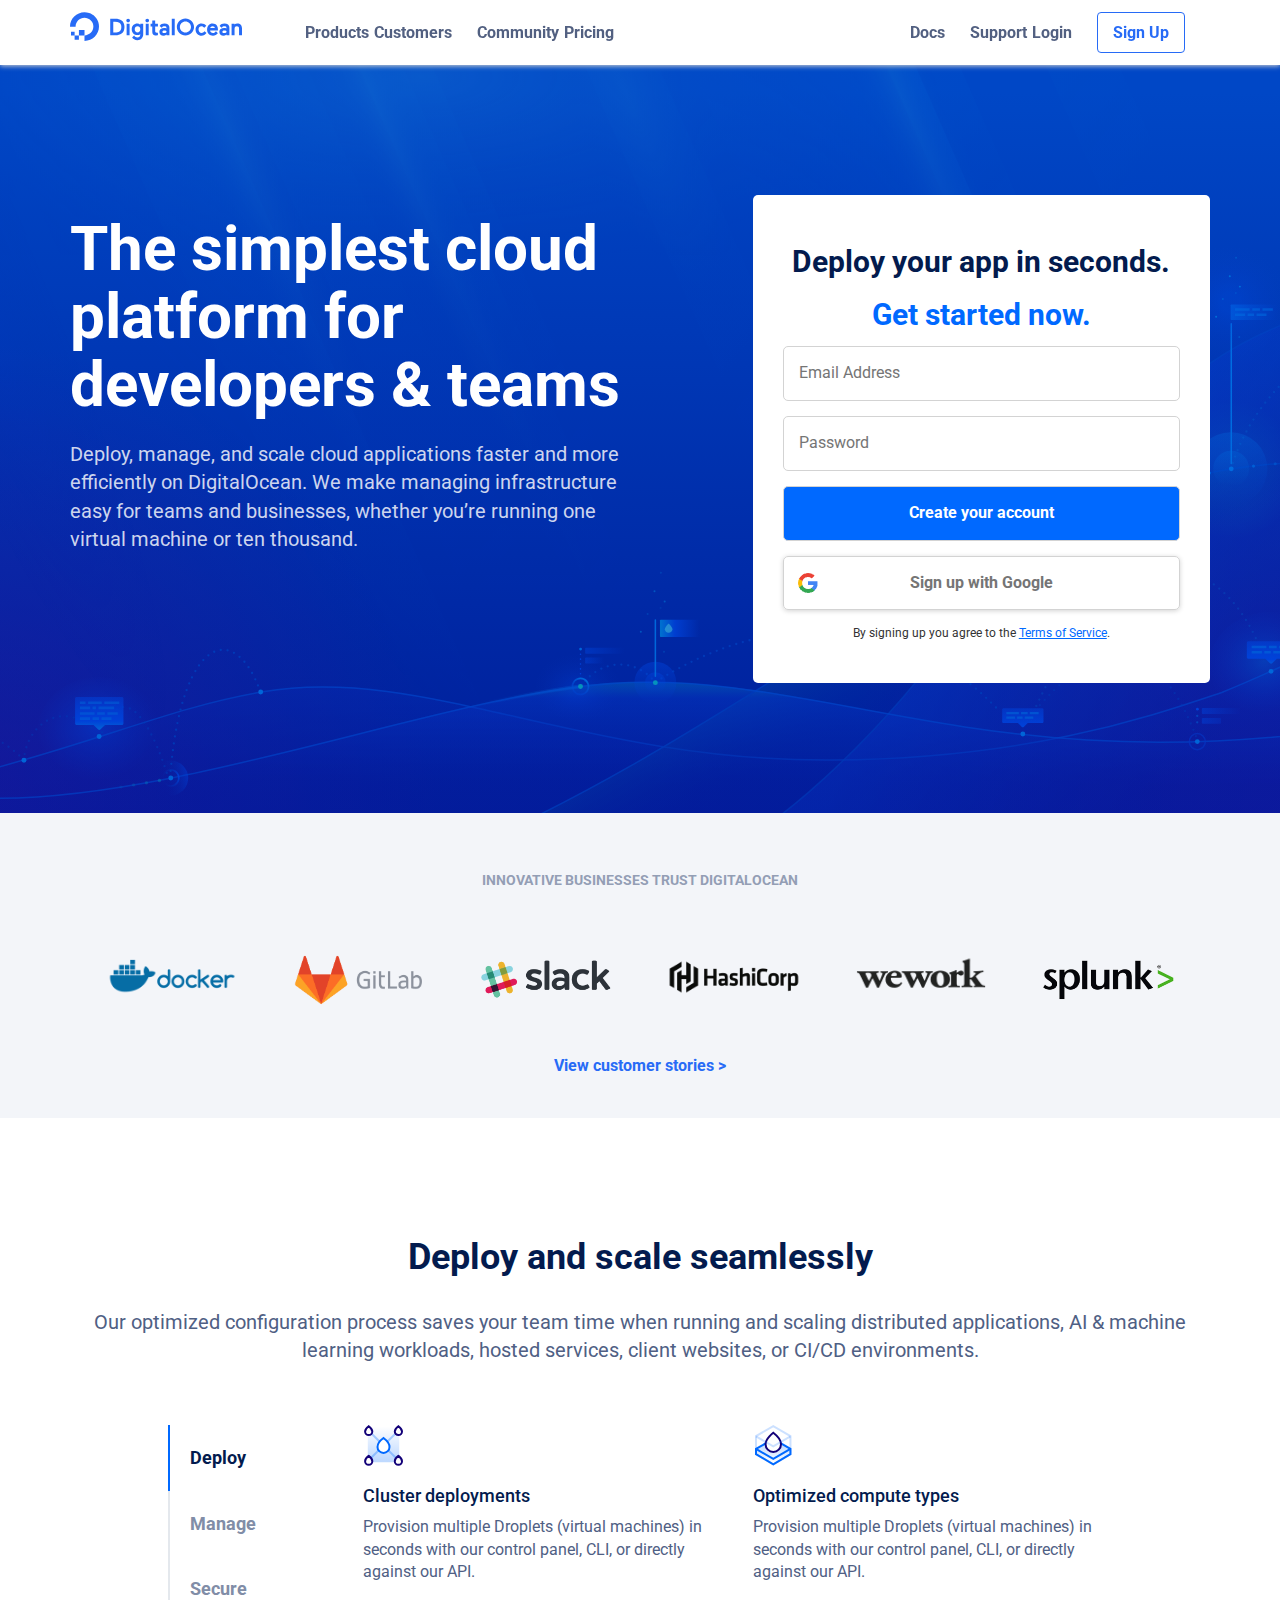
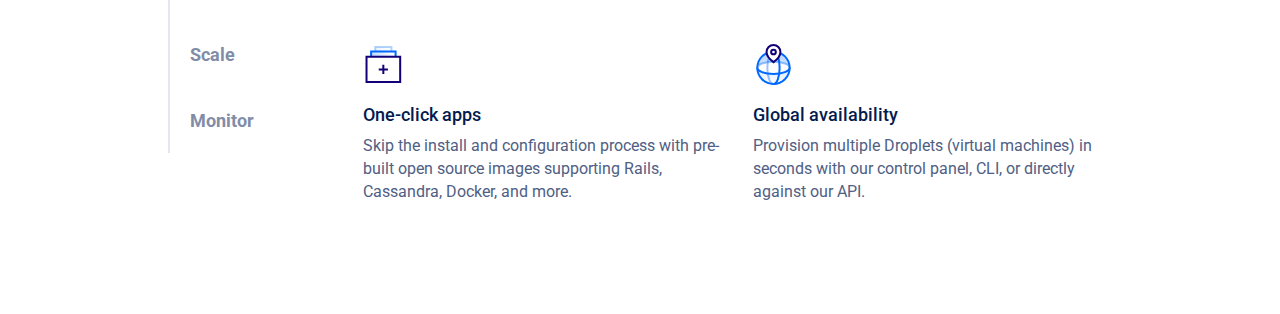
==== index.html @ 011a33b4 "Completed deploy section" ====
<!DOCTYPE html>
<html lang="en" dir="ltr">

  <head>
    <meta charset="utf-8">
    <meta name="viewport" content="width=device-width, initial-scale=1.0">
    <link href="https://fonts.googleapis.com/css?family=Roboto:300,400,700,900" rel="stylesheet">
    <!-- bootstrap here -->
    <link rel="stylesheet" href="https://maxcdn.bootstrapcdn.com/bootstrap/3.3.7/css/bootstrap.min.css" integrity="sha384-BVYiiSIFeK1dGmJRAkycuHAHRg32OmUcww7on3RYdg4Va+PmSTsz/K68vbdEjh4u" crossorigin="anonymous">
    <!-- custom classes here -->
    <link rel="stylesheet" href="https://use.fontawesome.com/releases/v5.4.2/css/all.css" integrity="sha384-/rXc/GQVaYpyDdyxK+ecHPVYJSN9bmVFBvjA/9eOB+pb3F2w2N6fc5qB9Ew5yIns" crossorigin="anonymous">
    <link rel="stylesheet" href="css/style.css">
    <link rel="stylesheet" href="css/custom_classes.css">
    <title></title>
  </head>

  <body>
    <!-- header nav bar -->
    <div class="header">
      <div class="container">
        <div class="row">
          <div class="col-lg-2 col-xs-10">
            <div class="header_logo">
              <a href=""><img class="mg_top_12" src="assets/main_logo.svg" alt=""></a>
            </div>
          </div>
          <div class="visible-lg-block col-lg-5">
            <div class="header_left">
              <div class="header_left_item float_lt mg_rt_5 mg_lt_40">
                <a href="#">Products</a>
              </div>
              <div class="header_left_item float_lt mg_rt_25">
                <a href=""><i class="fas fa-caret-down"></i></a>
              </div>
              <div class="header_left_item float_lt mg_rt_25">
                <a href="#">Customers</a>
              </div>
              <div class="header_left_item float_lt mg_rt_5">
                <a href="#">Community</a>
              </div>
              <div class="header_left_item float_lt mg_rt_25">
                <a href=""><i class="fas fa-caret-down"></i></a>
              </div>
              <div class="header_left_item float_lt">
                <a href="#">Pricing</a>
              </div>
            </div>
          </div>
          <div class="visible-lg-block col-lg-5">
            <div class="header_right float_rt">
              <div class="header_right_item float_lt mg_rt_25">
                <a href="#">Docs</a>
              </div>
              <div class="header_right_item float_lt mg_rt_5">
                <a href="#">Support</a>
              </div>
              <div class="header_right_item float_lt mg_rt_25">
                <a href=""><i class="fas fa-caret-down"></i></a>
              </div>
              <div class="header_right_item float_lt mg_rt_25">
                <a href="#">Login</a>
              </div>
              <div class="header_right_item float_lt text-capitalize">
                <a class="btn_sign" href="#">sign up</a>
              </div>
            </div>
          </div>
          <div class="hidden-lg col-xs-2 hamburger text-right">
            <a href="#"><i class="fas fa-bars"></i></a>
          </div>
        </div>
      </div>
    </div>
    <!-- main jumbotron section -->
    <div class="jumbotron_main">
      <div class="container">
        <div class="row">
          <div class="col-xs-12 col-sm-6">
            <div class="jumbotron_main_title">
              <h1>The simplest cloud platform for developers & teams</h1>
            </div>
            <div class="jumbotron_main_desc">
              <p>Deploy, manage, and scale cloud applications faster and more efficiently on DigitalOcean. We make managing infrastructure easy for teams and businesses, whether you’re running one virtual machine or ten thousand.</p>
            </div>
          </div>
          <div class="col-xs-12 col-sm-5 col-sm-offset-1">
            <div class="jumbotron_main_form text-center">
              <div class="">
                <h3 class="col_db">Deploy your app in seconds.</h3>
              </div>
              <div class="">
                <h3 class="col_bl">Get started now.</h3>
              </div>
              <div class="mg_top_15">
                <input type="text" name="" value="" placeholder="Email Address">
              </div>
              <div class="mg_top_15">
                <input type="text" name="" value="" placeholder="Password">
              </div>
              <div class="btn_full mg_top_15">
                <a href="#">Create your account</a>
              </div>
              <div class="btn_empty mg_top_15 pos_rel">
                <img class="c_v" src="assets/google_logo_small.png" alt="">
                <a href="#">Sign up with Google</a>
              </div>
              <div class="mg_top_15">
                <p class="fs_12">By signing up you agree to the <a href="">Terms of Service</a>.</a>
              </div>
            </div>
          </div>
        </div>
      </div>
    </div>
    <!-- customers stories section -->
    <div class="stories">
      <div class="container">
        <!-- header row -->
        <div class="row">
          <div class="col-xs-12">
            <div class="text-uppercase text-center">
              <h2>innovative BUSINESSES trust DIGITALOCEAN</h2>
            </div>
          </div>
        </div>
        <!-- images row -->
        <div class="row mg_top_20">
          <div class="col-xs-12 text-center">
            <div class="customers_item">
              <img src="assets/stories_docker.png" alt="">
            </div>
            <div class="customers_item">
              <img src="assets/stories_gitlab.png" alt="">
            </div>
            <div class="customers_item">
              <img src="assets/stories_slack.png" alt="">
            </div>
            <div class="customers_item">
              <img src="assets/stories_hashicorp.png" alt="">
            </div>
            <div class="customers_item">
              <img src="assets/stories_wework.png" alt="">
            </div>
            <div class="customers_item">
              <img src="assets/stories_splunk.png" alt="">
            </div>
          </div>
        </div>
        <!-- new stories row -->
        <div class="row mg_top_20">
          <div class="col-xs-12">
            <div class="view_more text-center">
              <a href="">
                <span class="fs_16">View customer stories &gt;</span>
              </a>
            </div>
          </div>
        </div>
      </div>
    </div>
    <!-- deploy section -->
    <div class="deploy">
      <div class="container">
        <!-- title row -->
        <div class="row">
          <div class="col-xs-12">
            <div class="deploy_title text-center">
              <h2>Deploy and scale seamlessly</h2>
            </div>
          </div>
        </div>
        <!-- paragraph row -->
        <div class="row mg_top_20">
          <div class="col-xs-12">
            <div class="deploy_desc text-center">
              <p>Our optimized configuration process saves your team time when running and scaling distributed applications, AI &amp; machine learning workloads, hosted services, client websites, or CI/CD environments.</p>
            </div>
          </div>
        </div>
        <!-- content row -->
        <div class="row mg_top_50">
          <div class="col-lg-2 col-lg-offset-1 col-sm-2 col-xs-12">
            <div class="list_wrapper">
              <ul class="text-capitalize">
                <li class="item_active"><a href="">deploy</a></li>
                <li><a href="">manage</a></li>
                <li><a href="">secure</a></li>
                <li><a href="">scale</a></li>
                <li><a href="">monitor</a></li>
              </ul>
            </div>
          </div>
          <div class="col-lg-4 col-sm-5 col-xs-6 col_item_wrapper">
            <div class="col_item">
              <div class="">
                <img src="assets/cluster.svg" alt="">
              </div>
              <h3>Cluster deployments</h3>
              <div class="">
                <p>Provision multiple Droplets (virtual machines) in seconds with our control panel, CLI, or directly against our API.</p>
              </div>
            </div>
            <div class="col_item mg_top_60">
              <div class="">
                <img src="assets/apps.svg" alt="">
              </div>
              <h3>One-click apps</h3>
              <div class="">
                <p>Skip the install and configuration process with pre-built open source images supporting Rails, Cassandra, Docker, and more.</p>
              </div>
            </div>
          </div>
          <div class="col-lg-4 col-sm-5 col-xs-6 col_item_wrapper">
            <div class="col_item">
              <div class="">
                <img src="assets/compute.svg" alt="">
              </div>
              <h3>Optimized compute types</h3>
              <div class="">
                <p>Provision multiple Droplets (virtual machines) in seconds with our control panel, CLI, or directly against our API.</p>
              </div>
            </div>
            <div class="col_item mg_top_60">
              <div class="">
                <img src="assets/global.svg" alt="">
              </div>
              <h3>Global availability</h3>
              <div class="">
                <p>Provision multiple Droplets (virtual machines) in seconds with our control panel, CLI, or directly against our API.</p>
              </div>
            </div>
          </div>
        </div>
      </div>
    </div>
  </body>

</html>
---- css/style.css ----
* {
  font-family: 'Roboto', sans-serif;
}

/* colors */
.col_db {
  color: #031b4e;
}

.col_bl {
  color: #0069ff;
}

/* HEADER SECTION */
.header {
  position: fixed;
  height: 65px;
  width: 100%;
  top: 0;
  left: 0;
  z-index: 2;
  background-color: white;
  box-shadow: 0 1px 5px lightgrey;
}

@media screen and (max-width:768px) {
  .header {
    position: relative;
    box-shadow: none;
  }
}

.header .header_left_item,
.header .header_right_item {
  line-height: 65px;
  font-size: 16px;
  font-weight: 400;
  color: #526081;
}

.header .header_left_item a,
.header .header_right_item a {
  color: #526081;
  font-weight: 700;
}

.header .header_left_item:hover a,
.header .header_right_item:hover a {
  color: #526081;
  text-decoration: none;
}

.header .header_right_item>.btn_sign {
  background-color: white;
  color: #276bf6;
  border: 1px solid #276bf6;
  border-radius: 4px;
  padding: 10px 15px;
  font-size: 16px;
  font-weight: 700;
}

.header .header_right_item>.btn_sign {
  transition: .5s ease;
}

.header .header_right_item>.btn_sign:hover {
  background-color: #276bf6;
  color: white;
}

.header .hamburger {
  font-size: 30px;
  line-height: 65px;
  color: #8ba4de;
}

/* JUMBOTRON MAIN SECTION */
.jumbotron_main {
  margin-top: 65px;
  background-image: url('../assets/main_bkg.svg');
  background-repeat: no-repeat;
  background-size: cover;
  background-position: bottom;
  width: 100%;
  padding: 130px 0;
}

@media screen and (max-width:768px) {
  .jumbotron_main {
    padding: 50px 0;
    margin-top: 0;
  }

  .jumbotron_main_form {
    margin-top: 40px;
  }
}

.jumbotron_main_title h1 {
  font-size: 62px;
  color: white;
  font-weight: 700;
}

@media screen and (max-width: 1200px) {
  .jumbotron_main_title h1 {
    font-size: 46px;
  }
}

@media screen and (max-width: 1200px) {
  .jumbotron_main_title h1 {
    font-size: 40px;
  }
}

.jumbotron_main_desc p {
  font-size: 20px;
  color: #cdd5ee;
  font-weight: 400;
  margin-top: 20px;
}

.jumbotron_main_form {
  background-color: white;
  padding: 30px;
  border-radius: 5px;
}

.jumbotron_main_form>div>h3 {
  font-size: 30px;
  font-weight: 700;
}

.jumbotron_main_form>div>input {
  width: 100%;
  padding: 15px;
  border-radius: 5px;
  border: 1px solid lightgray;
  font-size: 16px;
}

.jumbotron_main_form>div>input:focus {
  outline: none;
  border: 1px solid #183bf5;
  transition: 0.5s ease;
}

.jumbotron_main_form>div[class*="btn_"] a {
  display: inline-block;
  width: 100%;
  padding: 15px 0;
  border-radius: 5px;
  border: 1px solid lightgray;
  font-size: 16px;
  font-weight: 700;
  transition: .4s ease;
}

.jumbotron_main_form>div>a {
  text-decoration: none;
}

.jumbotron_main_form>div>p>a {
  color: #0069ff;
  text-decoration: underline;
}

.jumbotron_main_form>div>p>a:hover {
  color: #0069ff;
}

.jumbotron_main_form .btn_full a {
  color: white;
  background-color: #0069ff;
}

.jumbotron_main_form .btn_full a:hover {
  background-color: #183bf5;
}

.jumbotron_main_form .btn_empty a {
  color: #757575;
  box-shadow: 0 1px 5px lightgrey;
}

.jumbotron_main_form .btn_empty img {
  display: block;
  position: absolute;
  left: 15px;
  width: 20px;
  height: auto;
}

.jumbotron_main_form .btn_empty a:hover {
  background-color: #eeeeee;
}

/* CUSTOMERS STORIES SECTION */
.stories {
  background-color: #f3f5f9;
  padding: 40px 0;
}

.stories_customers {
  margin: 0 auto;
}

.stories h2 {
  font-size: 14px;
  font-weight: 700;
  color: #939eb5;
}

.stories .view_more a {
  font-weight: 700;
  color: #276bf6;
}

.stories .view_more a:hover {
  text-decoration: none;
  color: #2361de;
}

.customers_item {
  padding: 5px;
  display: inline-block;
  width: calc(97% / 6);
}

@media screen and (max-width: 768px) {
  .customers_item {
    width: calc(97% / 2);
  }
}

.customers_item>img {
  max-width: 100%;
  height: auto;
  padding: 0 20px;
}

/* deploy section */
.deploy {
  padding: 100px 0;
  background-color: white;
}

@media screen and (max-width:992px) {
  .deploy {
    padding: 40px 0;
  }
}

.deploy_title h2 {
  font-size: 36px;
  font-weight: 700;
  color: #031b4e;
}

.deploy_desc p {
  font-size: 20px;
  color: #4f6084;
}

.list_wrapper ul {
  list-style-type: none;
  padding: 0;
  transition: 1s ease;
}

.list_wrapper li {
  transition: 1s ease;
  font-size: 18px;
  font-weight: 700;
  padding: 20px;
  border-left: 2px solid #e4e8ed;
}

.list_wrapper li>a {
  color: #818da7;
  transition: 0.5s ease;
}

.list_wrapper li>a:hover {
  text-decoration: none;
  color: #031b4e;
}

.deploy li.item_active {
  border-color: #0069ff;
}

.deploy .item_active a {
  color: #031b4e;
}

.deploy .item_active a:hover {
  cursor: text;
}

.col_item h3 {
  color: #031b4e;
  font-size: 18px;
}

.col_item p {
  color: #4f6084;
  font-size: 16px;
}
---- css/custom_classes.css ----
/* debugging classes */
.debug_full_dark * {
  background-color: pink;
  border: 1px solid black;
}

.debug_full_light * {
  background-color: white;
  border: 1px solid black;
}

.debug_border_light * {
  border: 1px solid white;
}

.debug_border_dark * {
  border: 1px solid red;
}

.big {
  width: 100%;
  height: 2000px;
  background-color: red;
  border: 1px solid black;
}

/* general wrappers */
.wrapper_height {
  height: 100%;
}

/* positions */
.pos_rel {
  position: relative;
}

.float_lt {
  float: left;
}

.float_rt {
  float: right;
}

.clear_aft::after {
  content: '';
  display: table;
  clear: both;
}

.c_vh {
  position: absolute;
  top: 50%;
  left: 50%;
  transform: translate(-50%, -50%);
}

.c_v {
  position: absolute;
  top: 50%;
  transform: translateY(-50%);
}

/* text utilities */
.fs_12 {
  font-size: 12px;
}

.fs_16 {
  font-size: 16px;
}

.fs_20 {
  font-size: 20px;
}

.fs_24 {
  font-size: 24px;
}

.fs_32 {
  font-size: 32px;
}

.fs_48 {
  font-size: 48px;
}

.fs_76 {
  font-size: 76px;
}

.fs_88 {
  font-size: 88px;
}

.fw_700 {
  font-weight: 700;
}

/* color utilities */
.col_w {
  color: white;
}

/* margin utilities */
.mg_top_10 {
  margin-top: 10px;
}

.mg_top_12 {
  margin-top: 12px;
}

.mg_top_15 {
  margin-top: 15px;
}

.mg_top_20 {
  margin-top: 20px;
}

.mg_top_30 {
  margin-top: 30px;
}

.mg_top_40 {
  margin-top: 40px;
}

.mg_top_50 {
  margin-top: 50px;
}

.mg_top_60 {
  margin-top: 60px;
}

.mg_top_70 {
  margin-top: 70px;
}

.mg_top_80 {
  margin-top: 80px;
}

.mg_top_90 {
  margin-top: 90px;
}

.mg_top_100 {
  margin-top: 100px;
}

.mg_bt_10 {
  margin-bottom: 10px;
}

.mg_bt_12 {
  margin-bottom: 12px;
}

.mg_bt_15 {
  margin-bottom: 15px;
}

.mg_bt_20 {
  margin-bottom: 20px;
}

.mg_bt_30 {
  margin-bottom: 30px;
}

.mg_bt_40 {
  margin-bottom: 40px;
}

.mg_bt_50 {
  margin-bottom: 50px;
}

.mg_bt_60 {
  margin-bottom: 60px;
}

.mg_bt_70 {
  margin-bottom: 70px;
}

.mg_bt_80 {
  margin-bottom: 80px;
}

.mg_bt_90 {
  margin-bottom: 90px;
}

.mg_bt_100 {
  margin-bottom: 100px;
}

.mg_rt_5 {
  margin-right: 5px;
}

.mg_rt_10 {
  margin-right: 10px;
}

.mg_rt_15 {
  margin-right: 15px;
}

.mg_rt_20 {
  margin-right: 20px;
}

.mg_rt_25 {
  margin-right: 25px;
}

.mg_rt_30 {
  margin-right: 30px;
}

.mg_rt_35 {
  margin-right: 35px;
}

.mg_rt_40 {
  margin-right: 40px;
}

.mg_rt_45 {
  margin-right: 45px;
}

.mg_rt_60 {
  margin-right: 60px;
}

.mg_lt_5 {
  margin-left: 5px;
}

.mg_lt_10 {
  margin-left: 10px;
}

.mg_lt_15 {
  margin-left: 15px;
}

.mg_lt_20 {
  margin-left: 20px;
}

.mg_lt_25 {
  margin-left: 25px;
}

.mg_lt_30 {
  margin-left: 30px;
}

.mg_lt_35 {
  margin-left: 35px;
}

.mg_lt_40 {
  margin-left: 40px;
}

.mg_lt_45 {
  margin-left: 45px;
}

/* padding utilities */
.pad_10_r {
  padding: 10px;
}

.pad_80_lr {
  padding: 0 80px;
}
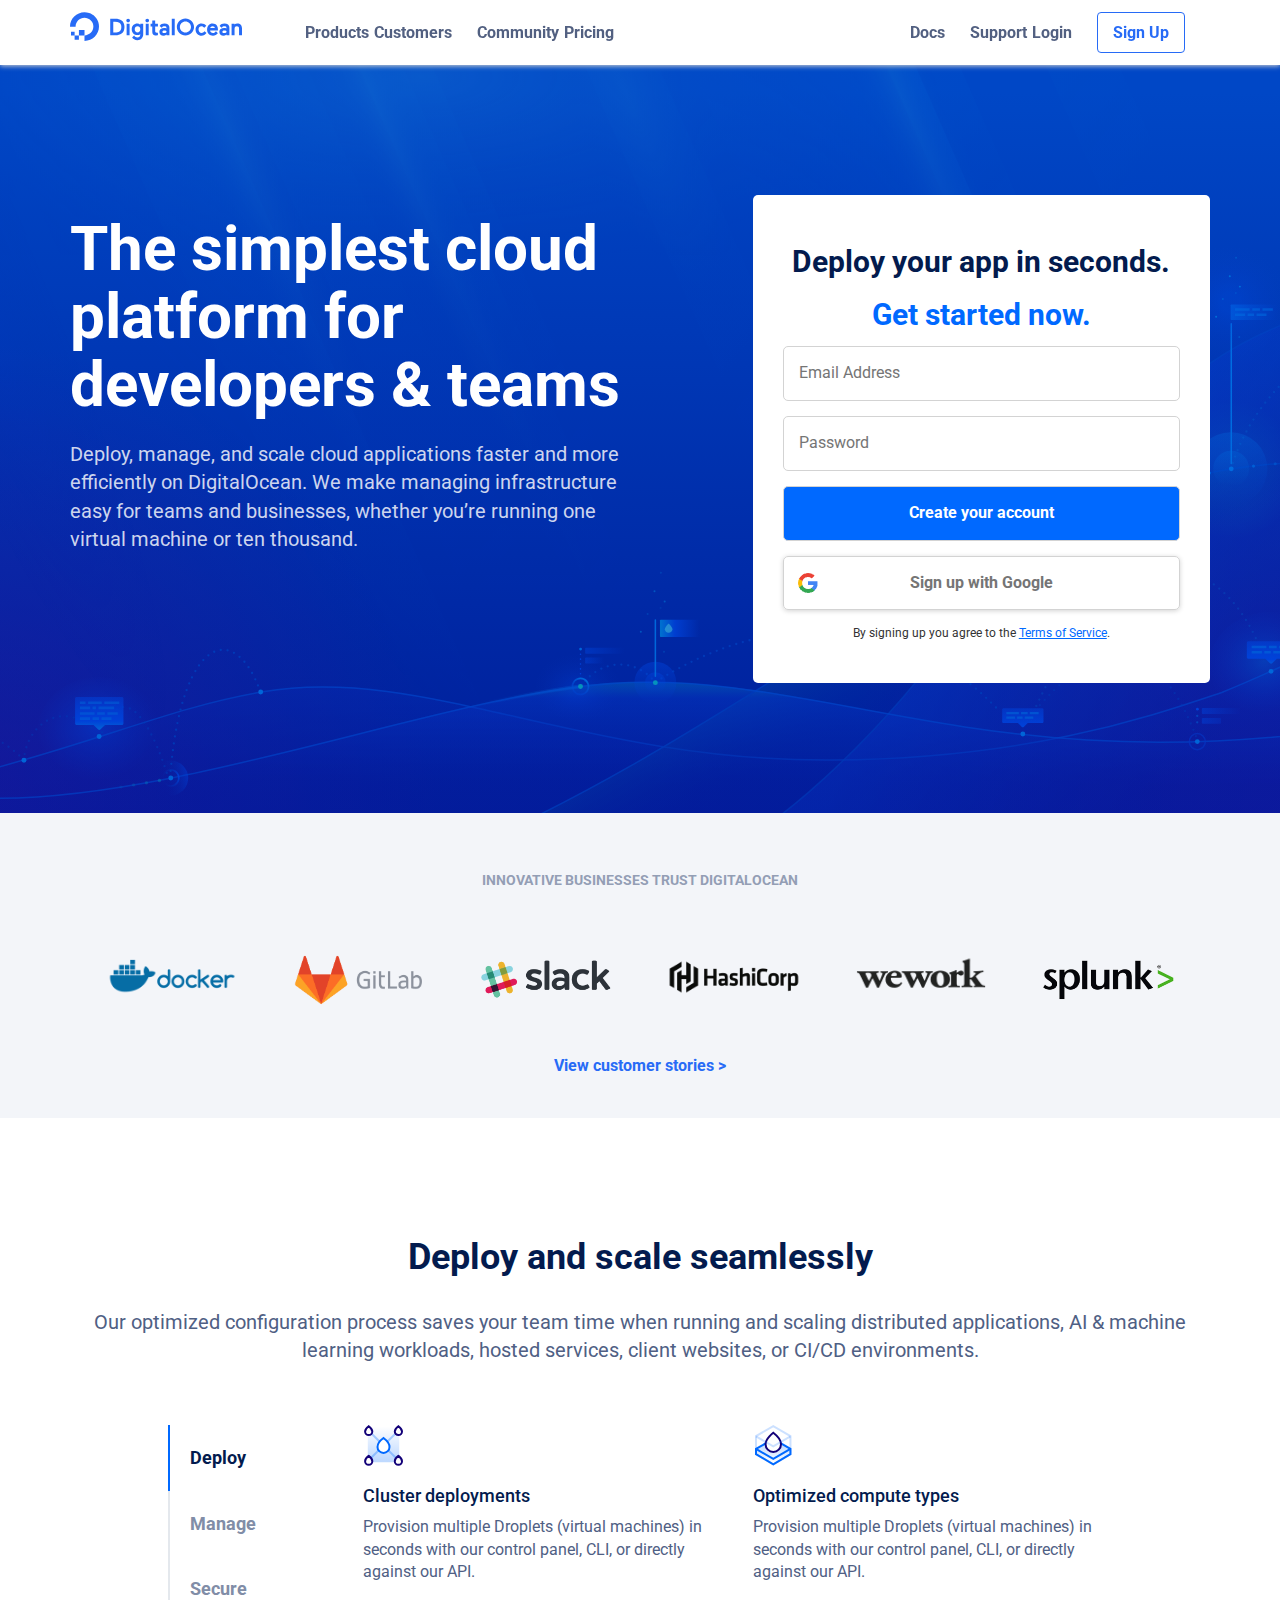
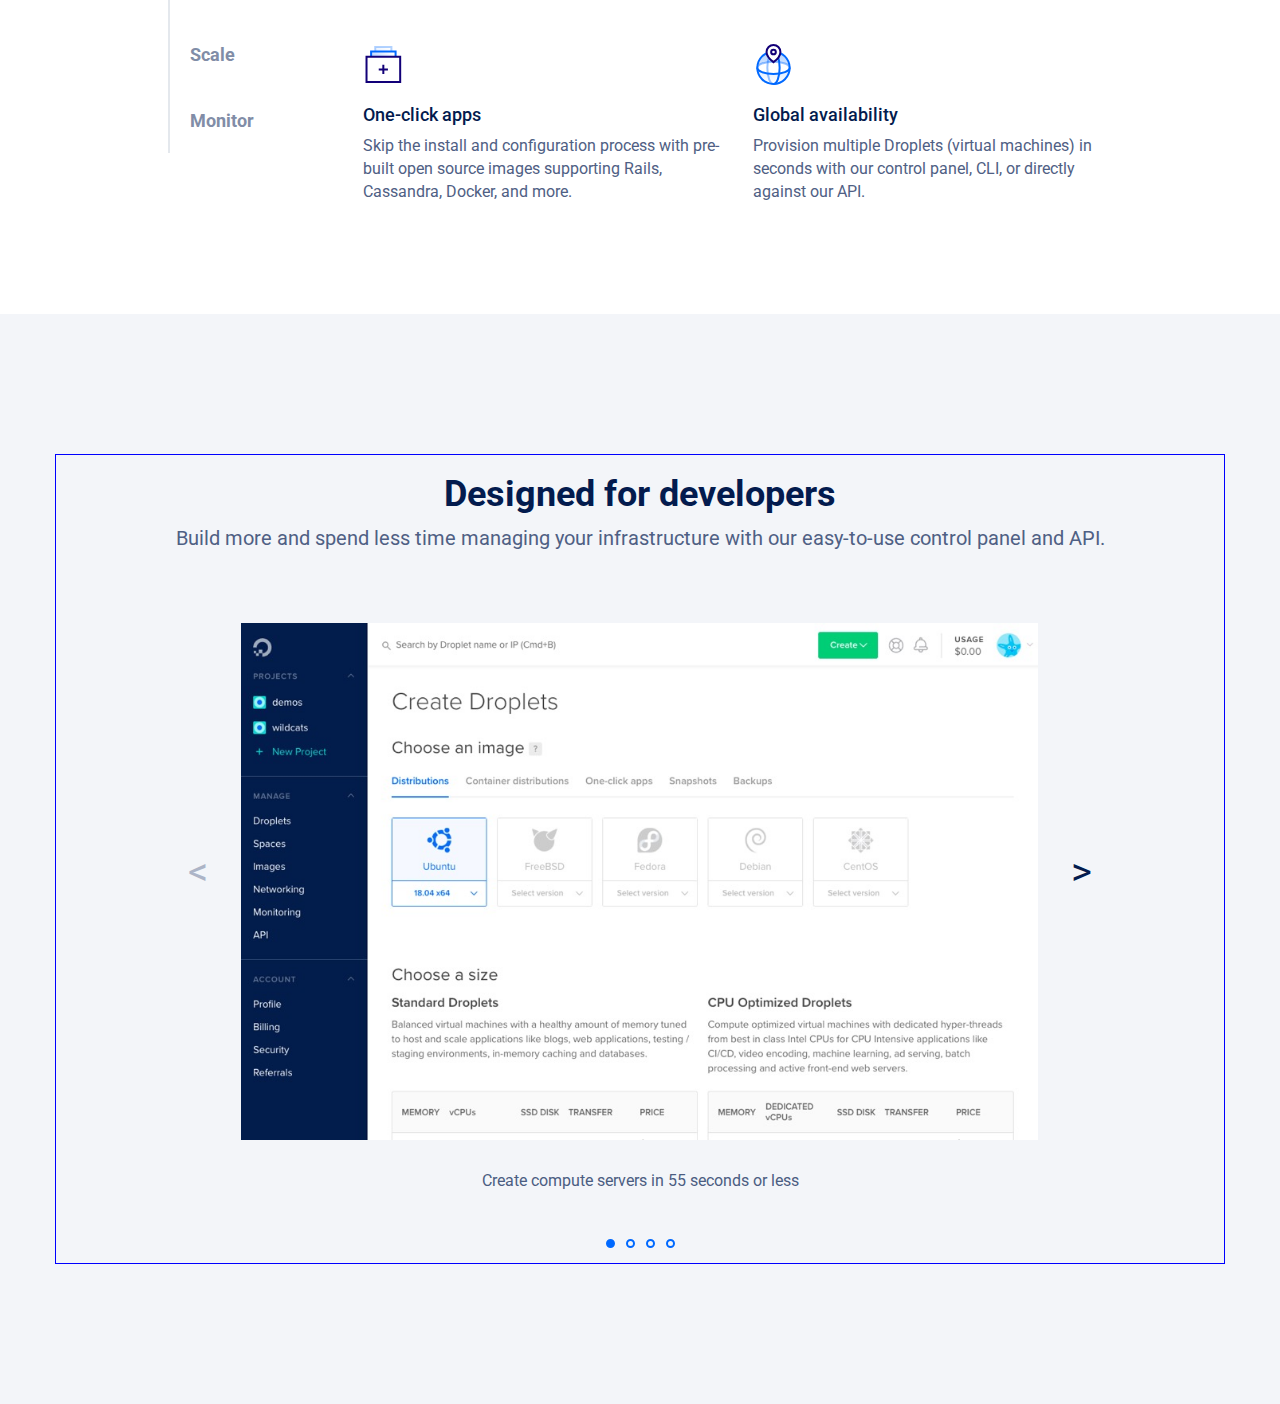
==== commit 0a0b4e68: "Completed developers section" ====
--- a/index.html
+++ b/index.html
@@ -233,6 +233,60 @@
         </div>
       </div>
     </div>
+    <!-- developers section -->
+    <div class="developers">
+      <div class="container">
+        <!-- developers title row -->
+        <div class="row">
+          <div class="col-xs-12">
+            <div class="developers_title text-center">
+              <h2>Designed for developers</h2>
+            </div>
+          </div>
+        </div>
+        <!-- developers description row -->
+        <div class="row">
+          <div class="col-xs-12">
+            <div class="developers_desc text-center">
+              <p>Build more and spend less time managing your infrastructure with our easy-to-use control panel and API.</p>
+            </div>
+          </div>
+        </div>
+        <!-- developers image -->
+        <div class="row">
+          <div class="col-xs-12 text-center developers_screen">
+            <img src="assets/developer_screen.jpg" alt="">
+          </div>
+        </div>
+        <!-- developers image description -->
+        <div class="row mg_top_30">
+          <div class="col-xs-12">
+            <div class="text-center fs_16 col_lg">
+              <p class="">Create compute servers in 55 seconds or less</p>
+            </div>
+          </div>
+        </div>
+        <!-- developers dots -->
+        <div class="row text-center">
+          <div class="col-xs-12 developers_pagination mg_top_30">
+            <ul>
+              <li>
+                <a class="page active_page" href=""></a>
+              </li>
+              <li>
+                <a class="page" href=""></a>
+              </li>
+              <li>
+                <a class="page" href=""></a>
+              </li>
+              <li>
+                <a class="page" href=""></a>
+              </li>
+            </ul>
+          </div>
+        </div>
+      </div>
+    </div>
   </body>
 
 </html>--- a/css/style.css
+++ b/css/style.css
@@ -9,6 +9,10 @@
 
 .col_bl {
   color: #0069ff;
+}
+
+.col_lg {
+  color: #4b5d82;
 }
 
 /* HEADER SECTION */
@@ -267,11 +271,9 @@
 .list_wrapper ul {
   list-style-type: none;
   padding: 0;
-  transition: 1s ease;
 }
 
 .list_wrapper li {
-  transition: 1s ease;
   font-size: 18px;
   font-weight: 700;
   padding: 20px;
@@ -309,3 +311,79 @@
   color: #4f6084;
   font-size: 16px;
 }
+
+/* developers section */
+.developers {
+  background-color: #f3f5f9;
+  padding: 140px 0;
+}
+
+.developers>.container {
+  border: 1px solid blue;
+}
+
+.developers_title h2 {
+  font-size: 36px;
+  font-weight: 700;
+  color: #031b4e;
+}
+
+.developers_desc p {
+  font-size: 20px;
+  color: #4f6084;
+  margin-bottom: 70px;
+}
+
+.developers_screen>img {
+  max-width: 70%;
+}
+
+.developers_screen::before {
+  content: '<';
+  font-size: 40px;
+  padding-right: 30px;
+  color: #acb4c7;
+}
+
+.developers_screen::after {
+  content: '>';
+  font-size: 40px;
+  padding-left: 30px;
+  color: #031b4e;
+  cursor: pointer;
+}
+
+@media screen and (max-width: 768px) {
+
+  .developers_screen::before,
+  .developers_screen::after {
+    content: '';
+  }
+}
+
+.developers_pagination ul {
+  list-style-type: none;
+  padding: 0;
+}
+
+.developers_pagination li {
+  display: inline-block;
+  padding: 0 4px;
+}
+
+.developers_pagination .page {
+  display: inline-block;
+  height: 9px;
+  width: 9px;
+  border-radius: 50%;
+  border: 2px solid #0069ff;
+  transition: 1s ease;
+}
+
+.developers_pagination a.page.active_page {
+  background-color: #0069ff;
+}
+
+.developers_pagination a.page:not(.active_page):hover {
+  background-color: #cad9f8;
+}
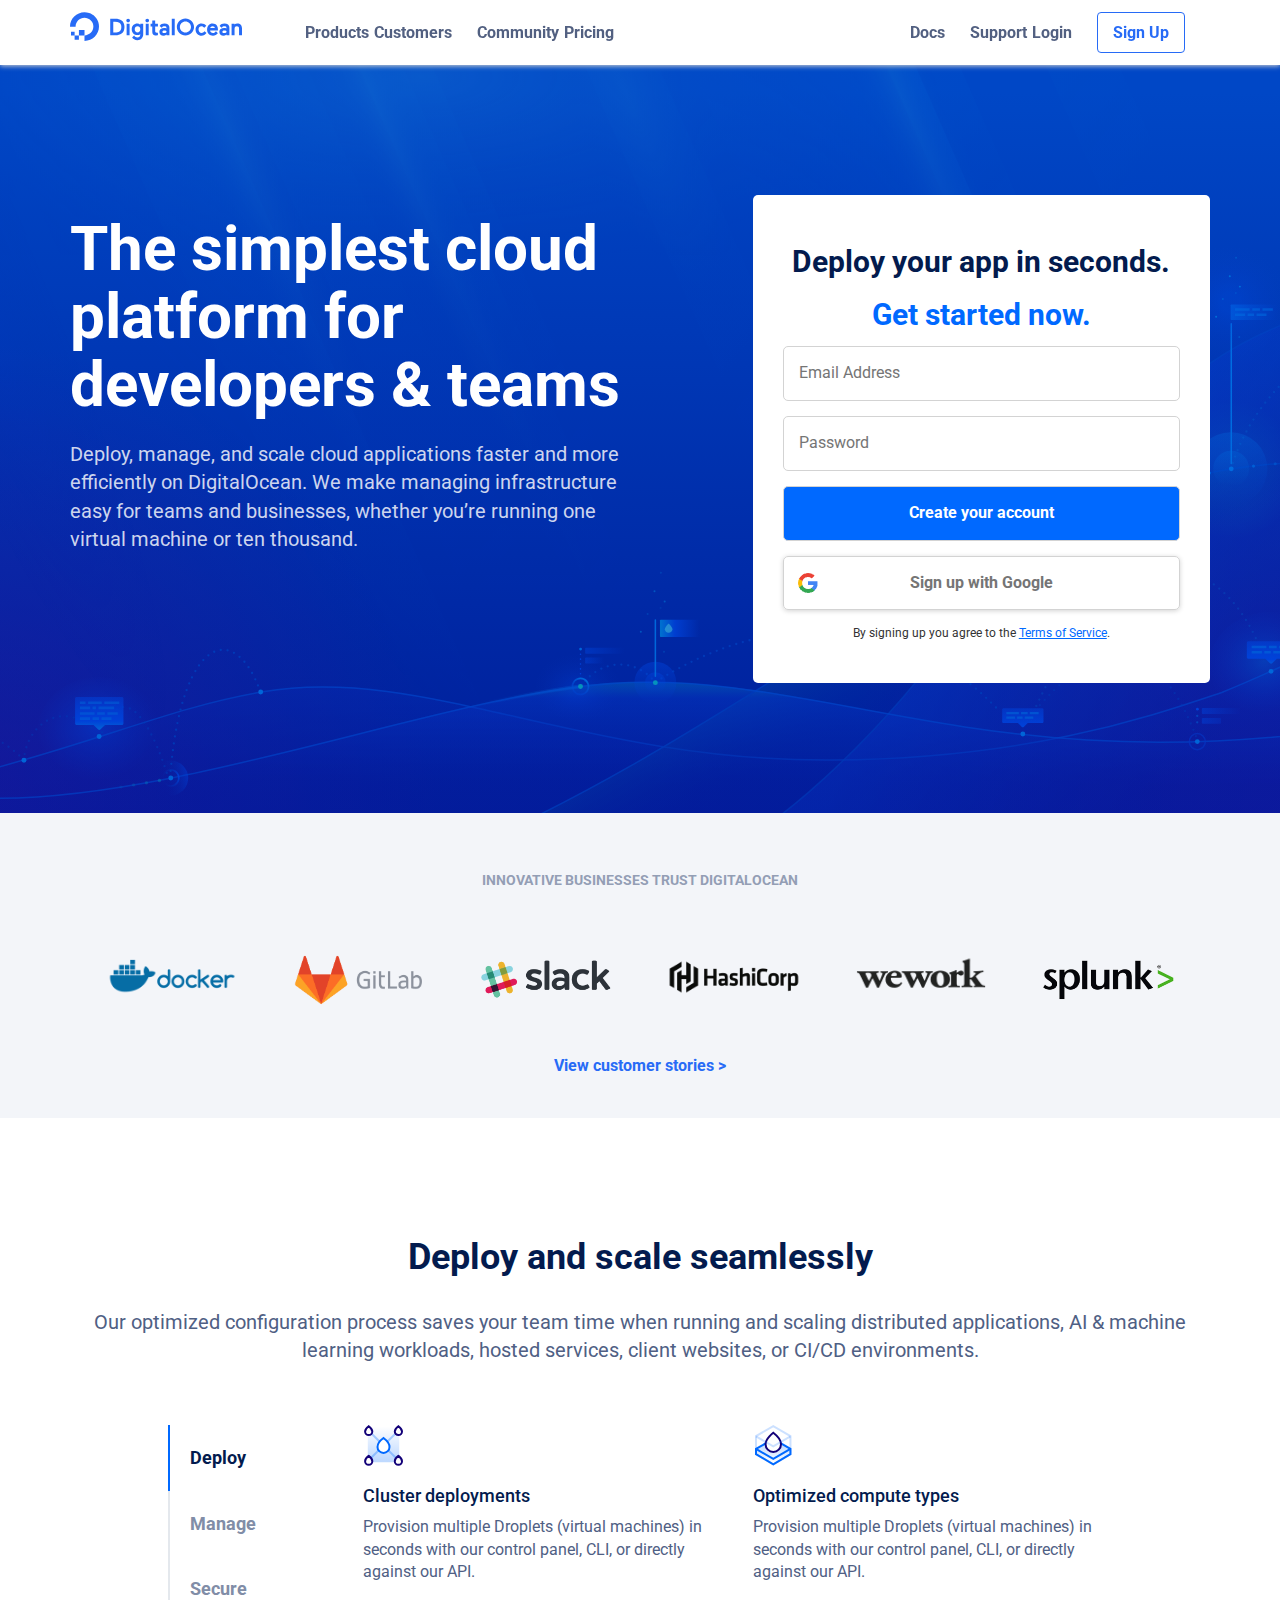
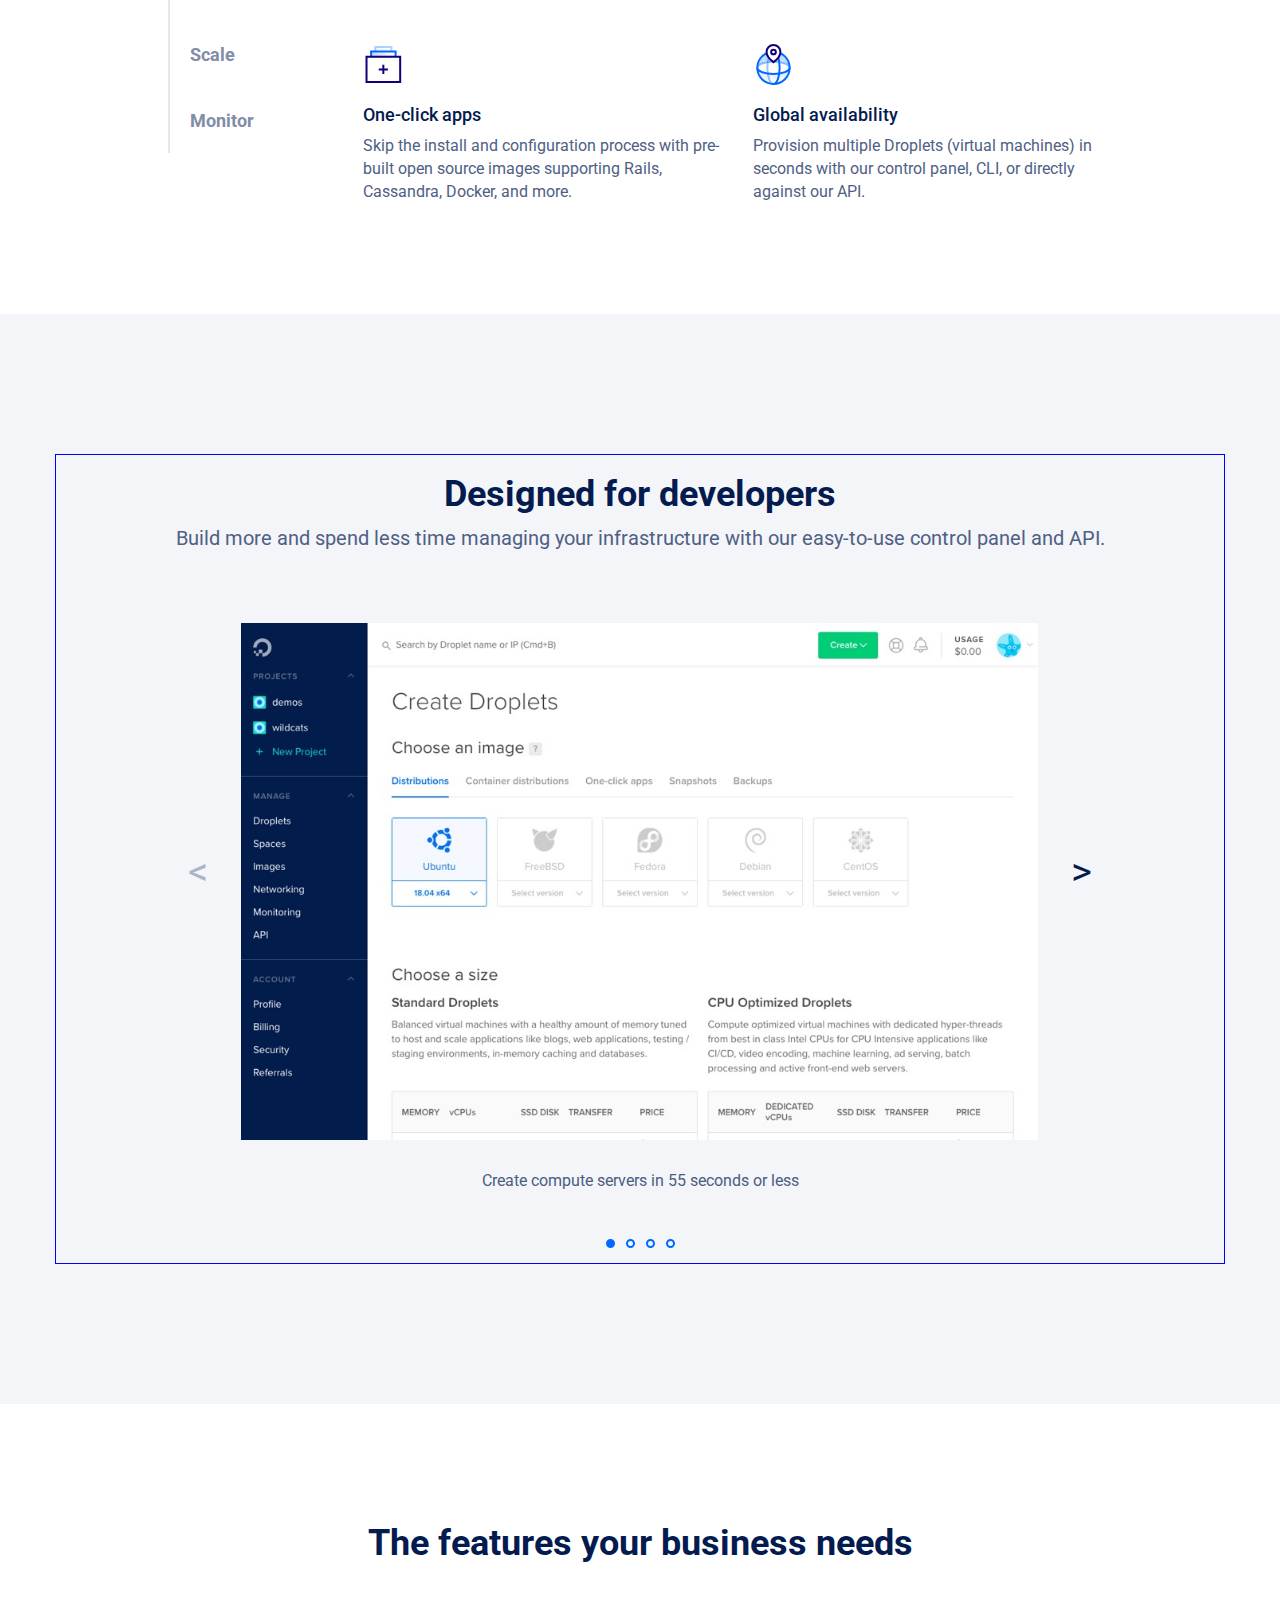
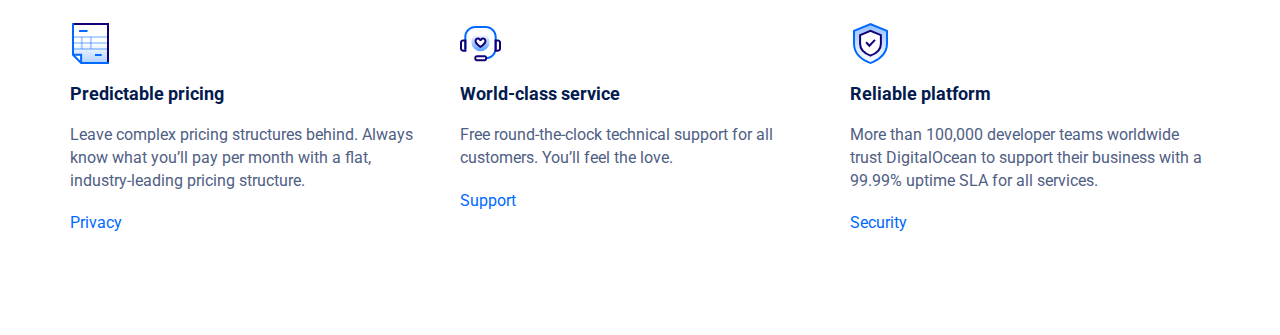
==== commit 02505215: "Completed features section" ====
--- a/index.html
+++ b/index.html
@@ -287,6 +287,62 @@
         </div>
       </div>
     </div>
+    <!-- features section -->
+    <div class="features">
+      <div class="container">
+        <div class="row">
+          <div class="col-xs-12">
+            <div class="features_title text-center">
+              <h2>The features your business needs</h2>
+            </div>
+          </div>
+        </div>
+        <div class="row">
+          <div class="col-xs-4">
+            <div class="features_asset">
+              <img src="assets/predictable.svg" alt="">
+            </div>
+            <div class="features_title">
+              <h3>Predictable pricing</h3>
+            </div>
+            <div class="features_desc">
+              <p>Leave complex pricing structures behind. Always know what you’ll pay per month with a flat, industry-leading pricing structure.</p>
+            </div>
+            <div class="features_link">
+              <a href="#">Privacy</a>
+            </div>
+          </div>
+          <div class="col-xs-4">
+            <div class="features_asset">
+              <img src="assets/world.svg" alt="">
+            </div>
+            <div class="features_title">
+              <h3>World-class service</h3>
+            </div>
+            <div class="features_desc">
+              <p>Free round-the-clock technical support for all customers. You’ll feel the love.</p>
+            </div>
+            <div class="features_link">
+              <a href="#">Support</a>
+            </div>
+          </div>
+          <div class="col-xs-4">
+            <div class="features_asset">
+              <img src="assets/reliable.svg" alt="">
+            </div>
+            <div class="features_title">
+              <h3>Reliable platform</h3>
+            </div>
+            <div class="features_desc">
+              <p>More than 100,000 developer teams worldwide trust DigitalOcean to support their business with a 99.99% uptime SLA for all services.</p>
+            </div>
+            <div class="features_link">
+              <a href="#">Security</a>
+            </div>
+          </div>
+        </div>
+      </div>
+    </div>
   </body>
 
 </html>--- a/css/style.css
+++ b/css/style.css
@@ -387,3 +387,57 @@
 .developers_pagination a.page:not(.active_page):hover {
   background-color: #cad9f8;
 }
+
+/* developers section */
+.features {
+  background-color: white;
+  padding: 100px 0;
+}
+
+.features h2 {
+  font-size: 36px;
+  font-weight: 700;
+  color: #031b4e;
+}
+
+.features h3 {
+  font-size: 18px;
+  font-weight: 700;
+  color: #031b4e;
+}
+
+.features p {
+  font-size: 16px;
+  color: #4f6084;
+}
+
+.features .features_asset {
+  margin-top: 50px;
+}
+
+.features .features_desc,
+.features .features_link {
+  margin-top: 20px;
+}
+
+.features .features_link a {
+  font-size: 16px;
+  color: #0069ff;
+}
+
+.features .features_link a:hover {
+  text-decoration: none;
+  color: #2361de;
+}
+
+.features .features_link a::after {
+  content: "\f105";
+  margin-left: 10px;
+  font-style: normal;
+  font-variant: normal;
+  text-rendering: auto;
+  -webkit-font-smoothing: antialiased;
+  font-family: "Font Awesome 5 Free";
+  font-weight: 900;
+  font-size: 16px;
+}
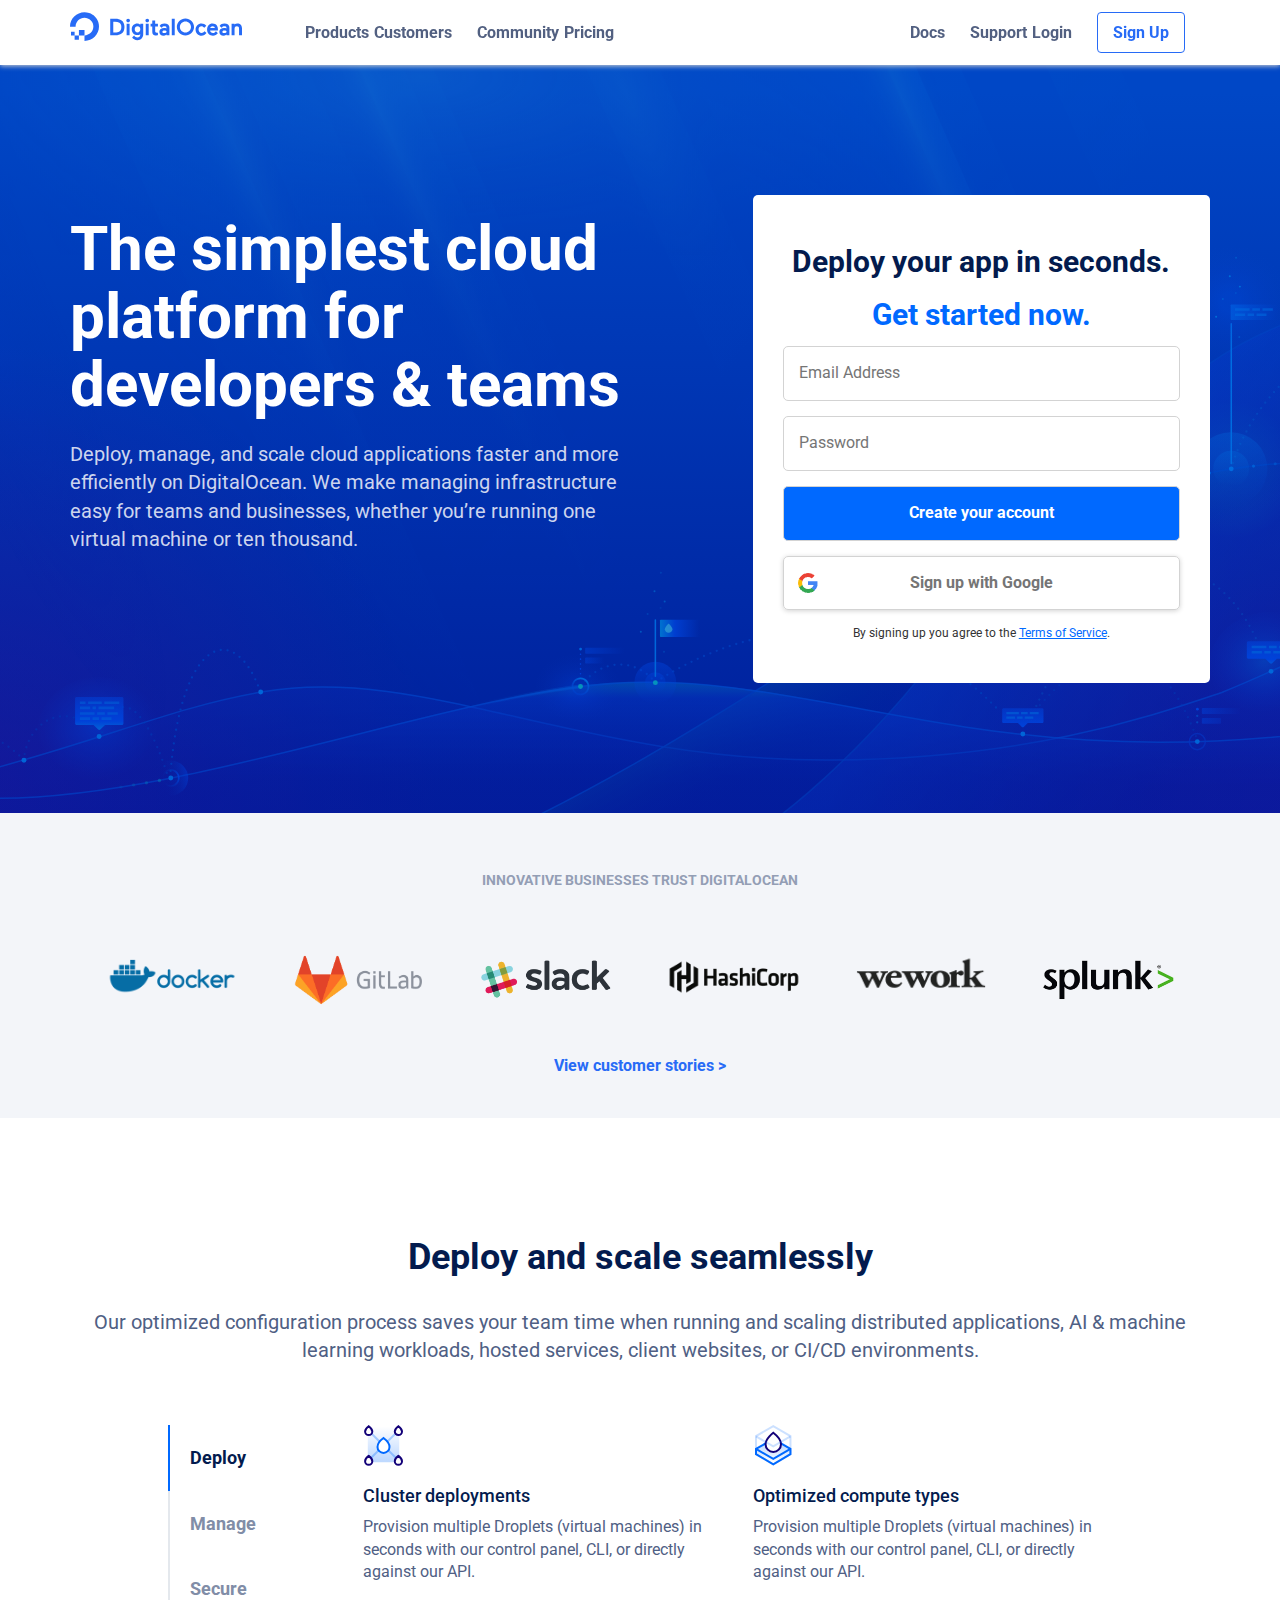
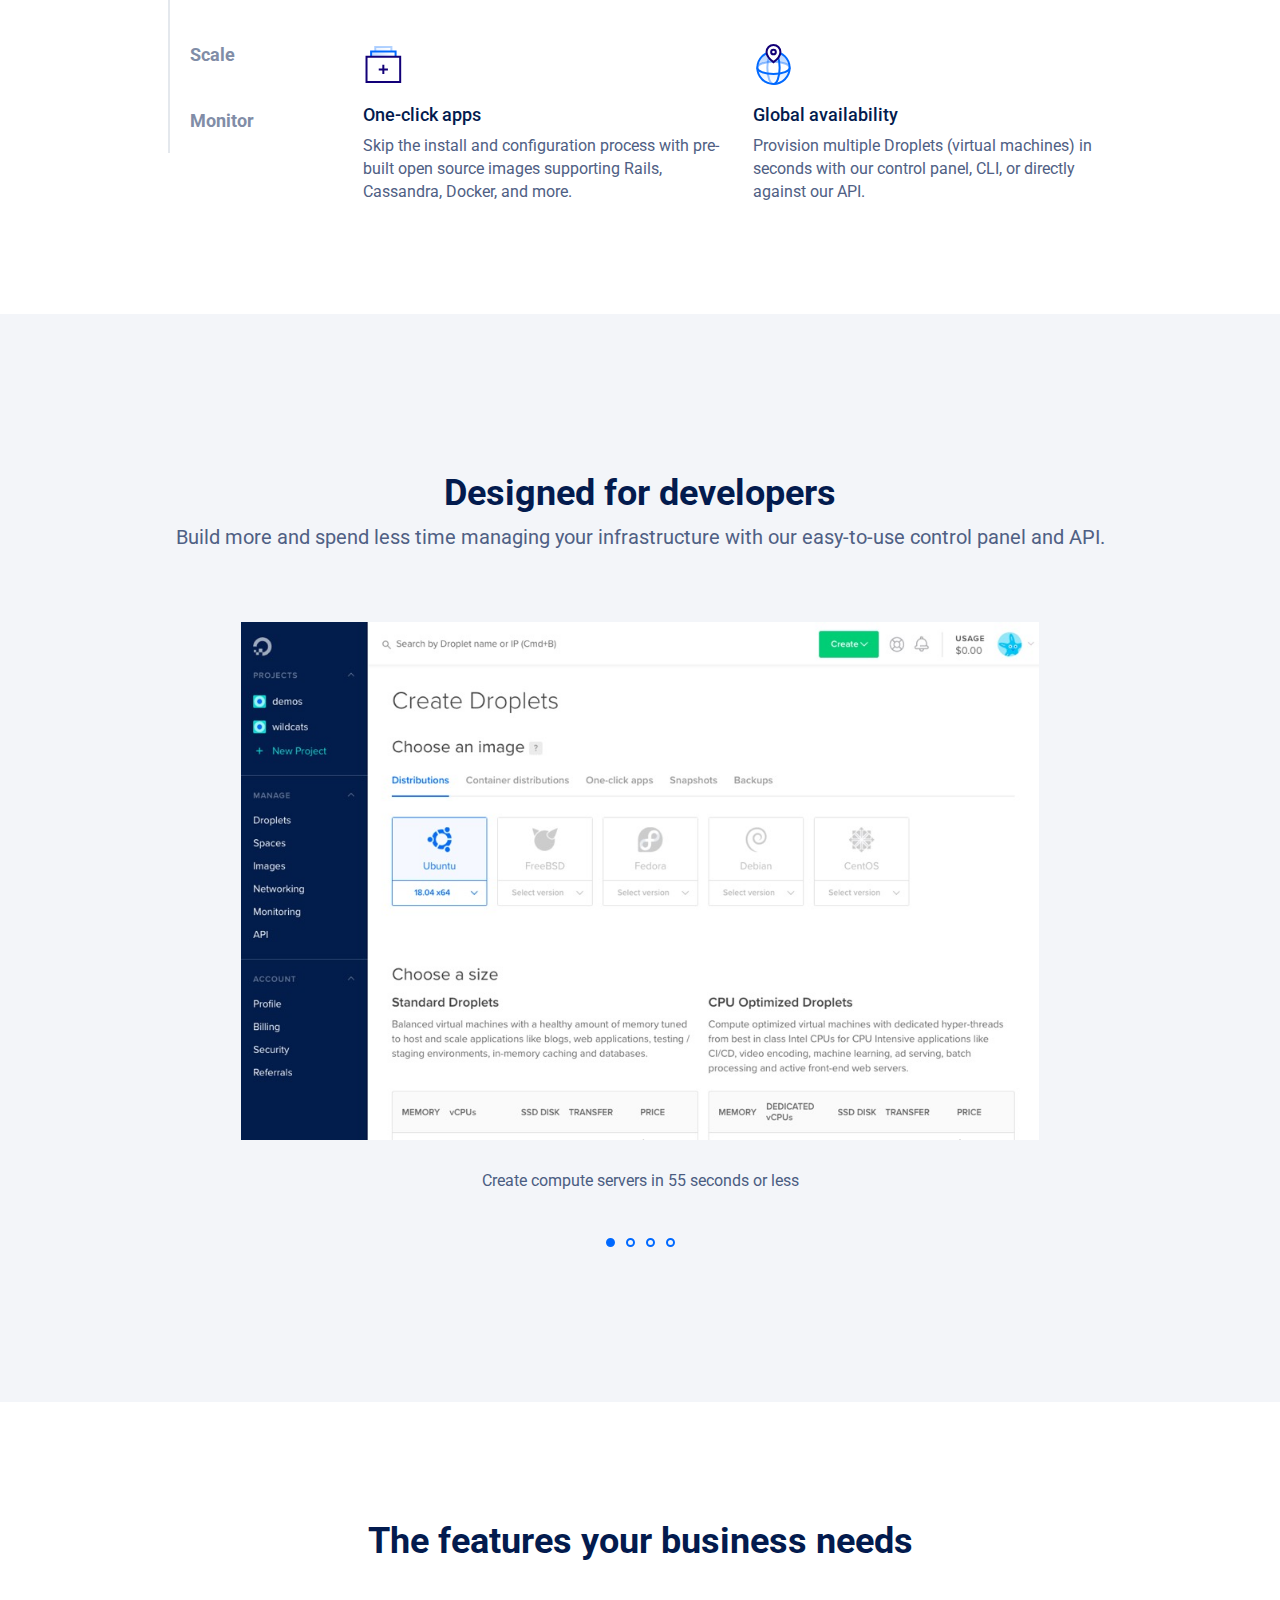
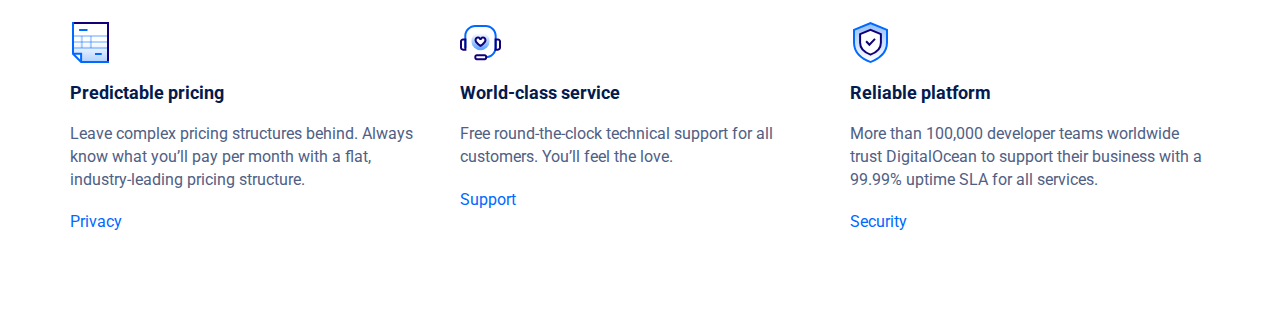
==== commit 234fe649: "Redesigned developer section arrows" ====
--- a/index.html
+++ b/index.html
@@ -255,7 +255,9 @@
         <!-- developers image -->
         <div class="row">
           <div class="col-xs-12 text-center developers_screen">
+            <a href=""><i class="fas fa-angle-left"></i></a>
             <img src="assets/developer_screen.jpg" alt="">
+            <a class="developers_screen_active" href=""><i class="fas fa-angle-right"></i></a>
           </div>
         </div>
         <!-- developers image description -->
--- a/css/style.css
+++ b/css/style.css
@@ -318,10 +318,6 @@
   padding: 140px 0;
 }
 
-.developers>.container {
-  border: 1px solid blue;
-}
-
 .developers_title h2 {
   font-size: 36px;
   font-weight: 700;
@@ -338,27 +334,32 @@
   max-width: 70%;
 }
 
-.developers_screen::before {
-  content: '<';
+.developers_screen>a>i {
   font-size: 40px;
+}
+
+.developers_screen>a:first-child>i {
+  color: #acb4c7;
   padding-right: 30px;
+}
+
+.developers_screen>a:last-child>i {
   color: #acb4c7;
-}
-
-.developers_screen::after {
-  content: '>';
-  font-size: 40px;
   padding-left: 30px;
-  color: #031b4e;
-  cursor: pointer;
 }
 
 @media screen and (max-width: 768px) {
-
-  .developers_screen::before,
-  .developers_screen::after {
-    content: '';
-  }
+  .developers_screen>a>i {
+    display: none;
+  }
+}
+
+.developers_screen>a.developers_screen_active i:hover {
+  color: #031b4e;
+}
+
+.developers_screen>a:not(.developers_screen_active) i:hover {
+  cursor: default;
 }
 
 .developers_pagination ul {
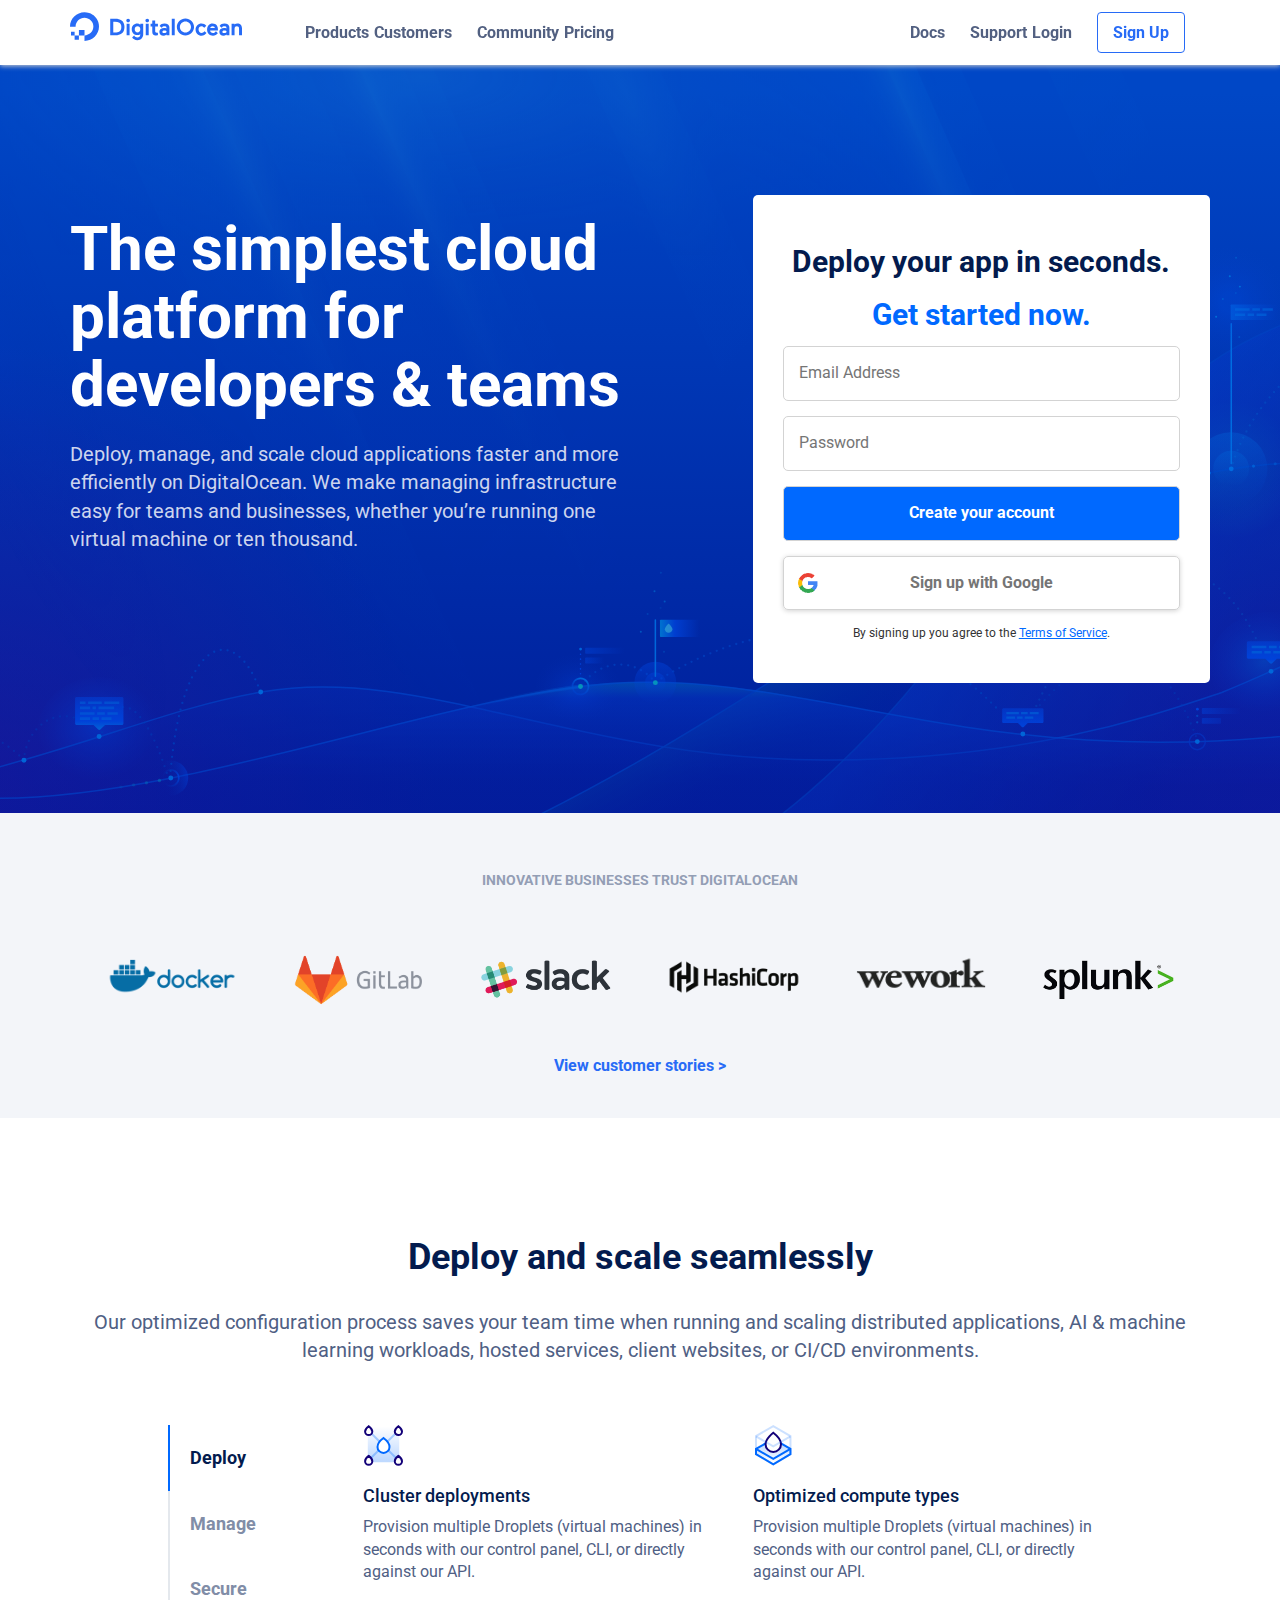
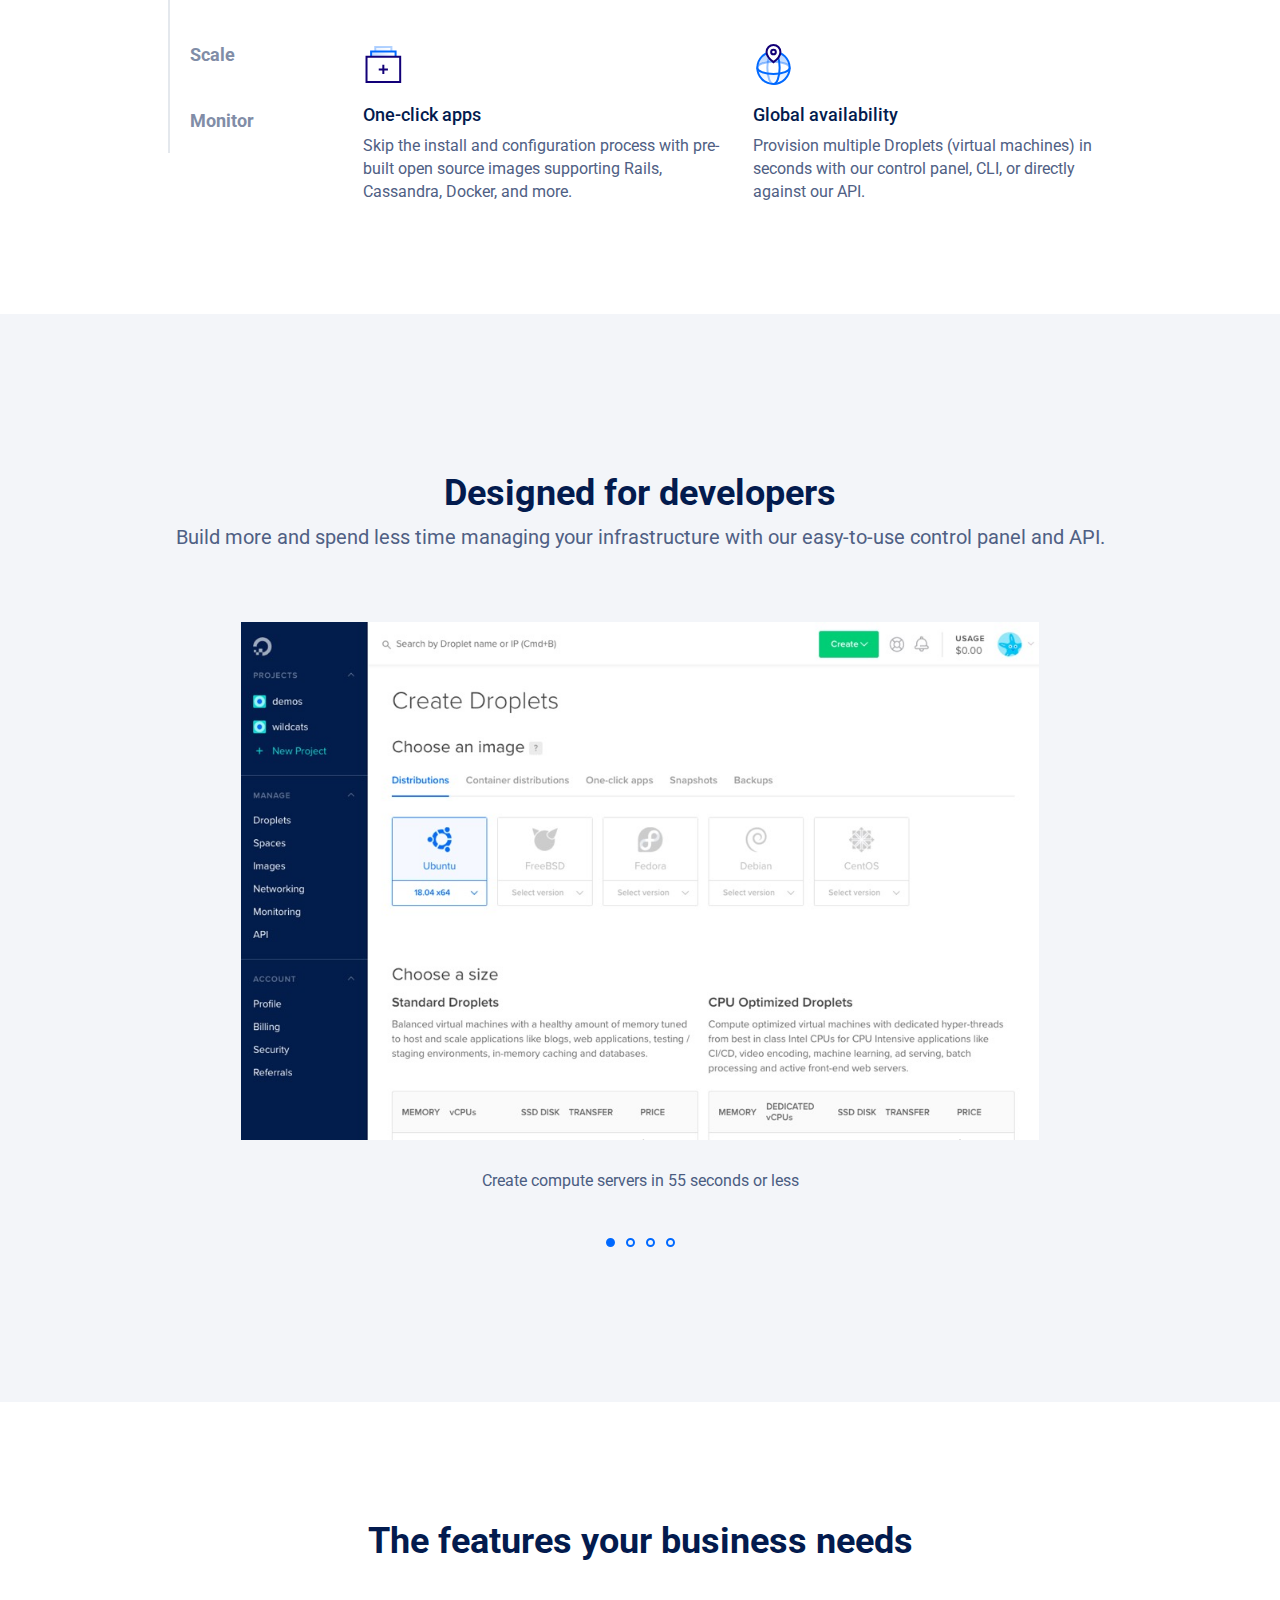
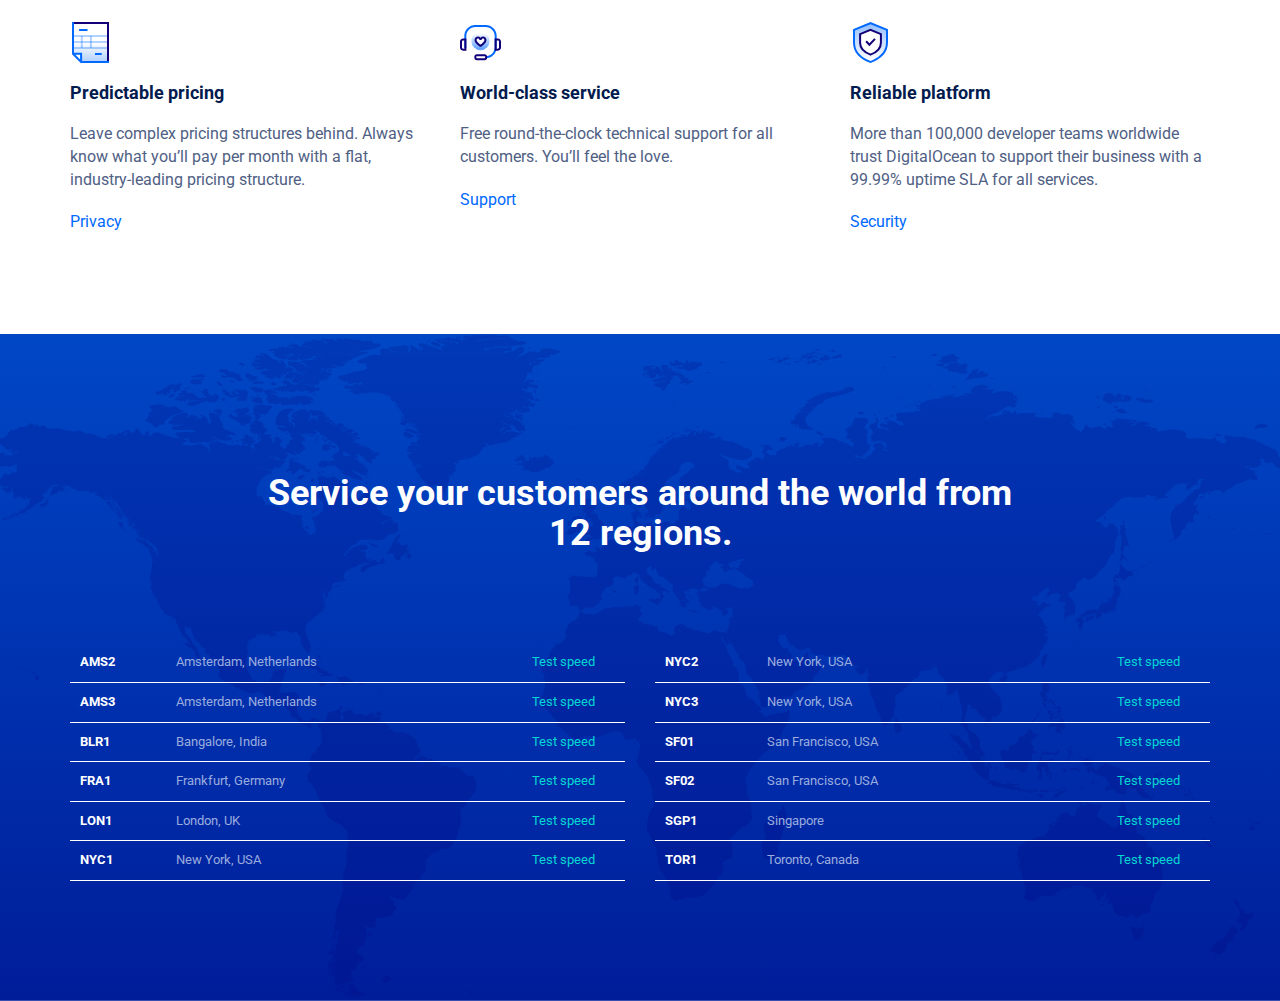
==== commit 7733433e: "Completed world map section" ====
--- a/index.html
+++ b/index.html
@@ -345,6 +345,92 @@
         </div>
       </div>
     </div>
+    <!-- world map section -->
+    <div class="world_map">
+      <div class="container">
+        <div class="row">
+          <div class="col-xs-8 col-xs-offset-2">
+            <div class="world_map_tile text-center">
+              <h2>Service your customers around the world from 12 regions.</h2>
+            </div>
+          </div>
+        </div>
+        <div class="row">
+          <div class="col-xs-12 col-md-6">
+            <div class="world_map_table">
+              <table>
+                <tr>
+                  <td class="city_code text-uppercase">ams2</td>
+                  <td class="city_desc text-capitalize">Amsterdam, Netherlands</td>
+                  <td class="city_link text-right"><a href>Test speed</a></td>
+                </tr>
+                <tr>
+                  <td class="city_code text-uppercase">ams3</td>
+                  <td class="city_desc text-capitalize">Amsterdam, Netherlands</td>
+                  <td class="city_link text-right"><a href>Test speed</a></td>
+                </tr>
+                <tr>
+                  <td class="city_code text-uppercase">blr1</td>
+                  <td class="city_desc text-capitalize">Bangalore, India</td>
+                  <td class="city_link text-right"><a href>Test speed</a></td>
+                </tr>
+                <tr>
+                  <td class="city_code text-uppercase">fra1</td>
+                  <td class="city_desc text-capitalize">Frankfurt, Germany</td>
+                  <td class="city_link text-right"><a href>Test speed</a></td>
+                </tr>
+                <tr>
+                  <td class="city_code text-uppercase">lon1</td>
+                  <td class="city_desc text-capitalize">London, UK</td>
+                  <td class="city_link text-right"><a href>Test speed</a></td>
+                </tr>
+                <tr>
+                  <td class="city_code text-uppercase">nyc1</td>
+                  <td class="city_desc text-capitalize">New York, USA</td>
+                  <td class="city_link text-right"><a href>Test speed</a></td>
+                </tr>
+              </table>
+            </div>
+          </div>
+          <div class="col-xs-12 col-md-6">
+            <div class="world_map_table">
+              <table>
+                <tr>
+                  <td class="city_code text-uppercase">nyc2</td>
+                  <td class="city_desc text-capitalize">New York, USA</td>
+                  <td class="city_link text-right"><a href>Test speed</a></td>
+                </tr>
+                <tr>
+                  <td class="city_code text-uppercase">nyc3</td>
+                  <td class="city_desc text-capitalize">New York, USA</td>
+                  <td class="city_link text-right"><a href>Test speed</a></td>
+                </tr>
+                <tr>
+                  <td class="city_code text-uppercase">sf01</td>
+                  <td class="city_desc text-capitalize">San Francisco, USA</td>
+                  <td class="city_link text-right"><a href>Test speed</a></td>
+                </tr>
+                <tr>
+                  <td class="city_code text-uppercase">sf02</td>
+                  <td class="city_desc text-capitalize">San Francisco, USA</td>
+                  <td class="city_link text-right"><a href>Test speed</a></td>
+                </tr>
+                <tr>
+                  <td class="city_code text-uppercase">sgp1</td>
+                  <td class="city_desc text-capitalize">singapore</td>
+                  <td class="city_link text-right"><a href>Test speed</a></td>
+                </tr>
+                <tr>
+                  <td class="city_code text-uppercase">tor1</td>
+                  <td class="city_desc text-capitalize">Toronto, Canada</td>
+                  <td class="city_link text-right"><a href>Test speed</a></td>
+                </tr>
+              </table>
+            </div>
+          </div>
+        </div>
+      </div>
+    </div>
   </body>
 
 </html>--- a/css/style.css
+++ b/css/style.css
@@ -442,3 +442,73 @@
   font-weight: 900;
   font-size: 16px;
 }
+
+/* world map section */
+.world_map {
+  padding: 120px 0;
+  background-image: url('../assets/world_map.svg'), linear-gradient(180deg, #0047c6 0, #001d99);
+  background-repeat: no-repeat;
+  background-size: cover;
+  background-position: center;
+}
+
+.world_map_tile>h2 {
+  font-size: 36px;
+  font-weight: 700;
+  color: white;
+}
+
+.world_map_table table {
+  width: 100%;
+  margin-top: 80px;
+  border-collapse: collapse;
+}
+
+@media screen and (max-width:992px) {
+  .world_map {
+    padding: 50px 0;
+  }
+
+  .world_map_table table {
+    margin-top: 40px;
+  }
+}
+
+.world_map_table tr {
+  border-bottom: 1px solid white;
+}
+
+.world_map_table td {
+  font-size: 13px;
+  padding: 10px;
+}
+
+.world_map_table td.city_code {
+  font-weight: 700;
+  color: white;
+}
+
+.world_map_table td.city_desc {
+  color: #9aacde;
+}
+
+.world_map_table td.city_link a {
+  color: #03d7d2;
+}
+
+.world_map_table td.city_link a:hover {
+  text-decoration: none;
+  color: #2361de;
+}
+
+.world_map_table td.city_link a::after {
+  content: "\f105";
+  margin-left: 10px;
+  font-style: normal;
+  font-variant: normal;
+  text-rendering: auto;
+  -webkit-font-smoothing: antialiased;
+  font-family: "Font Awesome 5 Free";
+  font-weight: 900;
+  font-size: 13px;
+}
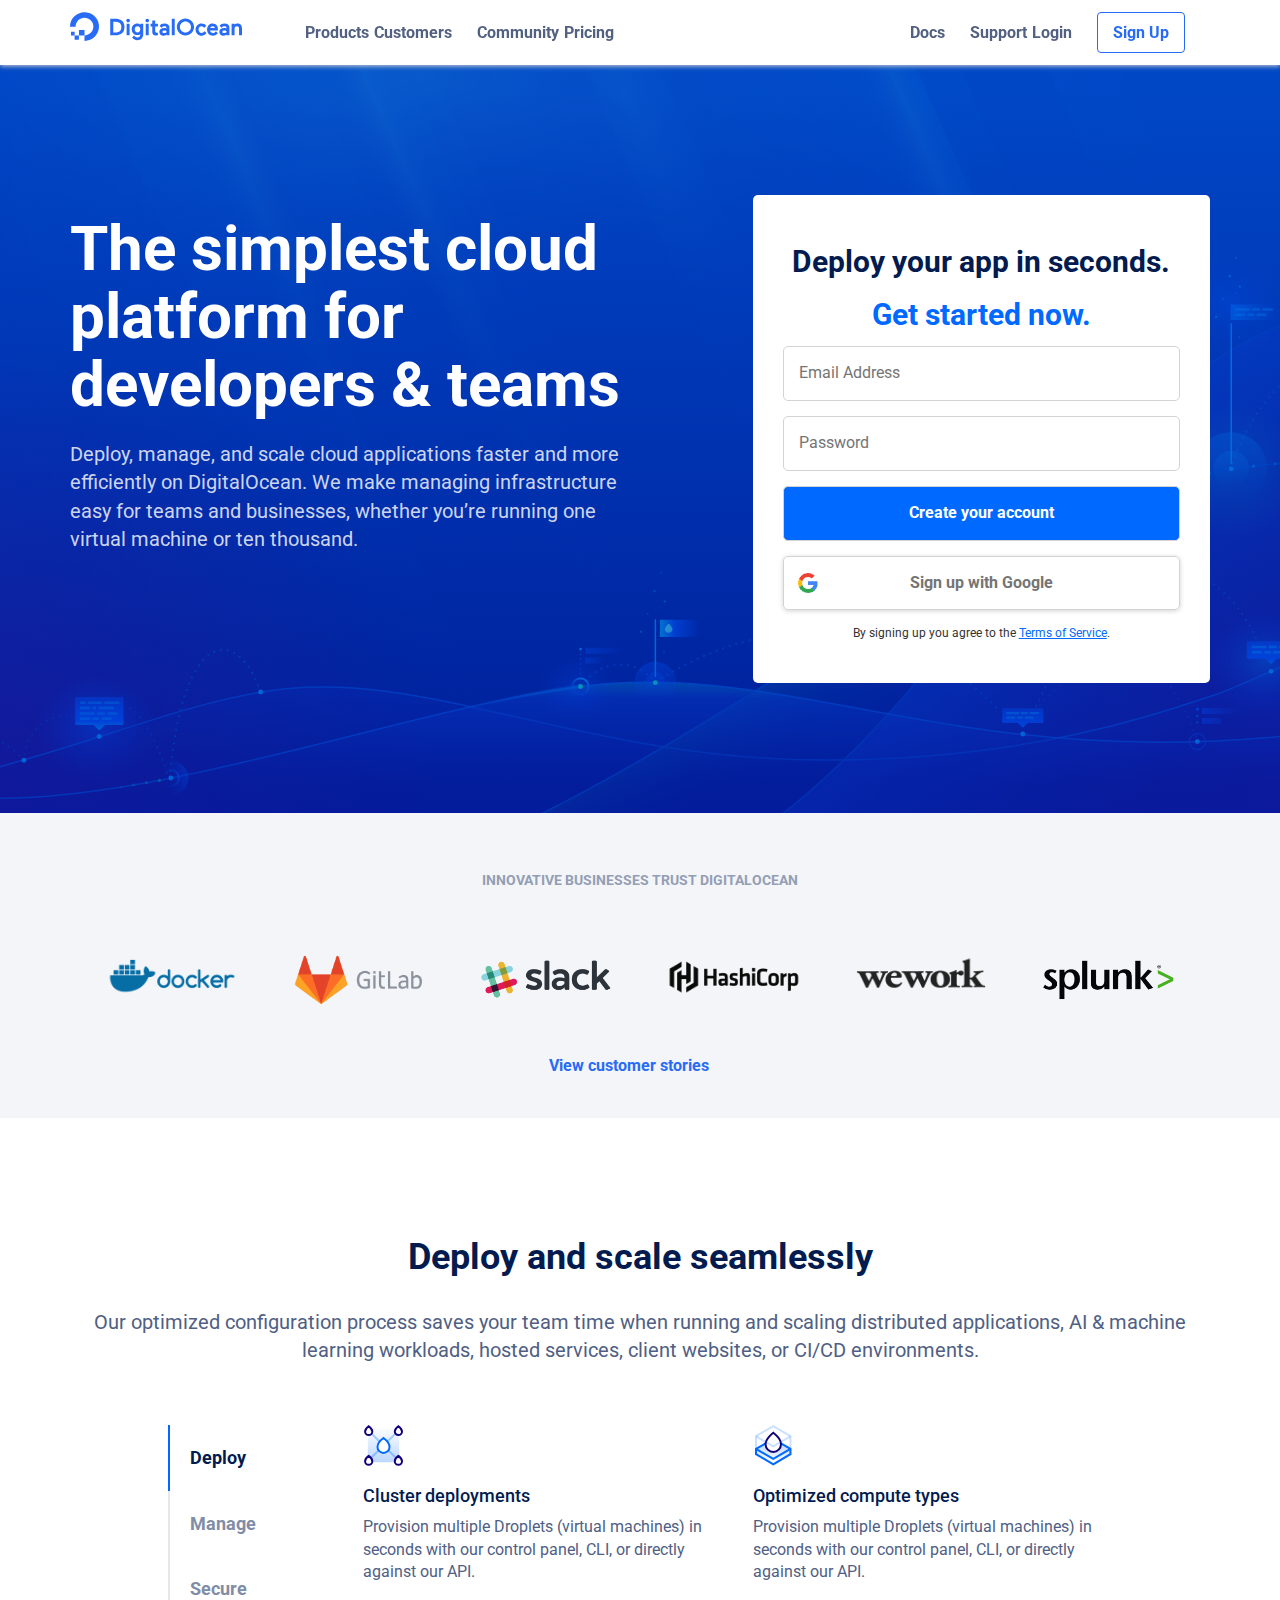
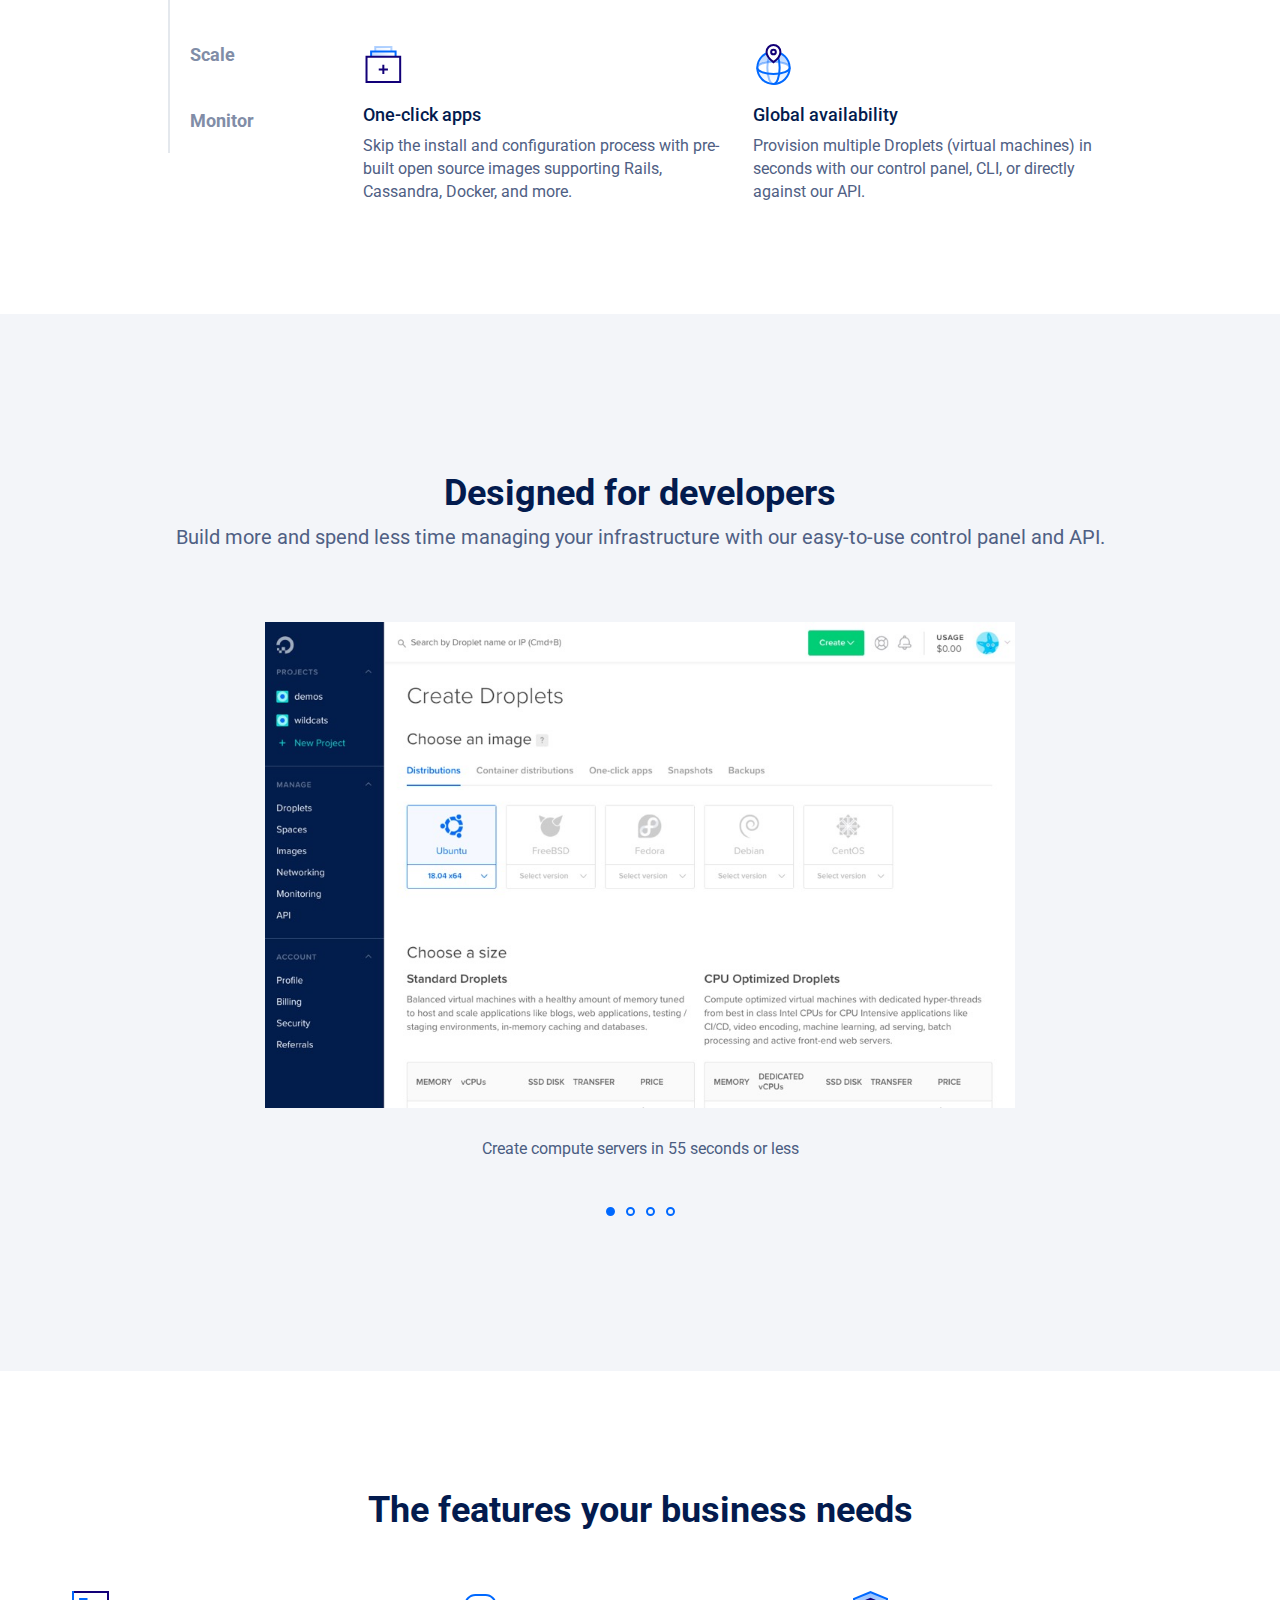
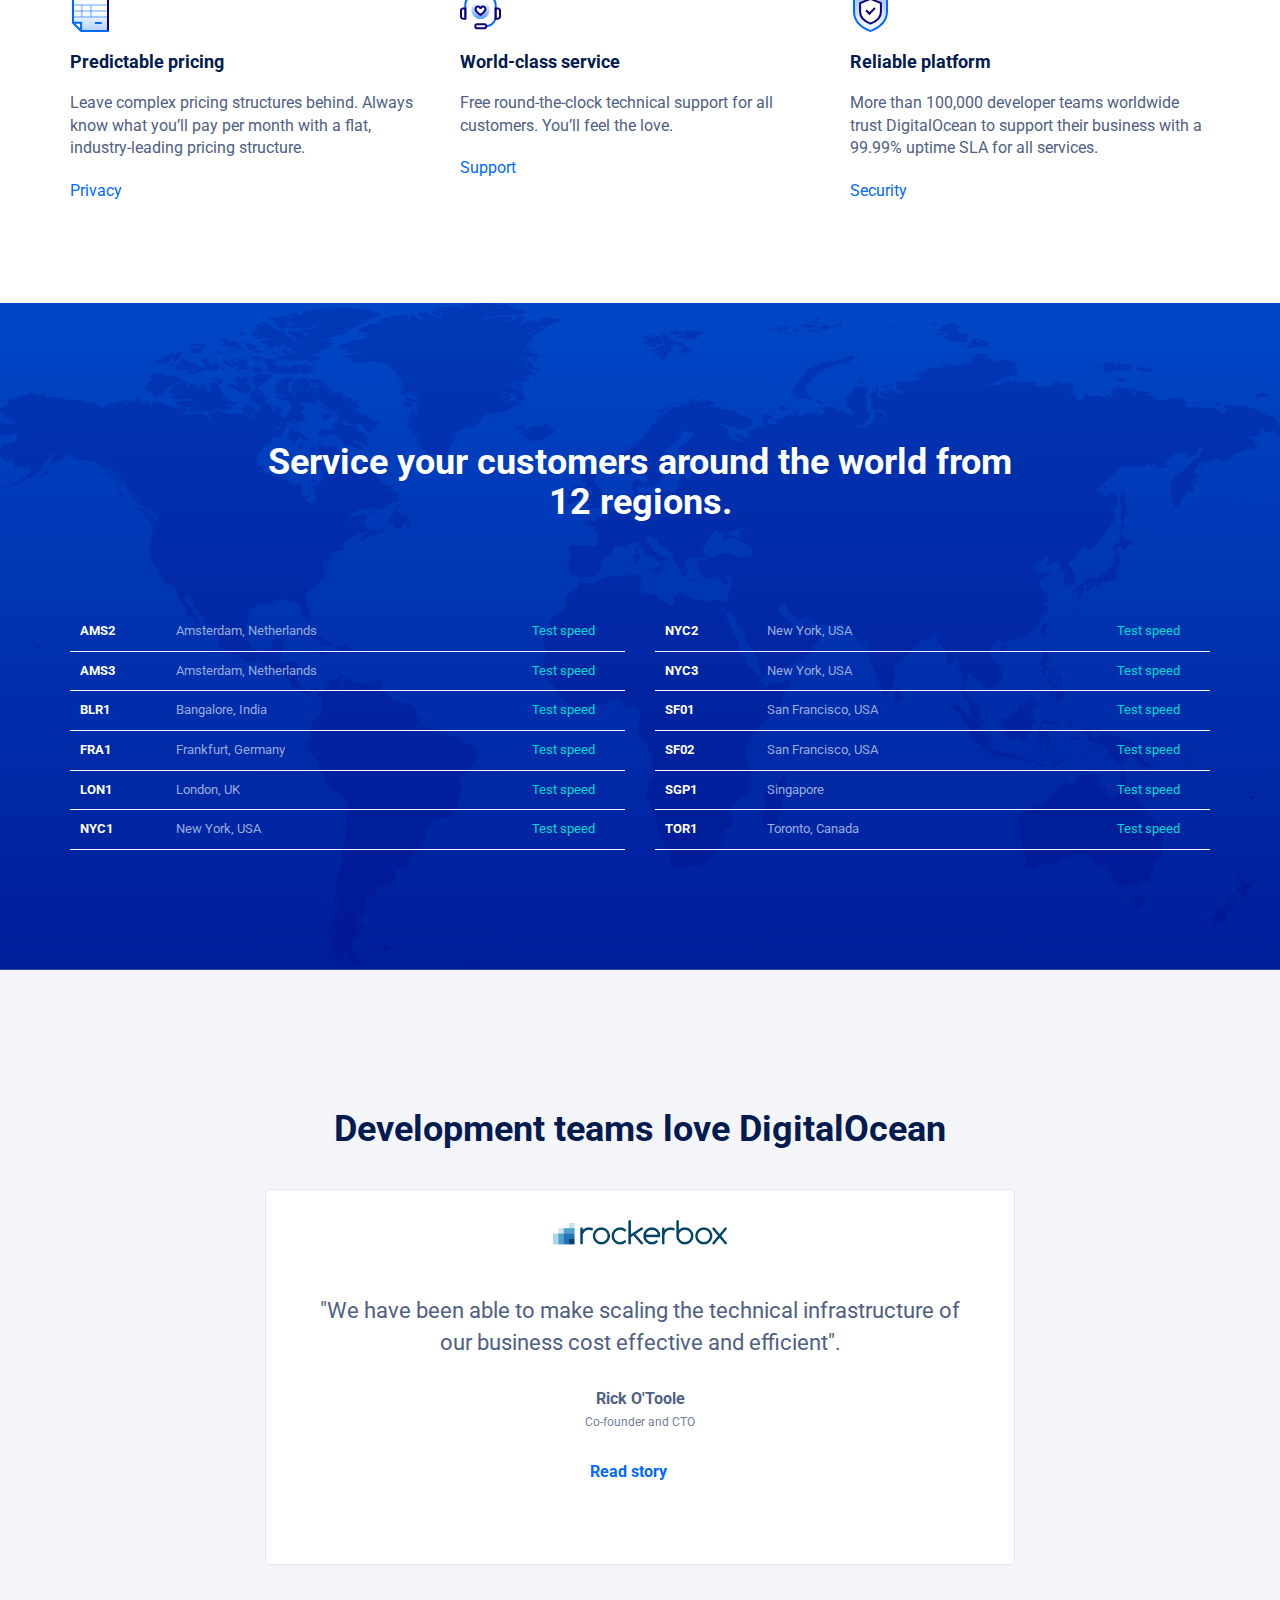
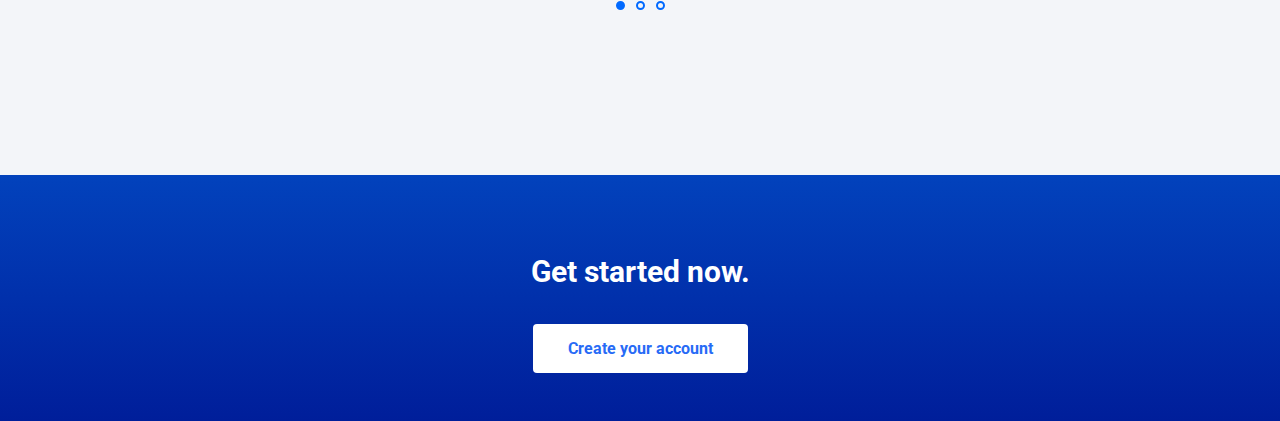
==== commit b7d92ec3: "Completed teams and footer top sections" ====
--- a/index.html
+++ b/index.html
@@ -101,7 +101,7 @@
                 <a href="#">Create your account</a>
               </div>
               <div class="btn_empty mg_top_15 pos_rel">
-                <img class="c_v" src="assets/google_logo_small.png" alt="">
+                <img class="center_v" src="assets/google_logo_small.png" alt="">
                 <a href="#">Sign up with Google</a>
               </div>
               <div class="mg_top_15">
@@ -150,9 +150,7 @@
         <div class="row mg_top_20">
           <div class="col-xs-12">
             <div class="view_more text-center">
-              <a href="">
-                <span class="fs_16">View customer stories &gt;</span>
-              </a>
+              <a class="fs_16 show_more" href=""><span>View customer stories</span></a>
             </div>
           </div>
         </div>
@@ -254,10 +252,16 @@
         </div>
         <!-- developers image -->
         <div class="row">
-          <div class="col-xs-12 text-center developers_screen">
-            <a href=""><i class="fas fa-angle-left"></i></a>
-            <img src="assets/developer_screen.jpg" alt="">
-            <a class="developers_screen_active" href=""><i class="fas fa-angle-right"></i></a>
+          <div class="col-xs-12 col-sm-10 col-sm-offset-1 col-lg-8 col-lg-offset-2">
+            <div class="hidden-xs pagination_arrow arrow_left center_v">
+              <a href="#"></a>
+            </div>
+            <div class="developers_screen text-center">
+              <img src="assets/developer_screen.jpg" alt="">
+            </div>
+            <div class="hidden-xs pagination_arrow arrow_right arrow_active center_v">
+              <a href="#"></a>
+            </div>
           </div>
         </div>
         <!-- developers image description -->
@@ -268,23 +272,25 @@
             </div>
           </div>
         </div>
-        <!-- developers dots -->
+        <!-- developers pagination -->
         <div class="row text-center">
-          <div class="col-xs-12 developers_pagination mg_top_30">
-            <ul>
-              <li>
-                <a class="page active_page" href=""></a>
-              </li>
-              <li>
-                <a class="page" href=""></a>
-              </li>
-              <li>
-                <a class="page" href=""></a>
-              </li>
-              <li>
-                <a class="page" href=""></a>
-              </li>
-            </ul>
+          <div class="col-xs-12">
+            <div class="pagination_links mg_top_30">
+              <ul>
+                <li>
+                  <a class="page_item current_page" href=""></a>
+                </li>
+                <li>
+                  <a class="page_item" href=""></a>
+                </li>
+                <li>
+                  <a class="page_item" href=""></a>
+                </li>
+                <li>
+                  <a class="page_item" href=""></a>
+                </li>
+              </ul>
+            </div>
           </div>
         </div>
       </div>
@@ -362,32 +368,32 @@
                 <tr>
                   <td class="city_code text-uppercase">ams2</td>
                   <td class="city_desc text-capitalize">Amsterdam, Netherlands</td>
-                  <td class="city_link text-right"><a href>Test speed</a></td>
+                  <td class="text-right"><a class="city_link show_more" href>Test speed</a></td>
                 </tr>
                 <tr>
                   <td class="city_code text-uppercase">ams3</td>
                   <td class="city_desc text-capitalize">Amsterdam, Netherlands</td>
-                  <td class="city_link text-right"><a href>Test speed</a></td>
+                  <td class="text-right"><a class="city_link show_more" href>Test speed</a></td>
                 </tr>
                 <tr>
                   <td class="city_code text-uppercase">blr1</td>
                   <td class="city_desc text-capitalize">Bangalore, India</td>
-                  <td class="city_link text-right"><a href>Test speed</a></td>
+                  <td class="text-right"><a class="city_link show_more" href>Test speed</a></td>
                 </tr>
                 <tr>
                   <td class="city_code text-uppercase">fra1</td>
                   <td class="city_desc text-capitalize">Frankfurt, Germany</td>
-                  <td class="city_link text-right"><a href>Test speed</a></td>
+                  <td class="text-right"><a class="city_link show_more" href>Test speed</a></td>
                 </tr>
                 <tr>
                   <td class="city_code text-uppercase">lon1</td>
                   <td class="city_desc text-capitalize">London, UK</td>
-                  <td class="city_link text-right"><a href>Test speed</a></td>
+                  <td class="text-right"><a class="city_link show_more" href>Test speed</a></td>
                 </tr>
                 <tr>
                   <td class="city_code text-uppercase">nyc1</td>
                   <td class="city_desc text-capitalize">New York, USA</td>
-                  <td class="city_link text-right"><a href>Test speed</a></td>
+                  <td class="text-right"><a class="city_link show_more" href>Test speed</a></td>
                 </tr>
               </table>
             </div>
@@ -398,34 +404,111 @@
                 <tr>
                   <td class="city_code text-uppercase">nyc2</td>
                   <td class="city_desc text-capitalize">New York, USA</td>
-                  <td class="city_link text-right"><a href>Test speed</a></td>
+                  <td class="text-right"><a class="city_link show_more" href>Test speed</a></td>
                 </tr>
                 <tr>
                   <td class="city_code text-uppercase">nyc3</td>
                   <td class="city_desc text-capitalize">New York, USA</td>
-                  <td class="city_link text-right"><a href>Test speed</a></td>
+                  <td class="text-right"><a class="city_link show_more" href>Test speed</a></td>
                 </tr>
                 <tr>
                   <td class="city_code text-uppercase">sf01</td>
                   <td class="city_desc text-capitalize">San Francisco, USA</td>
-                  <td class="city_link text-right"><a href>Test speed</a></td>
+                  <td class="text-right"><a class="city_link show_more" href>Test speed</a></td>
                 </tr>
                 <tr>
                   <td class="city_code text-uppercase">sf02</td>
                   <td class="city_desc text-capitalize">San Francisco, USA</td>
-                  <td class="city_link text-right"><a href>Test speed</a></td>
+                  <td class="text-right"><a class="city_link show_more" href>Test speed</a></td>
                 </tr>
                 <tr>
                   <td class="city_code text-uppercase">sgp1</td>
                   <td class="city_desc text-capitalize">singapore</td>
-                  <td class="city_link text-right"><a href>Test speed</a></td>
+                  <td class="text-right"><a class="city_link show_more" href>Test speed</a></td>
                 </tr>
                 <tr>
                   <td class="city_code text-uppercase">tor1</td>
                   <td class="city_desc text-capitalize">Toronto, Canada</td>
-                  <td class="city_link text-right"><a href>Test speed</a></td>
+                  <td class="text-right"><a class="city_link show_more" href>Test speed</a></td>
                 </tr>
               </table>
+            </div>
+          </div>
+        </div>
+      </div>
+    </div>
+    <!-- DEVELOPMENT TEAMS SECTION -->
+    <div class="teams">
+      <div class="container">
+        <div class="row">
+          <div class="col-xs-12">
+            <div class="teams_title text-center mg_bt_40">
+              <h2>Development teams love DigitalOcean</h2>
+            </div>
+          </div>
+        </div>
+        <div class="row">
+          <div class="col-xs-12 col-sm-10 col-sm-offset-1 col-lg-8 col-lg-offset-2">
+            <div class="hidden-xs pagination_arrow arrow_left center_v">
+              <a href="#"></a>
+            </div>
+            <div class="teams_love_box text-center">
+              <div class="teams_love_box_image mg_bt_50">
+                <img src="assets/rockerbox.png" alt="">
+              </div>
+              <div class="teams_love_box_desc mg_bt_30">
+                <p>"We have been able to make scaling the technical infrastructure of our business cost effective and efficient".</p>
+              </div>
+              <div class="teams_love_box_name mg_bt_5">
+                <span>Rick O'Toole</span>
+              </div>
+              <div class="teams_love_box_role mg_bt_30">
+                <span>Co-founder and CTO</span>
+              </div>
+              <div class="teams_love_box_link">
+                <a class="show_more" href="#">Read story</a>
+              </div>
+            </div>
+            <div class="hidden-xs pagination_arrow arrow_right arrow_active center_v">
+              <a href="#"></a>
+            </div>
+          </div>
+        </div>
+        <div class="row text-center">
+          <div class="col-xs-12">
+            <div class="pagination_links mg_top_30">
+              <ul>
+                <li>
+                  <a class="page_item current_page" href=""></a>
+                </li>
+                <li>
+                  <a class="page_item" href=""></a>
+                </li>
+                <li>
+                  <a class="page_item" href=""></a>
+                </li>
+              </ul>
+            </div>
+          </div>
+        </div>
+      </div>
+    </div>
+    <!-- FOOTER TOP SECTION -->
+    <div class="footer">
+      <div class="footer_top text-center">
+        <div class="container">
+          <div class="row">
+            <div class="col-xs-12">
+              <div class="footer_top_title">
+                <h3>Get started now.</h3>
+              </div>
+            </div>
+          </div>
+          <div class="row mg_top_40">
+            <div class="col-xs-12">
+              <div class="footer_top_create">
+                <a href="#">Create your account</a>
+              </div>
             </div>
           </div>
         </div>
--- a/css/style.css
+++ b/css/style.css
@@ -13,6 +13,102 @@
 
 .col_lg {
   color: #4b5d82;
+}
+
+/* PAGINATION CLASSES */
+.pagination_links ul {
+  cursor: default;
+  list-style-type: none;
+  padding: 0;
+}
+
+.pagination_links li {
+  display: inline-block;
+  padding: 0 4px;
+}
+
+.pagination_links .page_item {
+  display: inline-block;
+  height: 9px;
+  width: 9px;
+  border-radius: 50%;
+  border: 2px solid #0069ff;
+  transition: 1s ease;
+}
+
+.pagination_links a.page_item.current_page {
+  background-color: #0069ff;
+}
+
+.pagination_links a.page_item:not(.current_page):hover {
+  background-color: #cad9f8;
+}
+
+/*PAGINATION ARROWS CLASSES*/
+.pagination_arrow.arrow_right a::after,
+.pagination_arrow.arrow_left a::after {
+  content: '';
+  font-style: normal;
+  font-variant: normal;
+  text-rendering: auto;
+  font-weight: 700;
+  -webkit-font-smoothing: antialiased;
+  font-family: "Font Awesome 5 Free";
+  transition: .5s ease;
+}
+
+.pagination_arrow.arrow_left {
+  left: -30px;
+  font-size: 40px;
+}
+
+.pagination_arrow.arrow_right {
+  right: -30px;
+  font-size: 40px;
+}
+
+.pagination_arrow.arrow_right a::after {
+  content: "\f105";
+}
+
+.pagination_arrow.arrow_left a::after {
+  content: "\f104";
+}
+
+.pagination_arrow>a {
+  /* default arrows status is not active */
+  color: #acb4c7;
+  transition: .5s ease;
+}
+
+.pagination_arrow>a:hover {
+  text-decoration: none;
+}
+
+.pagination_arrow:not(.arrow_active)>a:hover {
+  /* no pointer over not active arrow */
+  cursor: default;
+}
+
+.pagination_arrow.arrow_active a::after {
+  /* active arrow color */
+  color: #031b4e;
+}
+
+.pagination_arrow.arrow_active:hover a::after {
+  color: #0069ff;
+}
+
+/* SHOW MORE SYMBOL '>' */
+a.show_more::after {
+  content: "\f105";
+  margin-left: 10px;
+  font-style: normal;
+  font-variant: normal;
+  text-rendering: auto;
+  font-weight: 700;
+  -webkit-font-smoothing: antialiased;
+  font-family: "Font Awesome 5 Free";
 }
 
 /* HEADER SECTION */
@@ -312,7 +408,7 @@
   font-size: 16px;
 }
 
-/* developers section */
+/* DEVELOPERS SECTION */
 .developers {
   background-color: #f3f5f9;
   padding: 140px 0;
@@ -331,65 +427,10 @@
 }
 
 .developers_screen>img {
-  max-width: 70%;
-}
-
-.developers_screen>a>i {
-  font-size: 40px;
-}
-
-.developers_screen>a:first-child>i {
-  color: #acb4c7;
-  padding-right: 30px;
-}
-
-.developers_screen>a:last-child>i {
-  color: #acb4c7;
-  padding-left: 30px;
-}
-
-@media screen and (max-width: 768px) {
-  .developers_screen>a>i {
-    display: none;
-  }
-}
-
-.developers_screen>a.developers_screen_active i:hover {
-  color: #031b4e;
-}
-
-.developers_screen>a:not(.developers_screen_active) i:hover {
-  cursor: default;
-}
-
-.developers_pagination ul {
-  list-style-type: none;
-  padding: 0;
-}
-
-.developers_pagination li {
-  display: inline-block;
-  padding: 0 4px;
-}
-
-.developers_pagination .page {
-  display: inline-block;
-  height: 9px;
-  width: 9px;
-  border-radius: 50%;
-  border: 2px solid #0069ff;
-  transition: 1s ease;
-}
-
-.developers_pagination a.page.active_page {
-  background-color: #0069ff;
-}
-
-.developers_pagination a.page:not(.active_page):hover {
-  background-color: #cad9f8;
-}
-
-/* developers section */
+  width: 100%;
+}
+
+/* FEATURE SECTION */
 .features {
   background-color: white;
   padding: 100px 0;
@@ -443,7 +484,7 @@
   font-size: 16px;
 }
 
-/* world map section */
+/* WORLD MAP SECTION */
 .world_map {
   padding: 120px 0;
   background-image: url('../assets/world_map.svg'), linear-gradient(180deg, #0047c6 0, #001d99);
@@ -492,16 +533,16 @@
   color: #9aacde;
 }
 
-.world_map_table td.city_link a {
+.world_map_table td a.city_link {
   color: #03d7d2;
 }
 
-.world_map_table td.city_link a:hover {
+.world_map_table td a.city_link:hover {
   text-decoration: none;
   color: #2361de;
 }
 
-.world_map_table td.city_link a::after {
+/* .world_map_table td.city_link a::after {
   content: "\f105";
   margin-left: 10px;
   font-style: normal;
@@ -511,4 +552,81 @@
   font-family: "Font Awesome 5 Free";
   font-weight: 900;
   font-size: 13px;
-}
+} */
+/* TEAMS SECTION */
+.teams {
+  background-color: #f3f5f9;
+  padding: 120px 0 150px;
+}
+
+.teams_title>h2 {
+  font-size: 36px;
+  font-weight: 700;
+  color: #031b4e;
+}
+
+.teams_love_box {
+  background-color: white;
+  border: 1px solid #e4e8ed;
+  border-radius: 5px;
+  padding: 30px 45px 80px;
+}
+
+.teams_love_box_image>img {
+  max-width: 175px;
+  height: auto;
+}
+
+.teams_love_box_desc>p {
+  font-size: 22px;
+  color: #4f6084;
+}
+
+.teams_love_box_name>span {
+  font-size: 16px;
+  font-weight: 700;
+  color: #4f6084;
+}
+
+.teams_love_box_role>span {
+  font-size: 12px;
+  color: #73809c;
+}
+
+.teams_love_box_link a {
+  font-size: 16px;
+  font-weight: 700;
+  color: #0069ff;
+}
+
+.teams_love_box_link a:hover {
+  text-decoration: none;
+  color: #2361de;
+}
+
+/* FOOTER TOP SECTION */
+.footer_top {
+  padding: 60px 0;
+  background-image: linear-gradient(180deg, #0242bc 0, #001e9a);
+}
+
+.footer_top_title>h3 {
+  font-size: 30px;
+  font-weight: 700;
+  color: white;
+}
+
+.footer_top_create>a {
+  background-color: white;
+  color: #276bf6;
+  border-radius: 4px;
+  padding: 15px 35px;
+  font-size: 16px;
+  font-weight: 700;
+}
+
+.footer_top_create>a:hover {
+  background-color: #ced6ec;
+  text-decoration: none;
+  color: #276bf6;
+}
--- a/css/custom_classes.css
+++ b/css/custom_classes.css
@@ -48,14 +48,14 @@
   clear: both;
 }
 
-.c_vh {
+.center_vh {
   position: absolute;
   top: 50%;
   left: 50%;
   transform: translate(-50%, -50%);
 }
 
-.c_v {
+.center_v {
   position: absolute;
   top: 50%;
   transform: translateY(-50%);
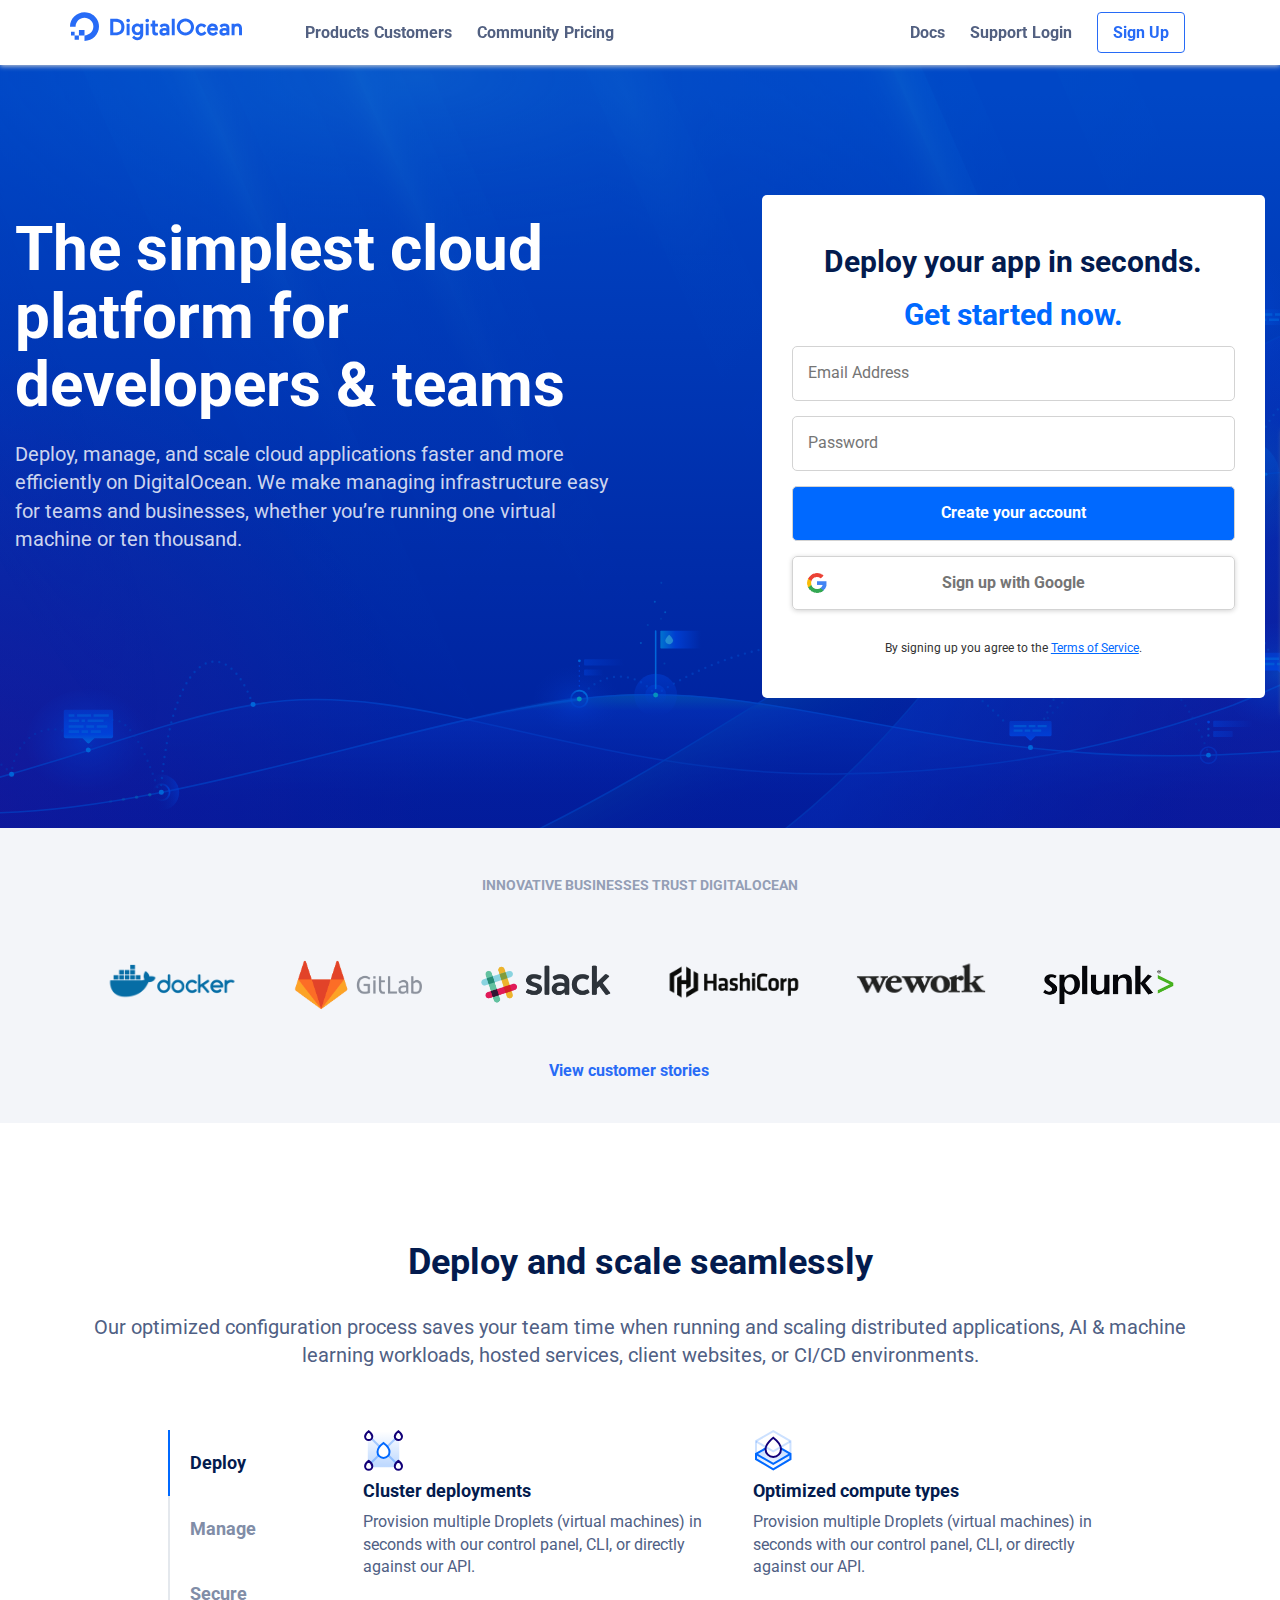
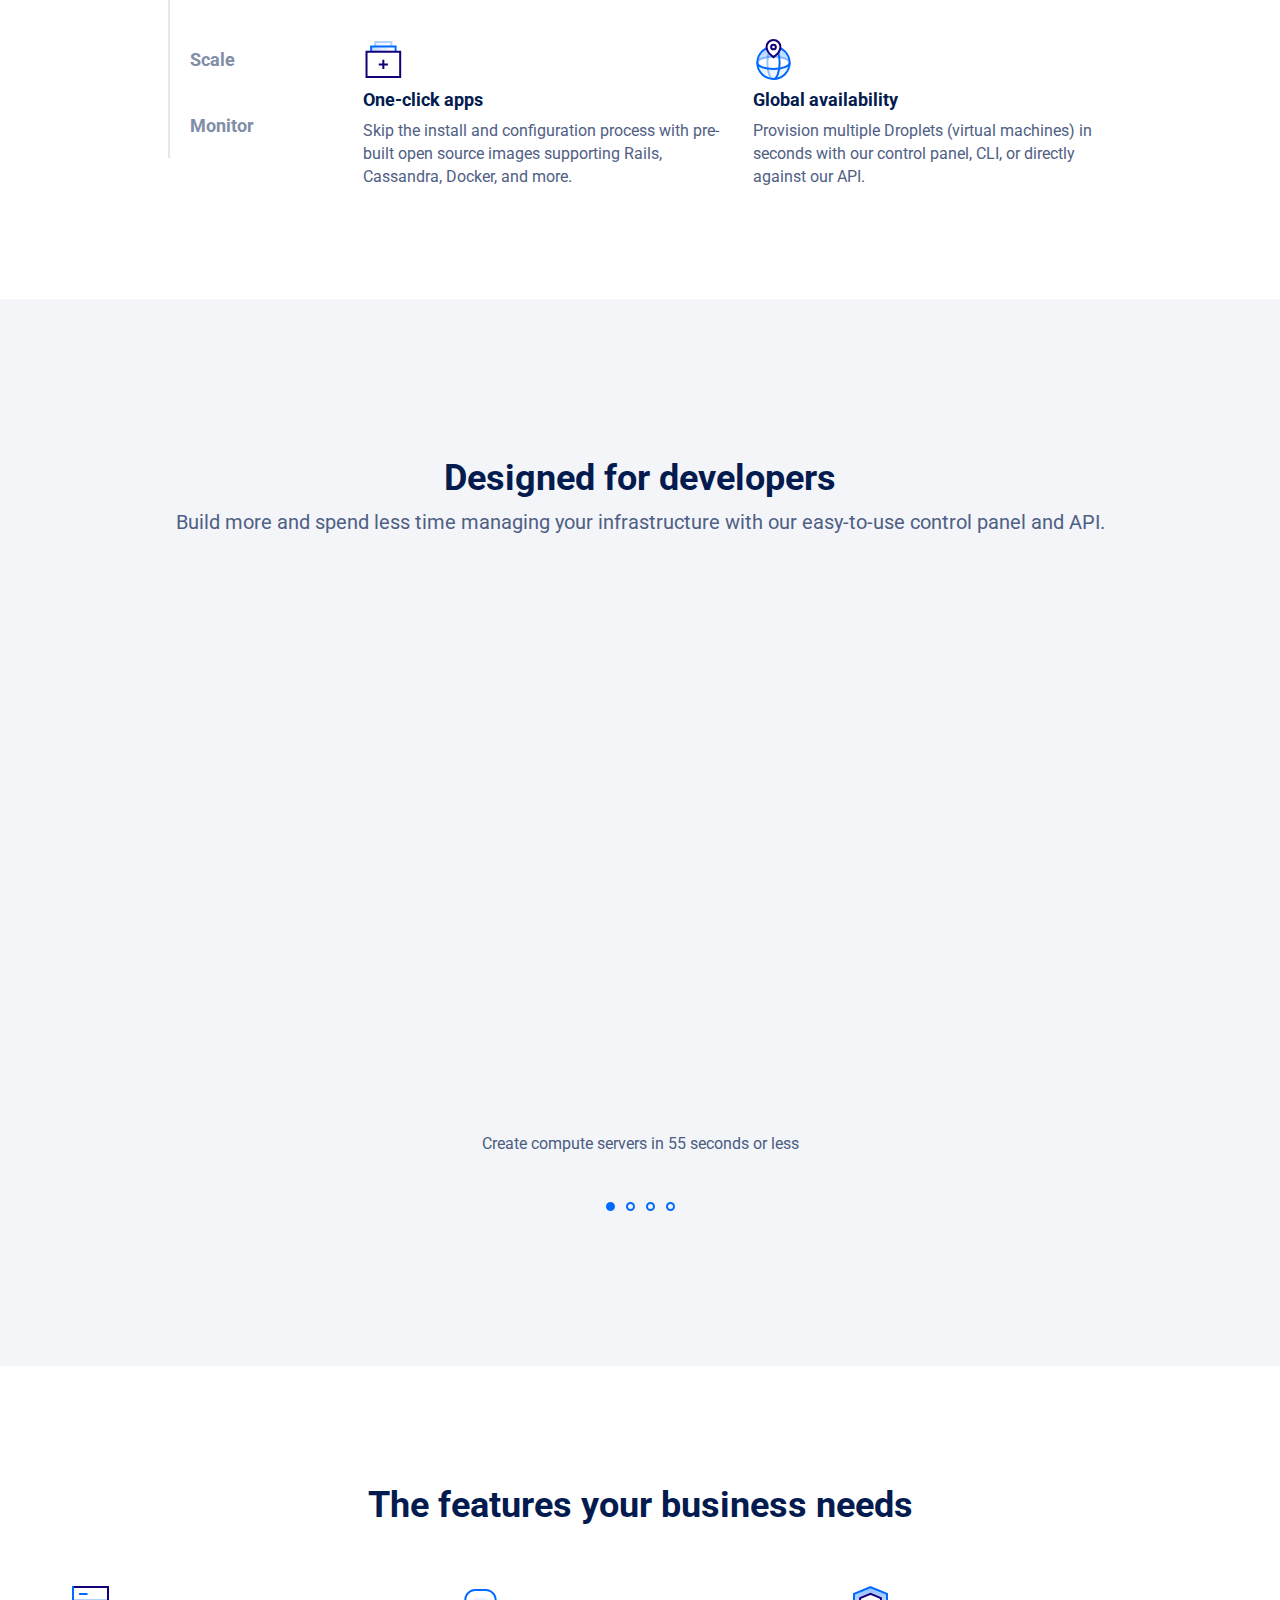
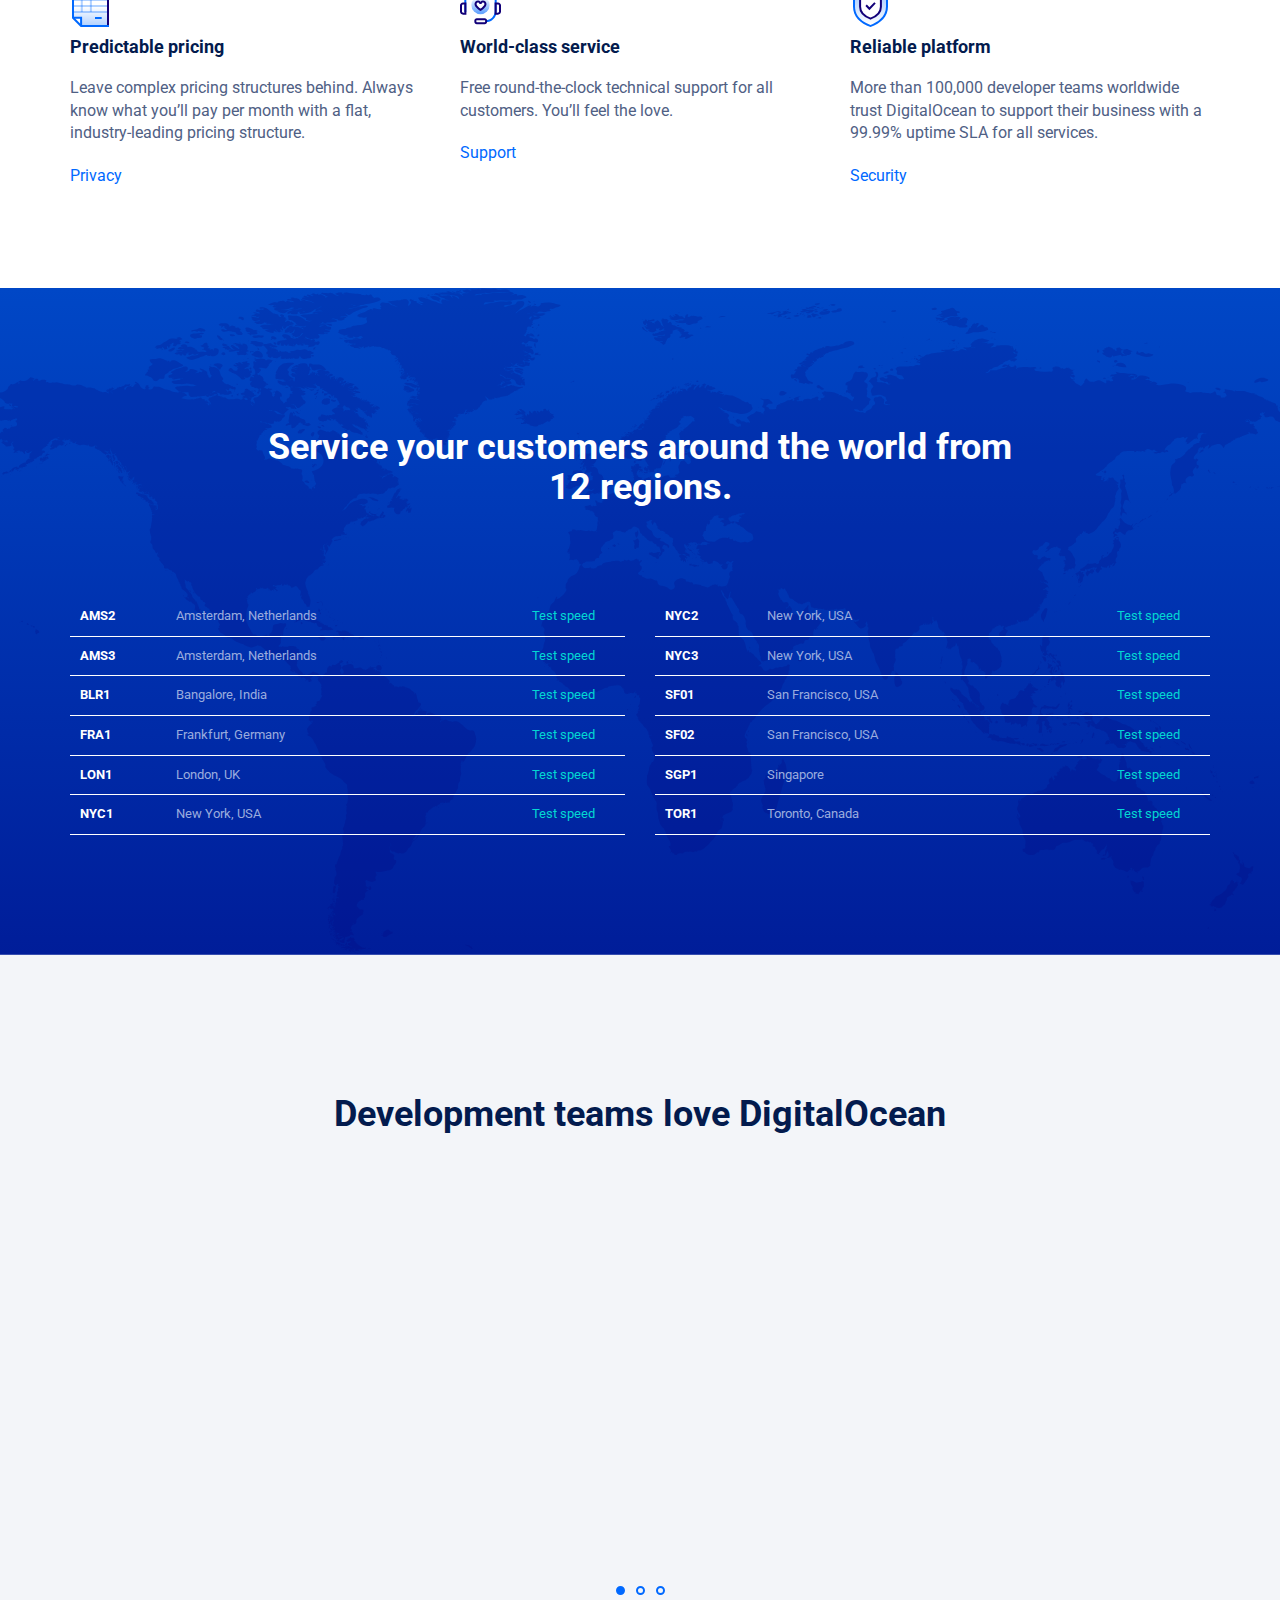
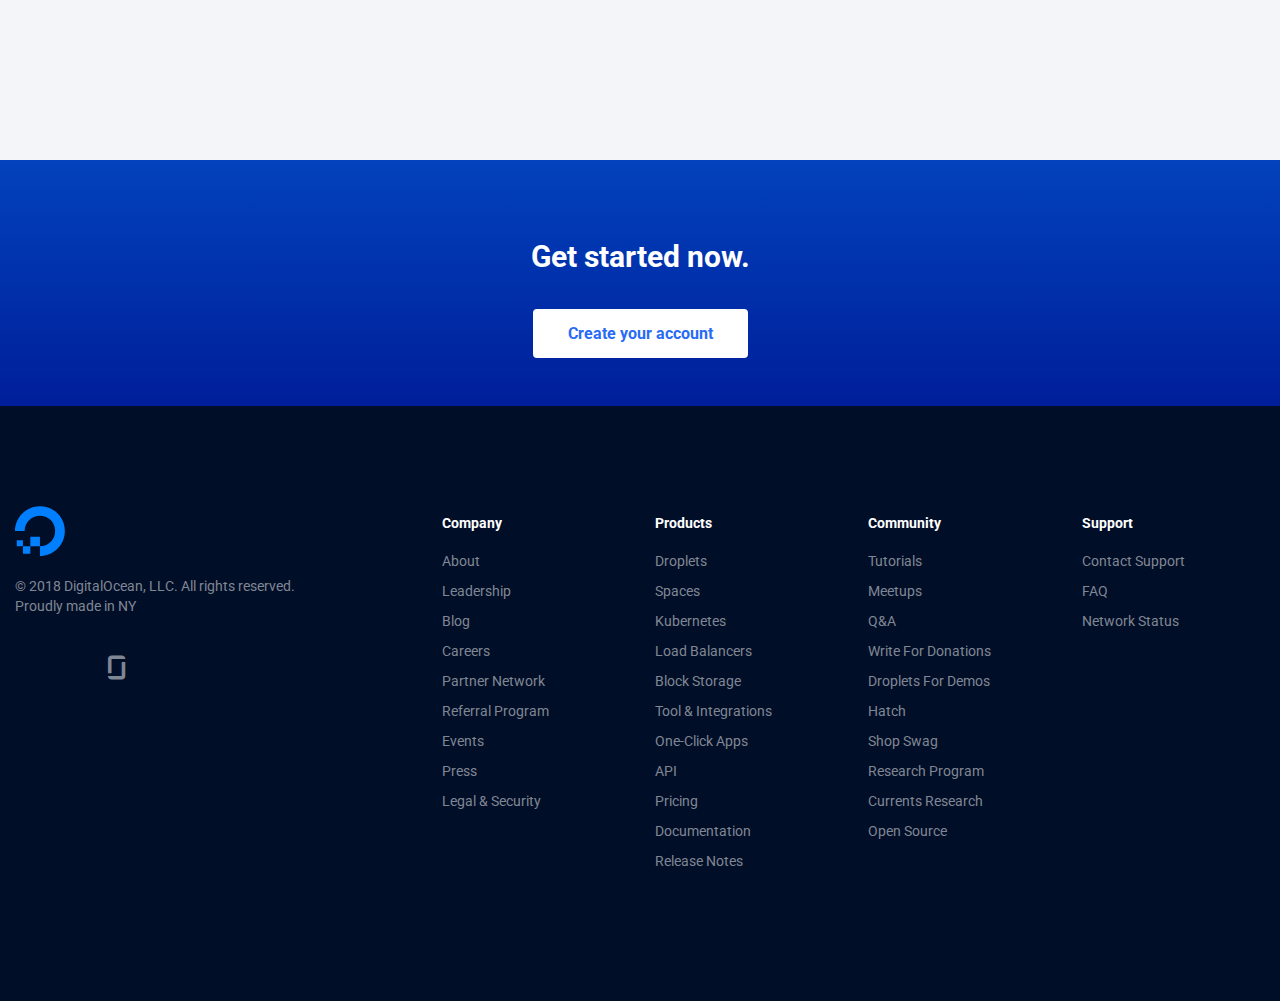
==== commit 3b6a39e7: "Project completed" ====
--- a/index.html
+++ b/index.html
@@ -4,513 +4,639 @@
   <head>
     <meta charset="utf-8">
     <meta name="viewport" content="width=device-width, initial-scale=1.0">
+    <link rel="shortcut icon" type="image/png" href="assets/favicon.png" />
     <link href="https://fonts.googleapis.com/css?family=Roboto:300,400,700,900" rel="stylesheet">
     <!-- bootstrap here -->
     <link rel="stylesheet" href="https://maxcdn.bootstrapcdn.com/bootstrap/3.3.7/css/bootstrap.min.css" integrity="sha384-BVYiiSIFeK1dGmJRAkycuHAHRg32OmUcww7on3RYdg4Va+PmSTsz/K68vbdEjh4u" crossorigin="anonymous">
     <!-- custom classes here -->
     <link rel="stylesheet" href="https://use.fontawesome.com/releases/v5.4.2/css/all.css" integrity="sha384-/rXc/GQVaYpyDdyxK+ecHPVYJSN9bmVFBvjA/9eOB+pb3F2w2N6fc5qB9Ew5yIns" crossorigin="anonymous">
     <link rel="stylesheet" href="css/style.css">
+    <link rel="stylesheet" href="css/glassdoor.css">
     <link rel="stylesheet" href="css/custom_classes.css">
-    <title></title>
+    <title>DigitalOcean: Cloud Computing, Simplicity at Scale</title>
   </head>
 
   <body>
-    <!-- header nav bar -->
-    <div class="header">
-      <div class="container">
-        <div class="row">
-          <div class="col-lg-2 col-xs-10">
-            <div class="header_logo">
-              <a href=""><img class="mg_top_12" src="assets/main_logo.svg" alt=""></a>
-            </div>
-          </div>
-          <div class="visible-lg-block col-lg-5">
-            <div class="header_left">
-              <div class="header_left_item float_lt mg_rt_5 mg_lt_40">
-                <a href="#">Products</a>
-              </div>
-              <div class="header_left_item float_lt mg_rt_25">
-                <a href=""><i class="fas fa-caret-down"></i></a>
-              </div>
-              <div class="header_left_item float_lt mg_rt_25">
-                <a href="#">Customers</a>
-              </div>
-              <div class="header_left_item float_lt mg_rt_5">
-                <a href="#">Community</a>
-              </div>
-              <div class="header_left_item float_lt mg_rt_25">
-                <a href=""><i class="fas fa-caret-down"></i></a>
-              </div>
-              <div class="header_left_item float_lt">
-                <a href="#">Pricing</a>
-              </div>
-            </div>
-          </div>
-          <div class="visible-lg-block col-lg-5">
-            <div class="header_right float_rt">
-              <div class="header_right_item float_lt mg_rt_25">
-                <a href="#">Docs</a>
-              </div>
-              <div class="header_right_item float_lt mg_rt_5">
-                <a href="#">Support</a>
-              </div>
-              <div class="header_right_item float_lt mg_rt_25">
-                <a href=""><i class="fas fa-caret-down"></i></a>
-              </div>
-              <div class="header_right_item float_lt mg_rt_25">
-                <a href="#">Login</a>
-              </div>
-              <div class="header_right_item float_lt text-capitalize">
-                <a class="btn_sign" href="#">sign up</a>
-              </div>
-            </div>
-          </div>
-          <div class="hidden-lg col-xs-2 hamburger text-right">
-            <a href="#"><i class="fas fa-bars"></i></a>
-          </div>
-        </div>
-      </div>
-    </div>
-    <!-- main jumbotron section -->
-    <div class="jumbotron_main">
-      <div class="container">
-        <div class="row">
-          <div class="col-xs-12 col-sm-6">
-            <div class="jumbotron_main_title">
-              <h1>The simplest cloud platform for developers & teams</h1>
-            </div>
-            <div class="jumbotron_main_desc">
-              <p>Deploy, manage, and scale cloud applications faster and more efficiently on DigitalOcean. We make managing infrastructure easy for teams and businesses, whether you’re running one virtual machine or ten thousand.</p>
-            </div>
-          </div>
-          <div class="col-xs-12 col-sm-5 col-sm-offset-1">
-            <div class="jumbotron_main_form text-center">
-              <div class="">
-                <h3 class="col_db">Deploy your app in seconds.</h3>
-              </div>
-              <div class="">
-                <h3 class="col_bl">Get started now.</h3>
-              </div>
-              <div class="mg_top_15">
-                <input type="text" name="" value="" placeholder="Email Address">
-              </div>
-              <div class="mg_top_15">
-                <input type="text" name="" value="" placeholder="Password">
-              </div>
-              <div class="btn_full mg_top_15">
-                <a href="#">Create your account</a>
-              </div>
-              <div class="btn_empty mg_top_15 pos_rel">
-                <img class="center_v" src="assets/google_logo_small.png" alt="">
-                <a href="#">Sign up with Google</a>
-              </div>
-              <div class="mg_top_15">
-                <p class="fs_12">By signing up you agree to the <a href="">Terms of Service</a>.</a>
-              </div>
-            </div>
-          </div>
-        </div>
-      </div>
-    </div>
-    <!-- customers stories section -->
-    <div class="stories">
-      <div class="container">
-        <!-- header row -->
-        <div class="row">
-          <div class="col-xs-12">
-            <div class="text-uppercase text-center">
-              <h2>innovative BUSINESSES trust DIGITALOCEAN</h2>
-            </div>
-          </div>
-        </div>
-        <!-- images row -->
-        <div class="row mg_top_20">
-          <div class="col-xs-12 text-center">
-            <div class="customers_item">
-              <img src="assets/stories_docker.png" alt="">
-            </div>
-            <div class="customers_item">
-              <img src="assets/stories_gitlab.png" alt="">
-            </div>
-            <div class="customers_item">
-              <img src="assets/stories_slack.png" alt="">
-            </div>
-            <div class="customers_item">
-              <img src="assets/stories_hashicorp.png" alt="">
-            </div>
-            <div class="customers_item">
-              <img src="assets/stories_wework.png" alt="">
-            </div>
-            <div class="customers_item">
-              <img src="assets/stories_splunk.png" alt="">
-            </div>
-          </div>
-        </div>
-        <!-- new stories row -->
-        <div class="row mg_top_20">
-          <div class="col-xs-12">
-            <div class="view_more text-center">
-              <a class="fs_16 show_more" href=""><span>View customer stories</span></a>
-            </div>
-          </div>
-        </div>
-      </div>
-    </div>
-    <!-- deploy section -->
-    <div class="deploy">
-      <div class="container">
-        <!-- title row -->
-        <div class="row">
-          <div class="col-xs-12">
-            <div class="deploy_title text-center">
-              <h2>Deploy and scale seamlessly</h2>
-            </div>
-          </div>
-        </div>
-        <!-- paragraph row -->
-        <div class="row mg_top_20">
-          <div class="col-xs-12">
-            <div class="deploy_desc text-center">
-              <p>Our optimized configuration process saves your team time when running and scaling distributed applications, AI &amp; machine learning workloads, hosted services, client websites, or CI/CD environments.</p>
-            </div>
-          </div>
-        </div>
-        <!-- content row -->
-        <div class="row mg_top_50">
-          <div class="col-lg-2 col-lg-offset-1 col-sm-2 col-xs-12">
-            <div class="list_wrapper">
-              <ul class="text-capitalize">
-                <li class="item_active"><a href="">deploy</a></li>
-                <li><a href="">manage</a></li>
-                <li><a href="">secure</a></li>
-                <li><a href="">scale</a></li>
-                <li><a href="">monitor</a></li>
-              </ul>
-            </div>
-          </div>
-          <div class="col-lg-4 col-sm-5 col-xs-6 col_item_wrapper">
-            <div class="col_item">
-              <div class="">
-                <img src="assets/cluster.svg" alt="">
-              </div>
-              <h3>Cluster deployments</h3>
-              <div class="">
-                <p>Provision multiple Droplets (virtual machines) in seconds with our control panel, CLI, or directly against our API.</p>
-              </div>
-            </div>
-            <div class="col_item mg_top_60">
-              <div class="">
-                <img src="assets/apps.svg" alt="">
-              </div>
-              <h3>One-click apps</h3>
-              <div class="">
-                <p>Skip the install and configuration process with pre-built open source images supporting Rails, Cassandra, Docker, and more.</p>
-              </div>
-            </div>
-          </div>
-          <div class="col-lg-4 col-sm-5 col-xs-6 col_item_wrapper">
-            <div class="col_item">
-              <div class="">
-                <img src="assets/compute.svg" alt="">
-              </div>
-              <h3>Optimized compute types</h3>
-              <div class="">
-                <p>Provision multiple Droplets (virtual machines) in seconds with our control panel, CLI, or directly against our API.</p>
-              </div>
-            </div>
-            <div class="col_item mg_top_60">
-              <div class="">
-                <img src="assets/global.svg" alt="">
-              </div>
-              <h3>Global availability</h3>
-              <div class="">
-                <p>Provision multiple Droplets (virtual machines) in seconds with our control panel, CLI, or directly against our API.</p>
-              </div>
-            </div>
-          </div>
-        </div>
-      </div>
-    </div>
-    <!-- developers section -->
-    <div class="developers">
-      <div class="container">
-        <!-- developers title row -->
-        <div class="row">
-          <div class="col-xs-12">
-            <div class="developers_title text-center">
-              <h2>Designed for developers</h2>
-            </div>
-          </div>
-        </div>
-        <!-- developers description row -->
-        <div class="row">
-          <div class="col-xs-12">
-            <div class="developers_desc text-center">
-              <p>Build more and spend less time managing your infrastructure with our easy-to-use control panel and API.</p>
-            </div>
-          </div>
-        </div>
-        <!-- developers image -->
-        <div class="row">
-          <div class="col-xs-12 col-sm-10 col-sm-offset-1 col-lg-8 col-lg-offset-2">
-            <div class="hidden-xs pagination_arrow arrow_left center_v">
-              <a href="#"></a>
-            </div>
-            <div class="developers_screen text-center">
-              <img src="assets/developer_screen.jpg" alt="">
-            </div>
-            <div class="hidden-xs pagination_arrow arrow_right arrow_active center_v">
-              <a href="#"></a>
-            </div>
-          </div>
-        </div>
-        <!-- developers image description -->
-        <div class="row mg_top_30">
-          <div class="col-xs-12">
-            <div class="text-center fs_16 col_lg">
-              <p class="">Create compute servers in 55 seconds or less</p>
-            </div>
-          </div>
-        </div>
-        <!-- developers pagination -->
-        <div class="row text-center">
-          <div class="col-xs-12">
-            <div class="pagination_links mg_top_30">
-              <ul>
-                <li>
-                  <a class="page_item current_page" href=""></a>
-                </li>
-                <li>
-                  <a class="page_item" href=""></a>
-                </li>
-                <li>
-                  <a class="page_item" href=""></a>
-                </li>
-                <li>
-                  <a class="page_item" href=""></a>
-                </li>
-              </ul>
-            </div>
-          </div>
-        </div>
-      </div>
-    </div>
-    <!-- features section -->
-    <div class="features">
-      <div class="container">
-        <div class="row">
-          <div class="col-xs-12">
-            <div class="features_title text-center">
-              <h2>The features your business needs</h2>
-            </div>
-          </div>
-        </div>
-        <div class="row">
-          <div class="col-xs-4">
-            <div class="features_asset">
-              <img src="assets/predictable.svg" alt="">
-            </div>
-            <div class="features_title">
-              <h3>Predictable pricing</h3>
-            </div>
-            <div class="features_desc">
-              <p>Leave complex pricing structures behind. Always know what you’ll pay per month with a flat, industry-leading pricing structure.</p>
-            </div>
-            <div class="features_link">
-              <a href="#">Privacy</a>
-            </div>
-          </div>
-          <div class="col-xs-4">
-            <div class="features_asset">
-              <img src="assets/world.svg" alt="">
-            </div>
-            <div class="features_title">
-              <h3>World-class service</h3>
-            </div>
-            <div class="features_desc">
-              <p>Free round-the-clock technical support for all customers. You’ll feel the love.</p>
-            </div>
-            <div class="features_link">
-              <a href="#">Support</a>
-            </div>
-          </div>
-          <div class="col-xs-4">
-            <div class="features_asset">
-              <img src="assets/reliable.svg" alt="">
-            </div>
-            <div class="features_title">
-              <h3>Reliable platform</h3>
-            </div>
-            <div class="features_desc">
-              <p>More than 100,000 developer teams worldwide trust DigitalOcean to support their business with a 99.99% uptime SLA for all services.</p>
-            </div>
-            <div class="features_link">
-              <a href="#">Security</a>
-            </div>
-          </div>
-        </div>
-      </div>
-    </div>
-    <!-- world map section -->
-    <div class="world_map">
-      <div class="container">
-        <div class="row">
-          <div class="col-xs-8 col-xs-offset-2">
-            <div class="world_map_tile text-center">
-              <h2>Service your customers around the world from 12 regions.</h2>
-            </div>
-          </div>
-        </div>
-        <div class="row">
-          <div class="col-xs-12 col-md-6">
-            <div class="world_map_table">
-              <table>
-                <tr>
-                  <td class="city_code text-uppercase">ams2</td>
-                  <td class="city_desc text-capitalize">Amsterdam, Netherlands</td>
-                  <td class="text-right"><a class="city_link show_more" href>Test speed</a></td>
-                </tr>
-                <tr>
-                  <td class="city_code text-uppercase">ams3</td>
-                  <td class="city_desc text-capitalize">Amsterdam, Netherlands</td>
-                  <td class="text-right"><a class="city_link show_more" href>Test speed</a></td>
-                </tr>
-                <tr>
-                  <td class="city_code text-uppercase">blr1</td>
-                  <td class="city_desc text-capitalize">Bangalore, India</td>
-                  <td class="text-right"><a class="city_link show_more" href>Test speed</a></td>
-                </tr>
-                <tr>
-                  <td class="city_code text-uppercase">fra1</td>
-                  <td class="city_desc text-capitalize">Frankfurt, Germany</td>
-                  <td class="text-right"><a class="city_link show_more" href>Test speed</a></td>
-                </tr>
-                <tr>
-                  <td class="city_code text-uppercase">lon1</td>
-                  <td class="city_desc text-capitalize">London, UK</td>
-                  <td class="text-right"><a class="city_link show_more" href>Test speed</a></td>
-                </tr>
-                <tr>
-                  <td class="city_code text-uppercase">nyc1</td>
-                  <td class="city_desc text-capitalize">New York, USA</td>
-                  <td class="text-right"><a class="city_link show_more" href>Test speed</a></td>
-                </tr>
-              </table>
-            </div>
-          </div>
-          <div class="col-xs-12 col-md-6">
-            <div class="world_map_table">
-              <table>
-                <tr>
-                  <td class="city_code text-uppercase">nyc2</td>
-                  <td class="city_desc text-capitalize">New York, USA</td>
-                  <td class="text-right"><a class="city_link show_more" href>Test speed</a></td>
-                </tr>
-                <tr>
-                  <td class="city_code text-uppercase">nyc3</td>
-                  <td class="city_desc text-capitalize">New York, USA</td>
-                  <td class="text-right"><a class="city_link show_more" href>Test speed</a></td>
-                </tr>
-                <tr>
-                  <td class="city_code text-uppercase">sf01</td>
-                  <td class="city_desc text-capitalize">San Francisco, USA</td>
-                  <td class="text-right"><a class="city_link show_more" href>Test speed</a></td>
-                </tr>
-                <tr>
-                  <td class="city_code text-uppercase">sf02</td>
-                  <td class="city_desc text-capitalize">San Francisco, USA</td>
-                  <td class="text-right"><a class="city_link show_more" href>Test speed</a></td>
-                </tr>
-                <tr>
-                  <td class="city_code text-uppercase">sgp1</td>
-                  <td class="city_desc text-capitalize">singapore</td>
-                  <td class="text-right"><a class="city_link show_more" href>Test speed</a></td>
-                </tr>
-                <tr>
-                  <td class="city_code text-uppercase">tor1</td>
-                  <td class="city_desc text-capitalize">Toronto, Canada</td>
-                  <td class="text-right"><a class="city_link show_more" href>Test speed</a></td>
-                </tr>
-              </table>
-            </div>
-          </div>
-        </div>
-      </div>
-    </div>
-    <!-- DEVELOPMENT TEAMS SECTION -->
-    <div class="teams">
-      <div class="container">
-        <div class="row">
-          <div class="col-xs-12">
-            <div class="teams_title text-center mg_bt_40">
-              <h2>Development teams love DigitalOcean</h2>
-            </div>
-          </div>
-        </div>
-        <div class="row">
-          <div class="col-xs-12 col-sm-10 col-sm-offset-1 col-lg-8 col-lg-offset-2">
-            <div class="hidden-xs pagination_arrow arrow_left center_v">
-              <a href="#"></a>
-            </div>
-            <div class="teams_love_box text-center">
-              <div class="teams_love_box_image mg_bt_50">
-                <img src="assets/rockerbox.png" alt="">
-              </div>
-              <div class="teams_love_box_desc mg_bt_30">
-                <p>"We have been able to make scaling the technical infrastructure of our business cost effective and efficient".</p>
-              </div>
-              <div class="teams_love_box_name mg_bt_5">
-                <span>Rick O'Toole</span>
-              </div>
-              <div class="teams_love_box_role mg_bt_30">
-                <span>Co-founder and CTO</span>
-              </div>
-              <div class="teams_love_box_link">
-                <a class="show_more" href="#">Read story</a>
-              </div>
-            </div>
-            <div class="hidden-xs pagination_arrow arrow_right arrow_active center_v">
-              <a href="#"></a>
-            </div>
-          </div>
-        </div>
-        <div class="row text-center">
-          <div class="col-xs-12">
-            <div class="pagination_links mg_top_30">
-              <ul>
-                <li>
-                  <a class="page_item current_page" href=""></a>
-                </li>
-                <li>
-                  <a class="page_item" href=""></a>
-                </li>
-                <li>
-                  <a class="page_item" href=""></a>
-                </li>
-              </ul>
-            </div>
-          </div>
-        </div>
-      </div>
-    </div>
-    <!-- FOOTER TOP SECTION -->
-    <div class="footer">
-      <div class="footer_top text-center">
+    <div class="body_wrapper pos_rel">
+      <!-- HEADER NAV BAR -->
+      <div class="header">
         <div class="container">
           <div class="row">
-            <div class="col-xs-12">
-              <div class="footer_top_title">
-                <h3>Get started now.</h3>
-              </div>
-            </div>
-          </div>
-          <div class="row mg_top_40">
-            <div class="col-xs-12">
-              <div class="footer_top_create">
-                <a href="#">Create your account</a>
-              </div>
-            </div>
-          </div>
+            <div class="col-lg-2 col-xs-10">
+              <div class="header_logo tooltip_wrapper">
+                <span class="tooltip_content">OceanDive home</span>
+                <a href=""><img class="mg_top_12" src="assets/main_logo.svg" alt=""></a>
+              </div>
+            </div>
+            <div class="visible-lg-block col-lg-5">
+              <div class="header_left">
+                <div class="header_left_item float_lt mg_rt_5 mg_lt_40">
+                  <a href="#">Products</a>
+                </div>
+                <div class="header_left_item float_lt mg_rt_25">
+                  <a href=""><i class="fas fa-caret-down"></i></a>
+                </div>
+                <div class="header_left_item float_lt mg_rt_25">
+                  <a href="#">Customers</a>
+                </div>
+                <div class="header_left_item float_lt mg_rt_5">
+                  <a href="#">Community</a>
+                </div>
+                <div class="header_left_item float_lt mg_rt_25">
+                  <a href=""><i class="fas fa-caret-down"></i></a>
+                </div>
+                <div class="header_left_item float_lt">
+                  <a href="#">Pricing</a>
+                </div>
+              </div>
+            </div>
+            <div class="visible-lg-block col-lg-5">
+              <div class="header_right float_rt">
+                <div class="header_right_item float_lt mg_rt_25">
+                  <a href="#">Docs</a>
+                </div>
+                <div class="header_right_item float_lt mg_rt_5">
+                  <a href="#">Support</a>
+                </div>
+                <div class="header_right_item float_lt mg_rt_25">
+                  <a href=""><i class="fas fa-caret-down"></i></a>
+                </div>
+                <div class="header_right_item float_lt mg_rt_25">
+                  <a href="#">Login</a>
+                </div>
+                <div class="header_right_item float_lt text-capitalize">
+                  <a class="btn_sign" href="#">sign up</a>
+                </div>
+              </div>
+            </div>
+            <div class="hidden-lg col-xs-2 hamburger text-right">
+              <a href="#"><i class="fas fa-bars"></i></a>
+            </div>
+          </div>
+        </div>
+      </div>
+      <!-- MAIN JUMBOTRON SECTION -->
+      <div class="jumbotron_main">
+        <div class="container-fluid">
+          <div class="row">
+            <div class="col-xs-12 col-sm-6">
+              <div class="jumbotron_main_title">
+                <h1 class="title_h1 col_w">The simplest cloud platform for developers & teams</h1>
+              </div>
+              <div class="jumbotron_main_desc">
+                <p>Deploy, manage, and scale cloud applications faster and more efficiently on DigitalOcean. We make managing infrastructure easy for teams and businesses, whether you’re running one virtual machine or ten thousand.</p>
+              </div>
+            </div>
+            <div class="col-xs-12 col-sm-5 col-sm-offset-1">
+              <div class="jumbotron_main_form text-center">
+                <div class="form_item">
+                  <h3 class="title_h3 col_db">Deploy your app in seconds.</h3>
+                </div>
+                <div class="form_item">
+                  <h3 class="title_h3 col_bl">Get started now.</h3>
+                </div>
+                <div class="form_item mg_top_15">
+                  <input type="text" name="" value="" placeholder="Email Address">
+                </div>
+                <div class="form_item mg_top_15">
+                  <input type="text" name="" value="" placeholder="Password">
+                </div>
+                <div class="form_item btn_full mg_top_15">
+                  <a href="#">Create your account</a>
+                </div>
+                <div class="form_item btn_empty mg_top_15 pos_rel">
+                  <img class="center_v" src="assets/google_logo_small.png" alt="">
+                  <a href="#">Sign up with Google</a>
+                </div>
+                <div class="form_item mg_top_30">
+                  <p class="fs_12">By signing up you agree to the <a href="">Terms of Service</a>.</a>
+                </div>
+              </div>
+            </div>
+          </div>
+        </div>
+      </div>
+      <!-- CUSTOMERS STORIES SECTION -->
+      <div class="stories">
+        <div class="container">
+          <!-- header row -->
+          <div class="row">
+            <div class="col-xs-12">
+              <div class="stories_title text-uppercase text-center">
+                <h5 class="title_h5 col_lc">innovative BUSINESSES trust DIGITALOCEAN</h5>
+              </div>
+            </div>
+          </div>
+          <!-- images row -->
+          <div class="row mg_top_20">
+            <div class="col-xs-12 text-center">
+              <div class="customers_item">
+                <img src="assets/stories_docker.png" alt="">
+              </div>
+              <div class="customers_item">
+                <img src="assets/stories_gitlab.png" alt="">
+              </div>
+              <div class="customers_item">
+                <img src="assets/stories_slack.png" alt="">
+              </div>
+              <div class="customers_item">
+                <img src="assets/stories_hashicorp.png" alt="">
+              </div>
+              <div class="customers_item">
+                <img src="assets/stories_wework.png" alt="">
+              </div>
+              <div class="customers_item">
+                <img src="assets/stories_splunk.png" alt="">
+              </div>
+            </div>
+          </div>
+          <!-- new stories row -->
+          <div class="row mg_top_20">
+            <div class="col-xs-12">
+              <div class="view_more text-center">
+                <a class="fs_16 show_more" href=""><span>View customer stories</span></a>
+              </div>
+            </div>
+          </div>
+        </div>
+      </div>
+      <!-- DEPLOY SECTION -->
+      <div class="deploy">
+        <div class="container">
+          <!-- title row -->
+          <div class="row">
+            <div class="col-xs-12">
+              <div class="deploy_title text-center">
+                <h2 class="title_h2 col_db">Deploy and scale seamlessly</h2>
+              </div>
+            </div>
+          </div>
+          <!-- paragraph row -->
+          <div class="row mg_top_20">
+            <div class="col-xs-12">
+              <div class="deploy_desc text-center">
+                <p class="fs_20 col_pa">Our optimized configuration process saves your team time when running and scaling distributed applications, AI &amp; machine learning workloads, hosted services, client websites, or CI/CD environments.</p>
+              </div>
+            </div>
+          </div>
+          <!-- content row -->
+          <div class="row mg_top_50">
+            <div class="col-lg-2 col-lg-offset-1 col-sm-2 col-xs-12 mg_bt_30">
+              <div class="list_wrapper">
+                <ul class="text-capitalize">
+                  <li class="item_active"><a href="">deploy</a></li>
+                  <li><a href="">manage</a></li>
+                  <li><a href="">secure</a></li>
+                  <li><a href="">scale</a></li>
+                  <li><a href="">monitor</a></li>
+                </ul>
+              </div>
+            </div>
+            <div class="col-lg-4 col-sm-5 col-xs-6">
+              <div class="deploy_item">
+                <div class="deploy_item_image">
+                  <img src="assets/cluster.svg" alt="">
+                </div>
+                <div class="deploy_item_title">
+                  <h4 class="title_h4 col_db">Cluster deployments</h4>
+                </div>
+                <div class="deploy_item_desc">
+                  <p class="fs_16 col_pa">Provision multiple Droplets (virtual machines) in seconds with our control panel, CLI, or directly against our API.</p>
+                </div>
+              </div>
+              <div class="deploy_item mg_top_60">
+                <div class="deploy_item_image">
+                  <img src="assets/apps.svg" alt="">
+                </div>
+                <div class="deploy_item_title">
+                  <h4 class="title_h4 col_db">One-click apps</h4>
+                </div>
+                <div class="deploy_item_desc">
+                  <p class="fs_16 col_pa">Skip the install and configuration process with pre-built open source images supporting Rails, Cassandra, Docker, and more.</p>
+                </div>
+              </div>
+            </div>
+            <div class="col-lg-4 col-sm-5 col-xs-6">
+              <div class="deploy_item">
+                <div class="deploy_item_image">
+                  <img src="assets/compute.svg" alt="">
+                </div>
+                <div class="deploy_item_title">
+                  <h4 class="title_h4 col_db">Optimized compute types</h4>
+                </div>
+                <div class="deploy_item_desc">
+                  <p class="fs_16 col_pa">Provision multiple Droplets (virtual machines) in seconds with our control panel, CLI, or directly against our API.</p>
+                </div>
+              </div>
+              <div class="deploy_item mg_top_60">
+                <div class="deploy_item_image">
+                  <img src="assets/global.svg" alt="">
+                </div>
+                <div class="deploy_item_title">
+                  <h4 class="title_h4 col_db">Global availability</h4>
+                </div>
+                <div class="deploy_item_desc">
+                  <p class="fs_16 col_pa">Provision multiple Droplets (virtual machines) in seconds with our control panel, CLI, or directly against our API.</p>
+                </div>
+              </div>
+            </div>
+          </div>
+        </div>
+      </div>
+      <!-- developers section -->
+      <div class="developers">
+        <div class="container">
+          <!-- developers title row -->
+          <div class="row">
+            <div class="col-xs-12">
+              <div class="developers_title text-center">
+                <h2 class="title_h2 col_db">Designed for developers</h2>
+              </div>
+            </div>
+          </div>
+          <!-- developers description row -->
+          <div class="row mg_bt_70">
+            <div class="col-xs-12">
+              <div class="developers_desc text-center">
+                <p class="fs_20 col_pa">Build more and spend less time managing your infrastructure with our easy-to-use control panel and API.</p>
+              </div>
+            </div>
+          </div>
+          <!-- developers image -->
+          <div class="row">
+            <div class="col-xs-12 col-sm-10 col-sm-offset-1 col-lg-8 col-lg-offset-2">
+              <div class="hidden-xs pagination_arrow arrow_left center_v">
+                <a href="#"></a>
+              </div>
+              <div class="developers_screen text-center change_opacity">
+                <img src="assets/developer_screen.jpg" alt="">
+              </div>
+              <div class="hidden-xs pagination_arrow arrow_right arrow_active center_v">
+                <a href="#"></a>
+              </div>
+            </div>
+          </div>
+          <!-- developers image description -->
+          <div class="row mg_top_30">
+            <div class="col-xs-12">
+              <div class="text-center">
+                <p class="fs_16 col_lg">Create compute servers in 55 seconds or less</p>
+              </div>
+            </div>
+          </div>
+          <!-- developers pagination -->
+          <div class="row text-center">
+            <div class="col-xs-12">
+              <div class="pagination_links mg_top_30">
+                <ul>
+                  <li>
+                    <a class="page_item current_page" href=""></a>
+                  </li>
+                  <li>
+                    <a class="page_item" href=""></a>
+                  </li>
+                  <li>
+                    <a class="page_item" href=""></a>
+                  </li>
+                  <li>
+                    <a class="page_item" href=""></a>
+                  </li>
+                </ul>
+              </div>
+            </div>
+          </div>
+        </div>
+      </div>
+      <!-- FEATURES SECTION -->
+      <div class="features">
+        <div class="container">
+          <div class="row">
+            <div class="col-xs-12">
+              <div class="features_title text-center">
+                <h2 class="title_h2 col_db">The features your business needs</h2>
+              </div>
+            </div>
+          </div>
+          <div class="row">
+            <div class="col-xs-4">
+              <div class="features_asset mg_top_50">
+                <img src="assets/predictable.svg" alt="">
+              </div>
+              <div class="features_title">
+                <h4 class="title_h4 col_db">Predictable pricing</h4>
+              </div>
+              <div class="features_desc mg_top_20">
+                <p class="fs_16 col_pa">Leave complex pricing structures behind. Always know what you’ll pay per month with a flat, industry-leading pricing structure.</p>
+              </div>
+              <div class="features_link mg_top_20">
+                <a class="show_more fs_16 col_lk" href="#">Privacy</a>
+              </div>
+            </div>
+            <div class="col-xs-4">
+              <div class="features_asset mg_top_50">
+                <img src="assets/world.svg" alt="">
+              </div>
+              <div class="features_title">
+                <h4 class="title_h4 col_db">World-class service</h4>
+              </div>
+              <div class="features_desc mg_top_20">
+                <p class="fs_16 col_pa">Free round-the-clock technical support for all customers. You’ll feel the love.</p>
+              </div>
+              <div class="features_link mg_top_20">
+                <a class="show_more fs_16 col_lk" href="#">Support</a>
+              </div>
+            </div>
+            <div class="col-xs-4">
+              <div class="features_asset mg_top_50">
+                <img src="assets/reliable.svg" alt="">
+              </div>
+              <div class="features_title">
+                <h4 class="title_h4 col_db">Reliable platform</h4>
+              </div>
+              <div class="features_desc mg_top_20">
+                <p class="fs_16 col_pa">More than 100,000 developer teams worldwide trust DigitalOcean to support their business with a 99.99% uptime SLA for all services.</p>
+              </div>
+              <div class="features_link mg_top_20">
+                <a class="show_more fs_16 col_lk" href="#">Security</a>
+              </div>
+            </div>
+          </div>
+        </div>
+      </div>
+      <!-- world map section -->
+      <div class="world_map">
+        <div class="container">
+          <div class="row">
+            <div class="col-xs-8 col-xs-offset-2">
+              <div class="world_map_tile text-center">
+                <h2 class="title_h2 col_w">Service your customers around the world from 12 regions.</h2>
+              </div>
+            </div>
+          </div>
+          <div class="row">
+            <div class="col-xs-12 col-md-6">
+              <div class="world_map_table">
+                <table>
+                  <tr>
+                    <td class="city_code text-uppercase">ams2</td>
+                    <td class="city_desc text-capitalize">Amsterdam, Netherlands</td>
+                    <td class="text-right"><a class="city_link show_more" href>Test speed</a></td>
+                  </tr>
+                  <tr>
+                    <td class="city_code text-uppercase">ams3</td>
+                    <td class="city_desc text-capitalize">Amsterdam, Netherlands</td>
+                    <td class="text-right"><a class="city_link show_more" href>Test speed</a></td>
+                  </tr>
+                  <tr>
+                    <td class="city_code text-uppercase">blr1</td>
+                    <td class="city_desc text-capitalize">Bangalore, India</td>
+                    <td class="text-right"><a class="city_link show_more" href>Test speed</a></td>
+                  </tr>
+                  <tr>
+                    <td class="city_code text-uppercase">fra1</td>
+                    <td class="city_desc text-capitalize">Frankfurt, Germany</td>
+                    <td class="text-right"><a class="city_link show_more" href>Test speed</a></td>
+                  </tr>
+                  <tr>
+                    <td class="city_code text-uppercase">lon1</td>
+                    <td class="city_desc text-capitalize">London, UK</td>
+                    <td class="text-right"><a class="city_link show_more" href>Test speed</a></td>
+                  </tr>
+                  <tr>
+                    <td class="city_code text-uppercase">nyc1</td>
+                    <td class="city_desc text-capitalize">New York, USA</td>
+                    <td class="text-right"><a class="city_link show_more" href>Test speed</a></td>
+                  </tr>
+                </table>
+              </div>
+            </div>
+            <div class="col-xs-12 col-md-6">
+              <div class="world_map_table">
+                <table>
+                  <tr>
+                    <td class="city_code text-uppercase">nyc2</td>
+                    <td class="city_desc text-capitalize">New York, USA</td>
+                    <td class="text-right"><a class="city_link show_more" href>Test speed</a></td>
+                  </tr>
+                  <tr>
+                    <td class="city_code text-uppercase">nyc3</td>
+                    <td class="city_desc text-capitalize">New York, USA</td>
+                    <td class="text-right"><a class="city_link show_more" href>Test speed</a></td>
+                  </tr>
+                  <tr>
+                    <td class="city_code text-uppercase">sf01</td>
+                    <td class="city_desc text-capitalize">San Francisco, USA</td>
+                    <td class="text-right"><a class="city_link show_more" href>Test speed</a></td>
+                  </tr>
+                  <tr>
+                    <td class="city_code text-uppercase">sf02</td>
+                    <td class="city_desc text-capitalize">San Francisco, USA</td>
+                    <td class="text-right"><a class="city_link show_more" href>Test speed</a></td>
+                  </tr>
+                  <tr>
+                    <td class="city_code text-uppercase">sgp1</td>
+                    <td class="city_desc text-capitalize">singapore</td>
+                    <td class="text-right"><a class="city_link show_more" href>Test speed</a></td>
+                  </tr>
+                  <tr>
+                    <td class="city_code text-uppercase">tor1</td>
+                    <td class="city_desc text-capitalize">Toronto, Canada</td>
+                    <td class="text-right"><a class="city_link show_more" href>Test speed</a></td>
+                  </tr>
+                </table>
+              </div>
+            </div>
+          </div>
+        </div>
+      </div>
+      <!-- DEVELOPMENT TEAMS SECTION -->
+      <div class="teams">
+        <div class="container">
+          <div class="row">
+            <div class="col-xs-12">
+              <div class="teams_title text-center mg_bt_40">
+                <h2 class="title_h2 col_db">Development teams love DigitalOcean</h2>
+              </div>
+            </div>
+          </div>
+          <div class="row">
+            <div class="col-xs-12 col-sm-10 col-sm-offset-1 col-lg-8 col-lg-offset-2">
+              <div class="hidden-xs pagination_arrow arrow_left center_v">
+                <a href="#"></a>
+              </div>
+              <div class="teams_love_box text-center change_opacity">
+                <div class="teams_love_box_image mg_bt_50">
+                  <img src="assets/rockerbox.png" alt="">
+                </div>
+                <div class="teams_love_box_desc mg_bt_30">
+                  <p class="fs_22 col_pa">"We have been able to make scaling the technical infrastructure of our business cost effective and efficient".</p>
+                </div>
+                <div class="teams_love_box_name mg_bt_5">
+                  <span>Rick O'Toole</span>
+                </div>
+                <div class="teams_love_box_role mg_bt_30">
+                  <span class="fs_12 col_llg">Co-founder and CTO</span>
+                </div>
+                <div class="teams_love_box_link">
+                  <a class="show_more" href="#">Read story</a>
+                </div>
+              </div>
+              <div class="hidden-xs pagination_arrow arrow_right arrow_active center_v">
+                <a href="#"></a>
+              </div>
+            </div>
+          </div>
+          <div class="row text-center">
+            <div class="col-xs-12">
+              <div class="pagination_links mg_top_30">
+                <ul>
+                  <li>
+                    <a class="page_item current_page" href=""></a>
+                  </li>
+                  <li>
+                    <a class="page_item" href=""></a>
+                  </li>
+                  <li>
+                    <a class="page_item" href=""></a>
+                  </li>
+                </ul>
+              </div>
+            </div>
+          </div>
+        </div>
+      </div>
+      <!-- FOOTER TOP SECTION -->
+      <div class="footer">
+        <div class="footer_top text-center">
+          <div class="container">
+            <div class="row">
+              <div class="col-xs-12">
+                <div class="footer_top_title">
+                  <h3>Get started now.</h3>
+                </div>
+              </div>
+            </div>
+            <div class="row mg_top_40">
+              <div class="col-xs-12">
+                <div class="footer_top_create">
+                  <a href="#">Create your account</a>
+                </div>
+              </div>
+            </div>
+          </div>
+        </div>
+        <div class="footer_bottom">
+          <div class="container-fluid">
+            <div class="row">
+              <div class="col-md-4 col-sm-12">
+                <div class="footer_logo tooltip_wrapper">
+                  <span class="fs_12 tooltip_content">OceanDive home</span>
+                  <a href=""><img src="assets/small_logo.svg" alt=""></a>
+                </div>
+                <div class="footer_copyright mg_top_20">
+                  <span class="fs_14 col_ft">&copy; 2018 DigitalOcean, LLC. All rights reserved.</span>
+                </div>
+                <div class="footer_proud">
+                  <a href="#" class="fs_14 col_ft">Proudly made in NY</a>
+                </div>
+                <div class="footer_social_links mg_top_40 mg_bt_20">
+                  <ul>
+                    <li><a href="#"><i class="fab fa-twitter"></a></i></li>
+                    <li><a href=""><i class="fab fa-facebook-square"></a></i></li>
+                    <li><a href=""><i class="fab fa-instagram"></a></i></li>
+                    <li><a href=""><i class="fab fa-youtube"></a></i></li>
+                    <li><a href=""><i class="fab fa-linkedin"></a></i></li>
+                    <li><span class="icon-glass"></span></li>
+                  </ul>
+                </div>
+              </div>
+              <div class="col-md-2 col-xs-6 mg_bt_20">
+                <div class="footer_col_title">
+                  <h5 class="title_h5 col_w text-capitalize">Company</h5>
+                </div>
+                <div class="footer_col_list text-capitalize mg_top_20">
+                  <ul>
+                    <li><a class="fs_14 col_ft" href="#">about</a></li>
+                    <li><a class="fs_14 col_ft" href="#">leadership</a></li>
+                    <li><a class="fs_14 col_ft" href="#">blog</a></li>
+                    <li><a class="fs_14 col_ft" href="#">careers</a></li>
+                    <li><a class="fs_14 col_ft" href="#">partner network</a></li>
+                    <li><a class="fs_14 col_ft" href="#">referral program</a></li>
+                    <li><a class="fs_14 col_ft" href="#">events</a></li>
+                    <li><a class="fs_14 col_ft" href="#">press</a></li>
+                    <li><a class="fs_14 col_ft" href="#">legal &amp; security</a></li>
+                  </ul>
+                </div>
+              </div>
+              <div class="col-md-2 col-xs-6 mg_bt_20">
+                <div class="footer_col_title">
+                  <h5 class="title_h5 col_w text-capitalize">products</h5>
+                </div>
+                <div class="footer_col_list text-capitalize mg_top_20">
+                  <ul>
+                    <li><a class="fs_14 col_ft" href="#">droplets</a></li>
+                    <li><a class="fs_14 col_ft" href="#">spaces</a></li>
+                    <li><a class="fs_14 col_ft" href="#">Kubernetes</a></li>
+                    <li><a class="fs_14 col_ft" href="#">load balancers</a></li>
+                    <li><a class="fs_14 col_ft" href="#">block storage</a></li>
+                    <li><a class="fs_14 col_ft" href="#">tool &amp; integrations </a></li>
+                    <li><a class="fs_14 col_ft" href="#">One-click apps</a></li>
+                    <li><a class="fs_14 col_ft" href="#">API</a></li>
+                    <li><a class="fs_14 col_ft" href="#">pricing</a></li>
+                    <li><a class="fs_14 col_ft" href="#">documentation</a></li>
+                    <li><a class="fs_14 col_ft" href="#">release notes</a></li>
+                  </ul>
+                </div>
+              </div>
+              <div class="col-md-2 col-xs-6 mg_bt_20">
+                <div class="footer_col_title">
+                  <h5 class="title_h5 col_w text-capitalize">community</h5>
+                </div>
+                <div class="footer_col_list text-capitalize mg_top_20">
+                  <ul>
+                    <li><a class="fs_14 col_ft" href="#">tutorials</a></li>
+                    <li><a class="fs_14 col_ft" href="#">meetups</a></li>
+                    <li><a class="fs_14 col_ft" href="#">Q&amp;A</a></li>
+                    <li><a class="fs_14 col_ft" href="#">write for donations</a></li>
+                    <li><a class="fs_14 col_ft" href="#">droplets for demos</a></li>
+                    <li><a class="fs_14 col_ft" href="#">hatch</a></li>
+                    <li><a class="fs_14 col_ft" href="#">shop swag</a></li>
+                    <li><a class="fs_14 col_ft" href="#">research program</a></li>
+                    <li><a class="fs_14 col_ft" href="#">currents research</a></li>
+                    <li><a class="fs_14 col_ft" href="#">open source</a></li>
+                  </ul>
+                </div>
+              </div>
+              <div class="col-md-2 col-xs-6">
+                <div class="footer_col_title">
+                  <h5 class="title_h5 col_w text-capitalize">support</h5>
+                </div>
+                <div class="footer_col_list text-capitalize mg_top_20">
+                  <ul>
+                    <li><a class="fs_14 col_ft" href="#">contact support</a></li>
+                    <li><a class="fs_14 col_ft" href="#">FAQ</a></li>
+                    <li><a class="fs_14 col_ft" href="#">network status</a></li>
+                  </ul>
+                </div>
+              </div>
+            </div>
+          </div>
+        </div>
+      </div>
+      <div class="chat_bot clear_aft">
+        <div class="bot_text_wrapper">
+          <div class="bot_close">
+            <a href=""><i class="fas fa-times-circle"></i></a>
+          </div>
+          <div class="bot_text">
+            <a href="" class="fs_16 col_db">Can I help you answer any questions<br>you have about DigitalOcean?</a>
+          </div>
+        </div>
+        <div class="bot_image">
+          <a href=""><img src="assets/chatbot.png" alt=""></a>
+        </div>
+        <div class="bot_count text-center">
+          <span class="fw_700 col_w">2</span>
         </div>
       </div>
     </div>
--- a/css/style.css
+++ b/css/style.css
@@ -2,7 +2,34 @@
   font-family: 'Roboto', sans-serif;
 }
 
-/* colors */
+/* TOOLTIP */
+.tooltip_wrapper {
+  position: relative;
+  display: inline-block;
+}
+
+.tooltip_content {
+  opacity: 0;
+  visibility: hidden;
+  bottom: -40px;
+  left: 0;
+  background-color: #939eb5;
+  color: #031b4e;
+  text-align: center;
+  padding: 5px;
+  position: absolute;
+  z-index: 1;
+  transition-delay: .3s;
+  transition-duration: .5s;
+  white-space: nowrap;
+}
+
+.tooltip_wrapper:hover .tooltip_content {
+  visibility: visible;
+  opacity: 1;
+}
+
+/* COLORS */
 .col_db {
   color: #031b4e;
 }
@@ -13,6 +40,52 @@
 
 .col_lg {
   color: #4b5d82;
+}
+
+.col_llg {
+  color: #73809c;
+}
+
+.col_lc {
+  color: #939eb5;
+}
+
+.col_pa {
+  color: #4f6084;
+}
+
+.col_lk {
+  color: #0069ff;
+}
+
+.col_ft {
+  color: #808794;
+}
+
+/* TITLES FONT SIZE */
+.title_h1 {
+  font-size: 62px;
+  font-weight: 700;
+}
+
+.title_h2 {
+  font-size: 36px;
+  font-weight: 700;
+}
+
+.title_h3 {
+  font-size: 30px;
+  font-weight: 700;
+}
+
+.title_h4 {
+  font-size: 18px;
+  font-weight: 700;
+}
+
+.title_h5 {
+  font-size: 14px;
+  font-weight: 700;
 }
 
 /* PAGINATION CLASSES */
@@ -109,6 +182,31 @@
   font-weight: 700;
   -webkit-font-smoothing: antialiased;
   font-family: "Font Awesome 5 Free";
+}
+
+/* SHARED ANIMATION */
+@keyframes opacity_transition {
+  0% {
+    opacity: 0;
+  }
+
+  100% {
+    opacity: 1;
+  }
+}
+
+.change_opacity {
+  opacity: 0;
+  animation-name: opacity_transition;
+  animation-duration: 1s;
+  animation-delay: 1s;
+  animation-timing-function: ease;
+  animation-fill-mode: forwards;
+}
+
+/* BODY WRAPPER */
+.body_wrapper {
+  min-width: 380px;
 }
 
 /* HEADER SECTION */
@@ -197,20 +295,14 @@
   }
 }
 
-.jumbotron_main_title h1 {
-  font-size: 62px;
-  color: white;
-  font-weight: 700;
-}
-
 @media screen and (max-width: 1200px) {
-  .jumbotron_main_title h1 {
+  .jumbotron_main_title>h1 {
     font-size: 46px;
   }
 }
 
 @media screen and (max-width: 1200px) {
-  .jumbotron_main_title h1 {
+  .jumbotron_main_title>h1 {
     font-size: 40px;
   }
 }
@@ -228,12 +320,7 @@
   border-radius: 5px;
 }
 
-.jumbotron_main_form>div>h3 {
-  font-size: 30px;
-  font-weight: 700;
-}
-
-.jumbotron_main_form>div>input {
+.form_item>input {
   width: 100%;
   padding: 15px;
   border-radius: 5px;
@@ -241,13 +328,13 @@
   font-size: 16px;
 }
 
-.jumbotron_main_form>div>input:focus {
+.form_item>input:focus {
   outline: none;
   border: 1px solid #183bf5;
   transition: 0.5s ease;
 }
 
-.jumbotron_main_form>div[class*="btn_"] a {
+.form_item[class*="btn_"] a {
   display: inline-block;
   width: 100%;
   padding: 15px 0;
@@ -258,34 +345,35 @@
   transition: .4s ease;
 }
 
-.jumbotron_main_form>div>a {
-  text-decoration: none;
-}
-
-.jumbotron_main_form>div>p>a {
+.form_item a {
+  text-decoration: none;
+}
+
+.form_item>p>a {
   color: #0069ff;
   text-decoration: underline;
-}
-
-.jumbotron_main_form>div>p>a:hover {
+  transition: .4s ease;
+}
+
+.form_item>p>a:hover {
   color: #0069ff;
 }
 
-.jumbotron_main_form .btn_full a {
+.form_item.btn_full>a {
   color: white;
   background-color: #0069ff;
 }
 
-.jumbotron_main_form .btn_full a:hover {
+.form_item.btn_full>a:hover {
   background-color: #183bf5;
 }
 
-.jumbotron_main_form .btn_empty a {
+.form_item.btn_empty a {
   color: #757575;
   box-shadow: 0 1px 5px lightgrey;
 }
 
-.jumbotron_main_form .btn_empty img {
+.form_item.btn_empty img {
   display: block;
   position: absolute;
   left: 15px;
@@ -293,7 +381,7 @@
   height: auto;
 }
 
-.jumbotron_main_form .btn_empty a:hover {
+.form_item.btn_empty a:hover {
   background-color: #eeeeee;
 }
 
@@ -303,16 +391,6 @@
   padding: 40px 0;
 }
 
-.stories_customers {
-  margin: 0 auto;
-}
-
-.stories h2 {
-  font-size: 14px;
-  font-weight: 700;
-  color: #939eb5;
-}
-
 .stories .view_more a {
   font-weight: 700;
   color: #276bf6;
@@ -341,7 +419,7 @@
   padding: 0 20px;
 }
 
-/* deploy section */
+/* DEPLOY SECTION */
 .deploy {
   padding: 100px 0;
   background-color: white;
@@ -353,17 +431,6 @@
   }
 }
 
-.deploy_title h2 {
-  font-size: 36px;
-  font-weight: 700;
-  color: #031b4e;
-}
-
-.deploy_desc p {
-  font-size: 20px;
-  color: #4f6084;
-}
-
 .list_wrapper ul {
   list-style-type: none;
   padding: 0;
@@ -396,16 +463,6 @@
 
 .deploy .item_active a:hover {
   cursor: text;
-}
-
-.col_item h3 {
-  color: #031b4e;
-  font-size: 18px;
-}
-
-.col_item p {
-  color: #4f6084;
-  font-size: 16px;
 }
 
 /* DEVELOPERS SECTION */
@@ -414,74 +471,23 @@
   padding: 140px 0;
 }
 
-.developers_title h2 {
-  font-size: 36px;
-  font-weight: 700;
-  color: #031b4e;
-}
-
-.developers_desc p {
-  font-size: 20px;
-  color: #4f6084;
-  margin-bottom: 70px;
-}
-
 .developers_screen>img {
   width: 100%;
 }
 
+.developers_screen>img:hover {
+  cursor: grab;
+}
+
 /* FEATURE SECTION */
 .features {
   background-color: white;
   padding: 100px 0;
 }
 
-.features h2 {
-  font-size: 36px;
-  font-weight: 700;
-  color: #031b4e;
-}
-
-.features h3 {
-  font-size: 18px;
-  font-weight: 700;
-  color: #031b4e;
-}
-
-.features p {
-  font-size: 16px;
-  color: #4f6084;
-}
-
-.features .features_asset {
-  margin-top: 50px;
-}
-
-.features .features_desc,
-.features .features_link {
-  margin-top: 20px;
-}
-
-.features .features_link a {
-  font-size: 16px;
-  color: #0069ff;
-}
-
 .features .features_link a:hover {
   text-decoration: none;
   color: #2361de;
-}
-
-.features .features_link a::after {
-  content: "\f105";
-  margin-left: 10px;
-  font-style: normal;
-  font-variant: normal;
-  text-rendering: auto;
-  -webkit-font-smoothing: antialiased;
-  font-family: "Font Awesome 5 Free";
-  font-weight: 900;
-  font-size: 16px;
 }
 
 /* WORLD MAP SECTION */
@@ -493,12 +499,6 @@
   background-position: center;
 }
 
-.world_map_tile>h2 {
-  font-size: 36px;
-  font-weight: 700;
-  color: white;
-}
-
 .world_map_table table {
   width: 100%;
   margin-top: 80px;
@@ -542,29 +542,12 @@
   color: #2361de;
 }
 
-/* .world_map_table td.city_link a::after {
-  content: "\f105";
-  margin-left: 10px;
-  font-style: normal;
-  font-variant: normal;
-  text-rendering: auto;
-  -webkit-font-smoothing: antialiased;
-  font-family: "Font Awesome 5 Free";
-  font-weight: 900;
-  font-size: 13px;
-} */
 /* TEAMS SECTION */
 .teams {
   background-color: #f3f5f9;
   padding: 120px 0 150px;
 }
 
-.teams_title>h2 {
-  font-size: 36px;
-  font-weight: 700;
-  color: #031b4e;
-}
-
 .teams_love_box {
   background-color: white;
   border: 1px solid #e4e8ed;
@@ -577,20 +560,10 @@
   height: auto;
 }
 
-.teams_love_box_desc>p {
-  font-size: 22px;
-  color: #4f6084;
-}
-
 .teams_love_box_name>span {
   font-size: 16px;
   font-weight: 700;
   color: #4f6084;
-}
-
-.teams_love_box_role>span {
-  font-size: 12px;
-  color: #73809c;
 }
 
 .teams_love_box_link a {
@@ -630,3 +603,201 @@
   text-decoration: none;
   color: #276bf6;
 }
+
+/* FOOTER BOTTOM SECTION */
+.footer_bottom {
+  background-color: #010e28;
+  padding: 100px 0;
+}
+
+.footer_proud>a:hover {
+  color: white;
+  text-decoration: none;
+}
+
+.footer_social_links ul {
+  padding: 0;
+  list-style-type: none;
+}
+
+.footer_social_links ul li {
+  display: inline-block;
+  margin-right: 15px;
+}
+
+.footer_social_links ul li i {
+  font-size: 26px;
+  color: #808794;
+}
+
+.icon-glass {
+  font-size: 24px;
+  color: #808794;
+}
+
+.footer_social_links ul li i:hover,
+.icon-glass:hover {
+  color: white;
+  cursor: pointer;
+}
+
+.footer_col_list ul {
+  list-style-type: none;
+  padding: 0;
+}
+
+.footer_col_list ul li {
+  margin-top: 10px;
+}
+
+.footer_col_list ul li a:hover {
+  text-decoration: none;
+  color: white;
+}
+
+/* CHAT BOT */
+.chat_bot {
+  position: fixed;
+  bottom: 40px;
+  right: -80px;
+  transform: rotate(90deg);
+  transform-origin: top right;
+  animation-duration: .5s;
+  animation-timing-function: linear;
+  animation-delay: 3s;
+  animation-name: chat_bot_anim;
+  animation-fill-mode: forwards;
+}
+
+.chat_bot>div {
+  float: left;
+}
+
+.chat_bot .bot_close {
+  display: none;
+  float: left;
+  width: 24px;
+  height: 24px;
+  color: lightgray;
+  font-size: 18px;
+  background-color: white;
+  border-radius: 50%;
+  text-align: center;
+  margin-right: 15px;
+  margin-top: 10px;
+}
+
+.chat_bot .bot_text_wrapper:hover .bot_close {
+  display: inline-block;
+}
+
+.chat_bot .bot_close a i {
+  color: lightgray;
+  transition: .8s ease;
+}
+
+.chat_bot .bot_close a:hover i {
+  color: gray;
+}
+
+.chat_bot .bot_text a {
+  display: inline-block;
+  margin: 0;
+  padding: 15px;
+}
+
+.chat_bot .bot_text a:hover {
+  text-decoration: none;
+  color: #031b4e;
+}
+
+.chat_bot .bot_text {
+  position: relative;
+  float: left;
+  background-color: white;
+  border-radius: 5px;
+  box-shadow: 2px 2px 4px grey;
+}
+
+.chat_bot .bot_text::after {
+  content: '';
+  background-color: white;
+  box-shadow: 2px -2px 4px -1px rgba(1, 1, 1, .4);
+  height: 16px;
+  width: 16px;
+  right: -8px;
+  position: absolute;
+  bottom: 12px;
+  transform: rotate(45deg);
+}
+
+.chat_bot .bot_image {
+  margin-left: 16px;
+  margin-top: 12px;
+  width: 54px;
+  height: 54px;
+  overflow: hidden;
+  background-color: #3381f7;
+  border-radius: 4px;
+  animation-iteration-count: 1;
+  animation-duration: .2s;
+  animation-timing-function: linear;
+}
+
+.chat_bot .bot_image img {
+  height: 100%;
+  margin-left: -9px;
+}
+
+.chat_bot .bot_image:hover {
+  animation-name: shark_anim;
+}
+
+.chat_bot .bot_count {
+  position: absolute;
+  top: 0;
+  right: -13px;
+  background-color: red;
+  border-radius: 50%;
+  width: 25px;
+  height: 25px;
+  border: 3px solid white;
+}
+
+/* chat bot animation */
+@keyframes chat_bot_anim {
+  0% {
+    transform: rotate(90deg);
+  }
+
+  100% {
+    transform: rotate(0deg);
+    right: 40px;
+  }
+}
+
+@keyframes shark_anim {
+  0% {
+    transform: rotate(0deg);
+  }
+
+  20% {
+    transform: rotate(20deg);
+  }
+
+  40% {
+    transform: rotate(-20deg);
+  }
+
+  60% {
+    transform: rotate(20deg);
+  }
+
+  80% {
+    transform: rotate(-20deg);
+  }
+
+  100% {
+    transform: rotate(0deg);
+  }
+}
--- a/css/glassdoor.css
+++ b/css/glassdoor.css
@@ -0,0 +1,27 @@
+@font-face {
+  font-family: 'glassdoor';
+  src: url('fonts/glassdoor.eot');
+  src: url('fonts/glassdoor_1.eot') format('embedded-opentype'),
+    url('fonts/glassdoor.ttf') format('truetype'),
+    url('fonts/glassdoor.woff') format('woff'),
+    url('fonts/glassdoor.svg') format('svg');
+  font-weight: normal;
+  font-style: normal;
+}
+
+[class^="icon-"],
+[class*=" icon-"] {
+  font-family: 'glassdoor' !important;
+  speak: none;
+  font-style: normal;
+  font-weight: normal;
+  font-variant: normal;
+  text-transform: none;
+  line-height: 1;
+  -webkit-font-smoothing: antialiased;
+  -moz-osx-font-smoothing: grayscale;
+}
+
+.icon-glass:after {
+  content: "\e900";
+}
--- a/css/custom_classes.css
+++ b/css/custom_classes.css
@@ -62,16 +62,44 @@
 }
 
 /* text utilities */
+.fw_300 {
+  font-weight: 300;
+}
+
+.fw_400 {
+  font-weight: 400;
+}
+
+.fw_700 {
+  font-weight: 700;
+}
+
+.fw_900 {
+  font-weight: 900;
+}
+
 .fs_12 {
   font-size: 12px;
 }
 
+.fs_14 {
+  font-size: 14px;
+}
+
 .fs_16 {
   font-size: 16px;
 }
 
+.fs_18 {
+  font-size: 18px;
+}
+
 .fs_20 {
   font-size: 20px;
+}
+
+.fs_22 {
+  font-size: 22px;
 }
 
 .fs_24 {
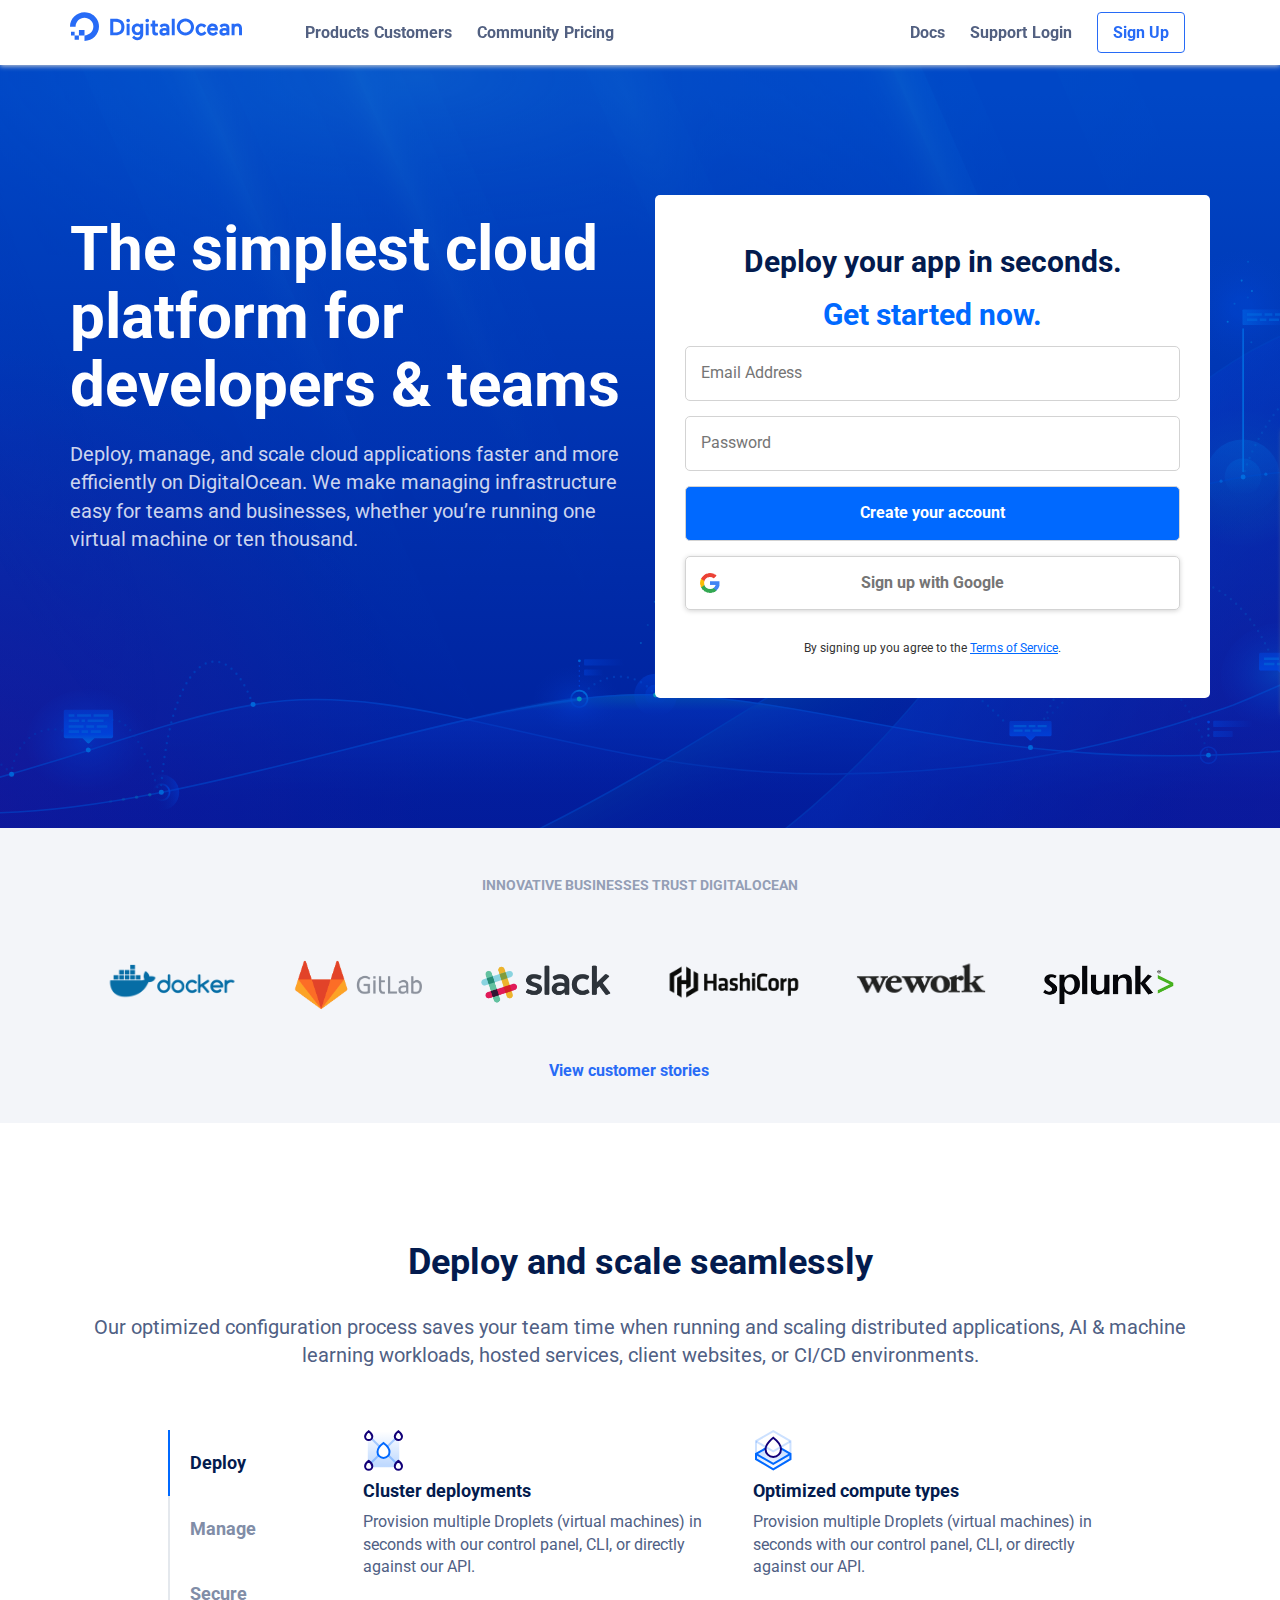
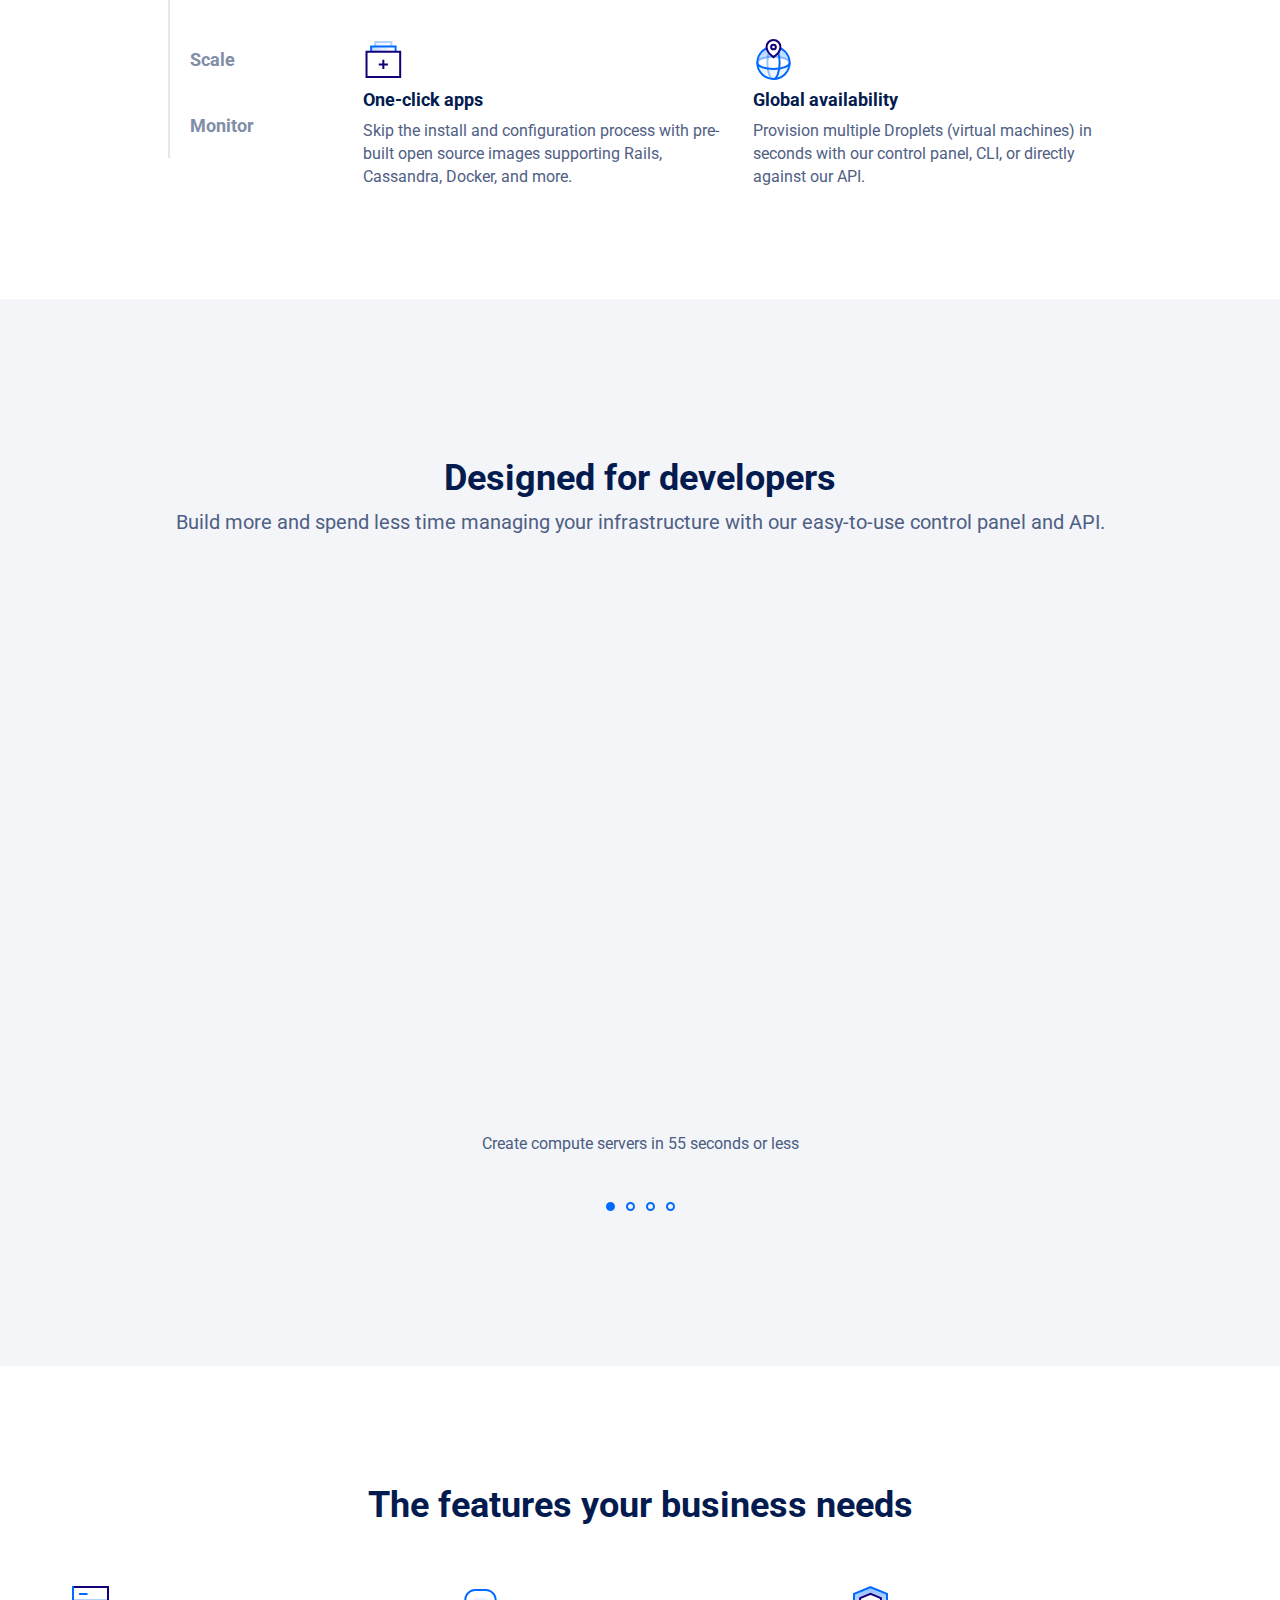
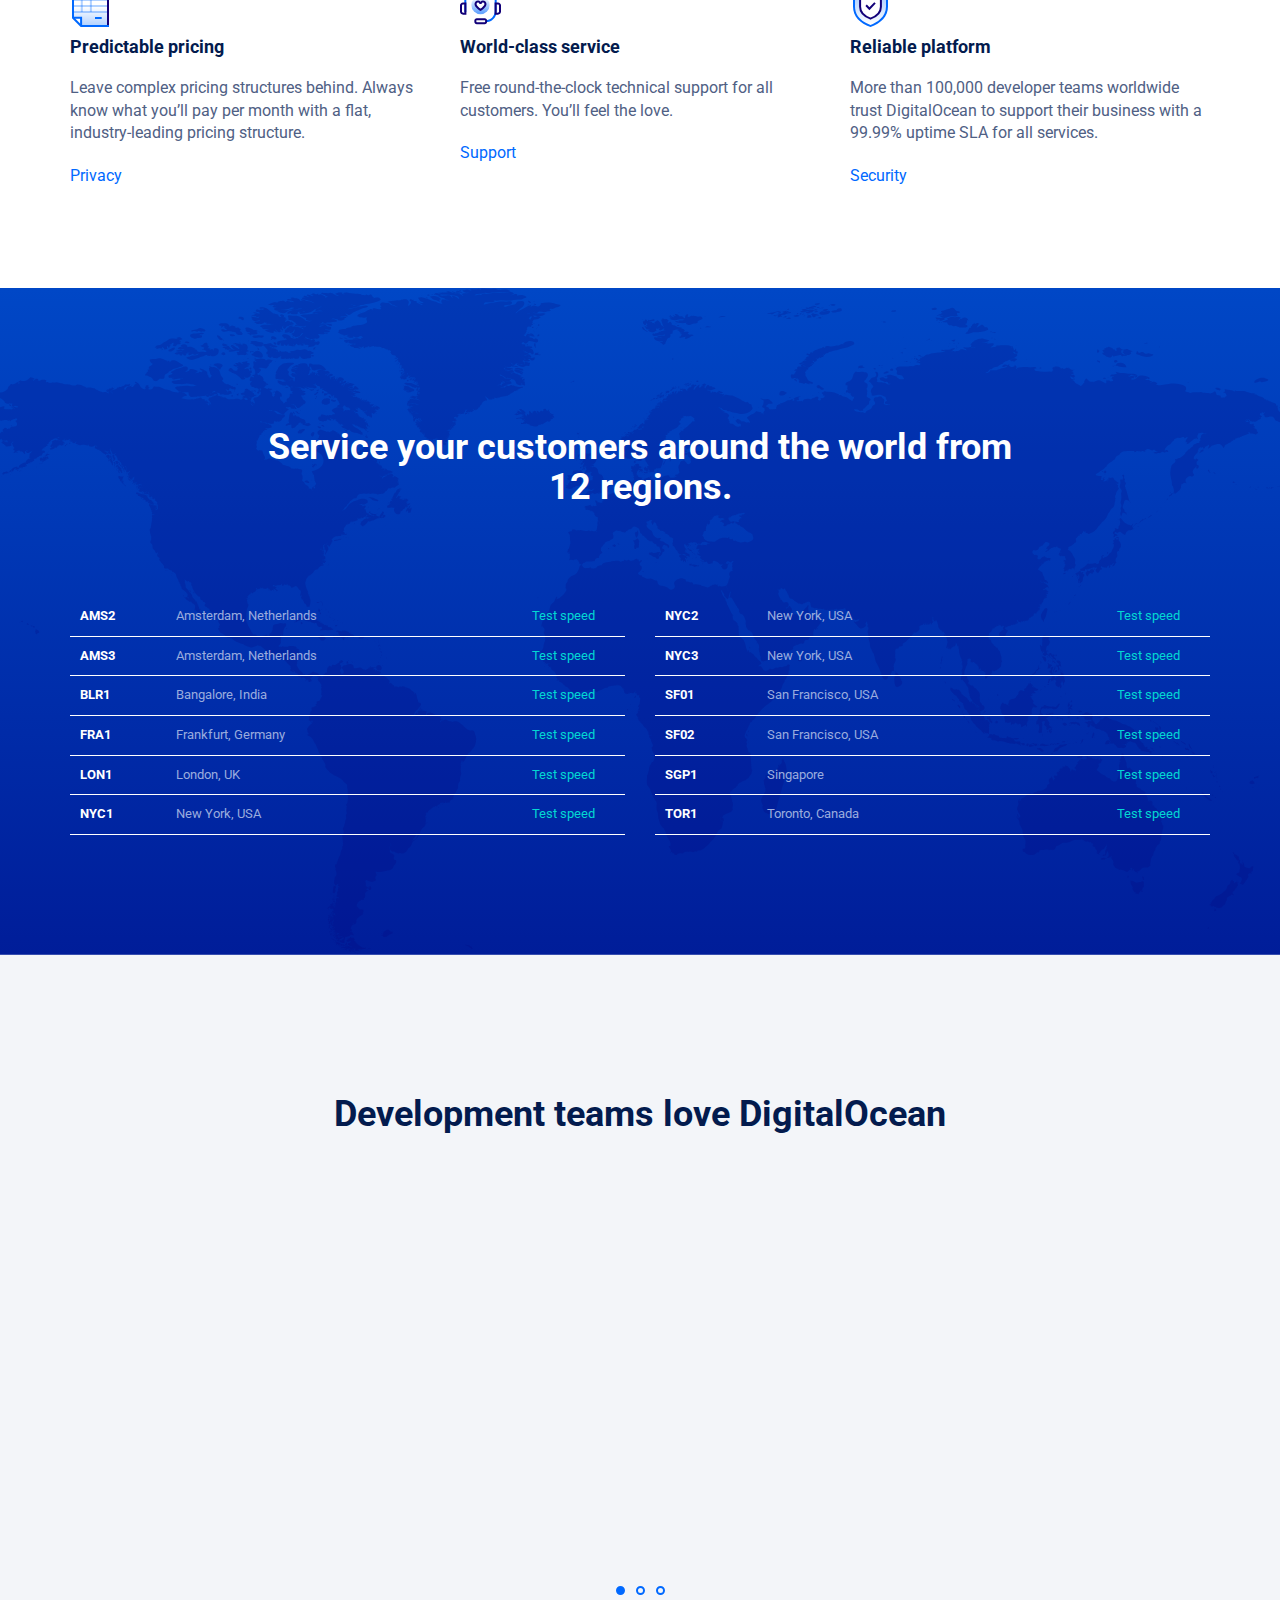
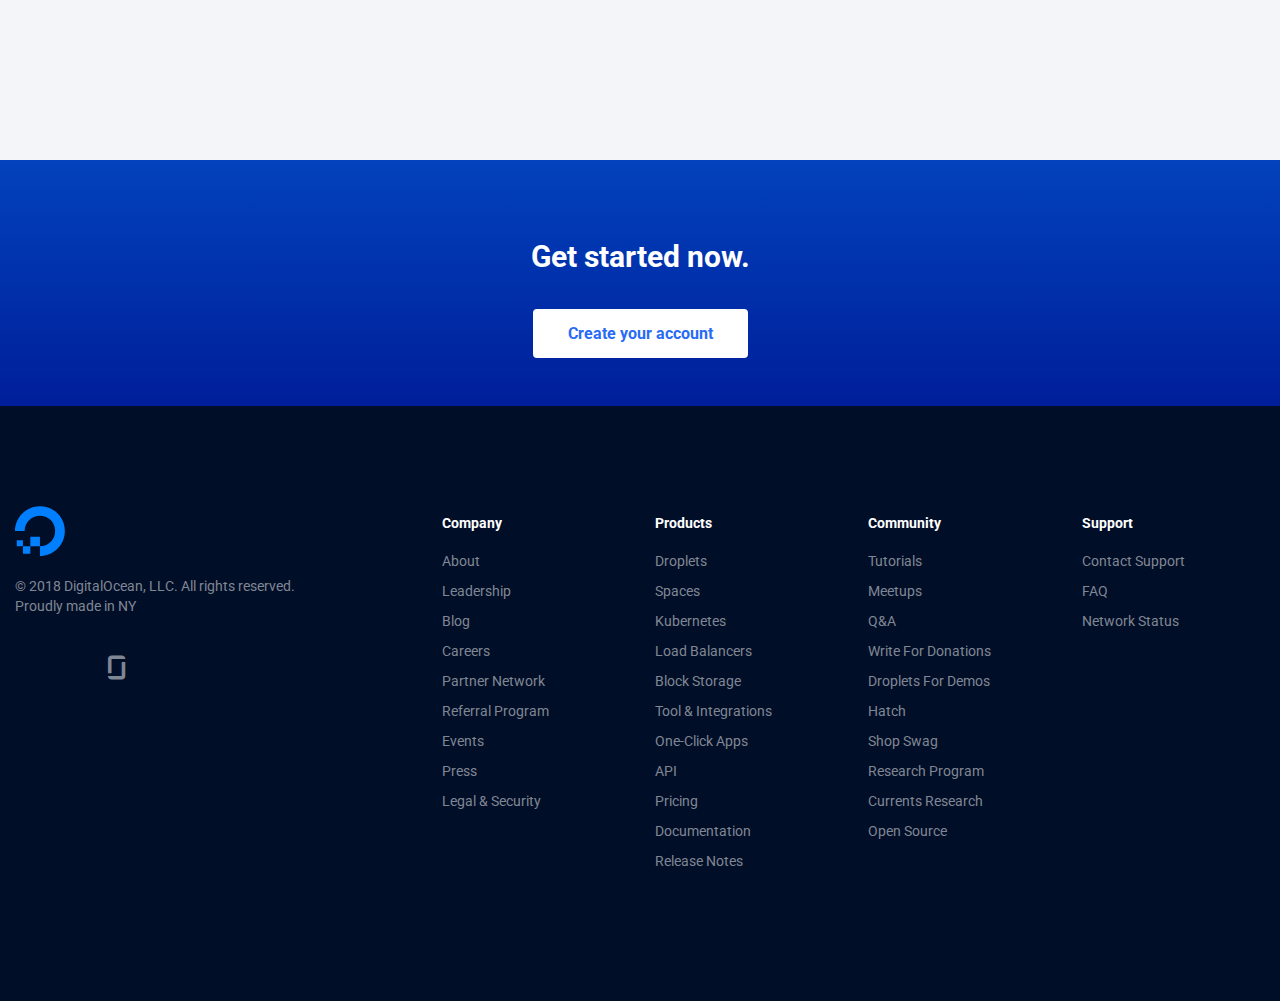
==== commit c790cc7f: "Fixed jumbotron container" ====
--- a/index.html
+++ b/index.html
@@ -77,7 +77,7 @@
       </div>
       <!-- MAIN JUMBOTRON SECTION -->
       <div class="jumbotron_main">
-        <div class="container-fluid">
+        <div class="container">
           <div class="row">
             <div class="col-xs-12 col-sm-6">
               <div class="jumbotron_main_title">
@@ -87,7 +87,7 @@
                 <p>Deploy, manage, and scale cloud applications faster and more efficiently on DigitalOcean. We make managing infrastructure easy for teams and businesses, whether you’re running one virtual machine or ten thousand.</p>
               </div>
             </div>
-            <div class="col-xs-12 col-sm-5 col-sm-offset-1">
+            <div class="col-xs-12 col-sm-6">
               <div class="jumbotron_main_form text-center">
                 <div class="form_item">
                   <h3 class="title_h3 col_db">Deploy your app in seconds.</h3>
